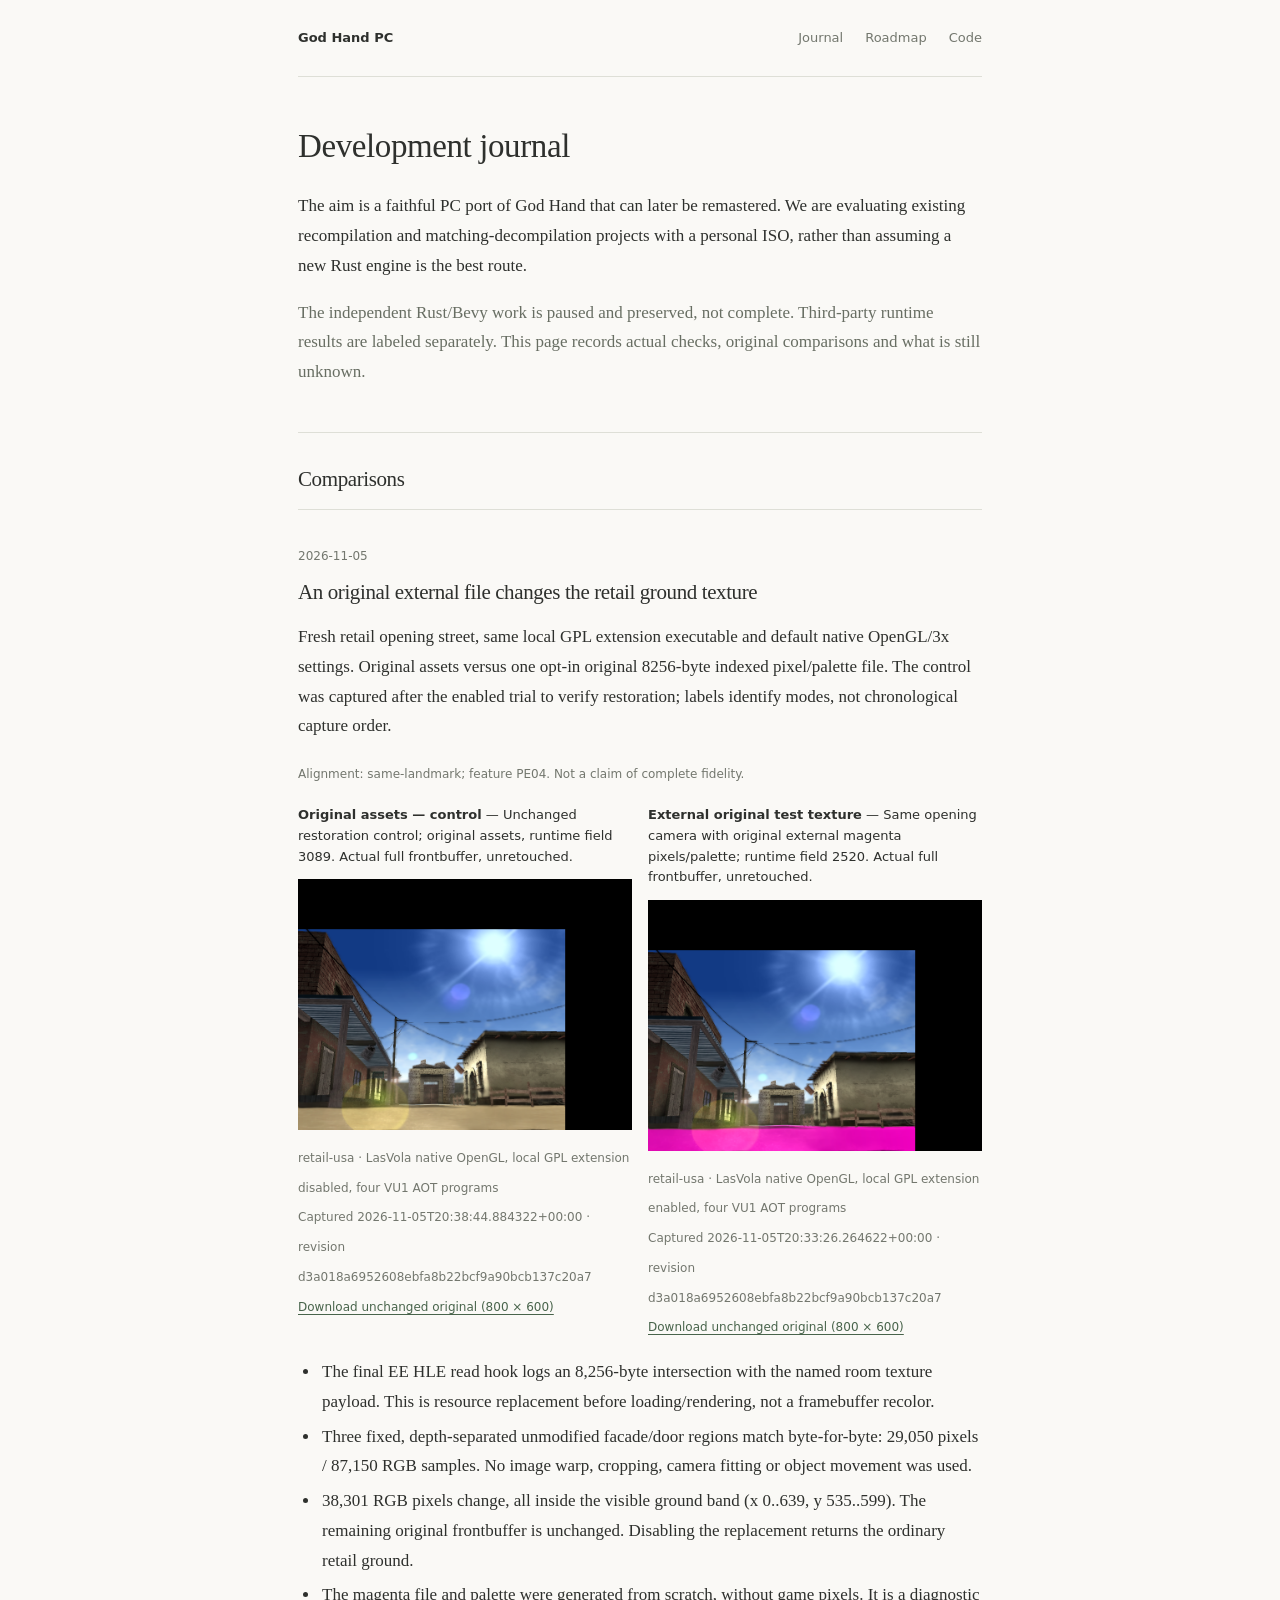
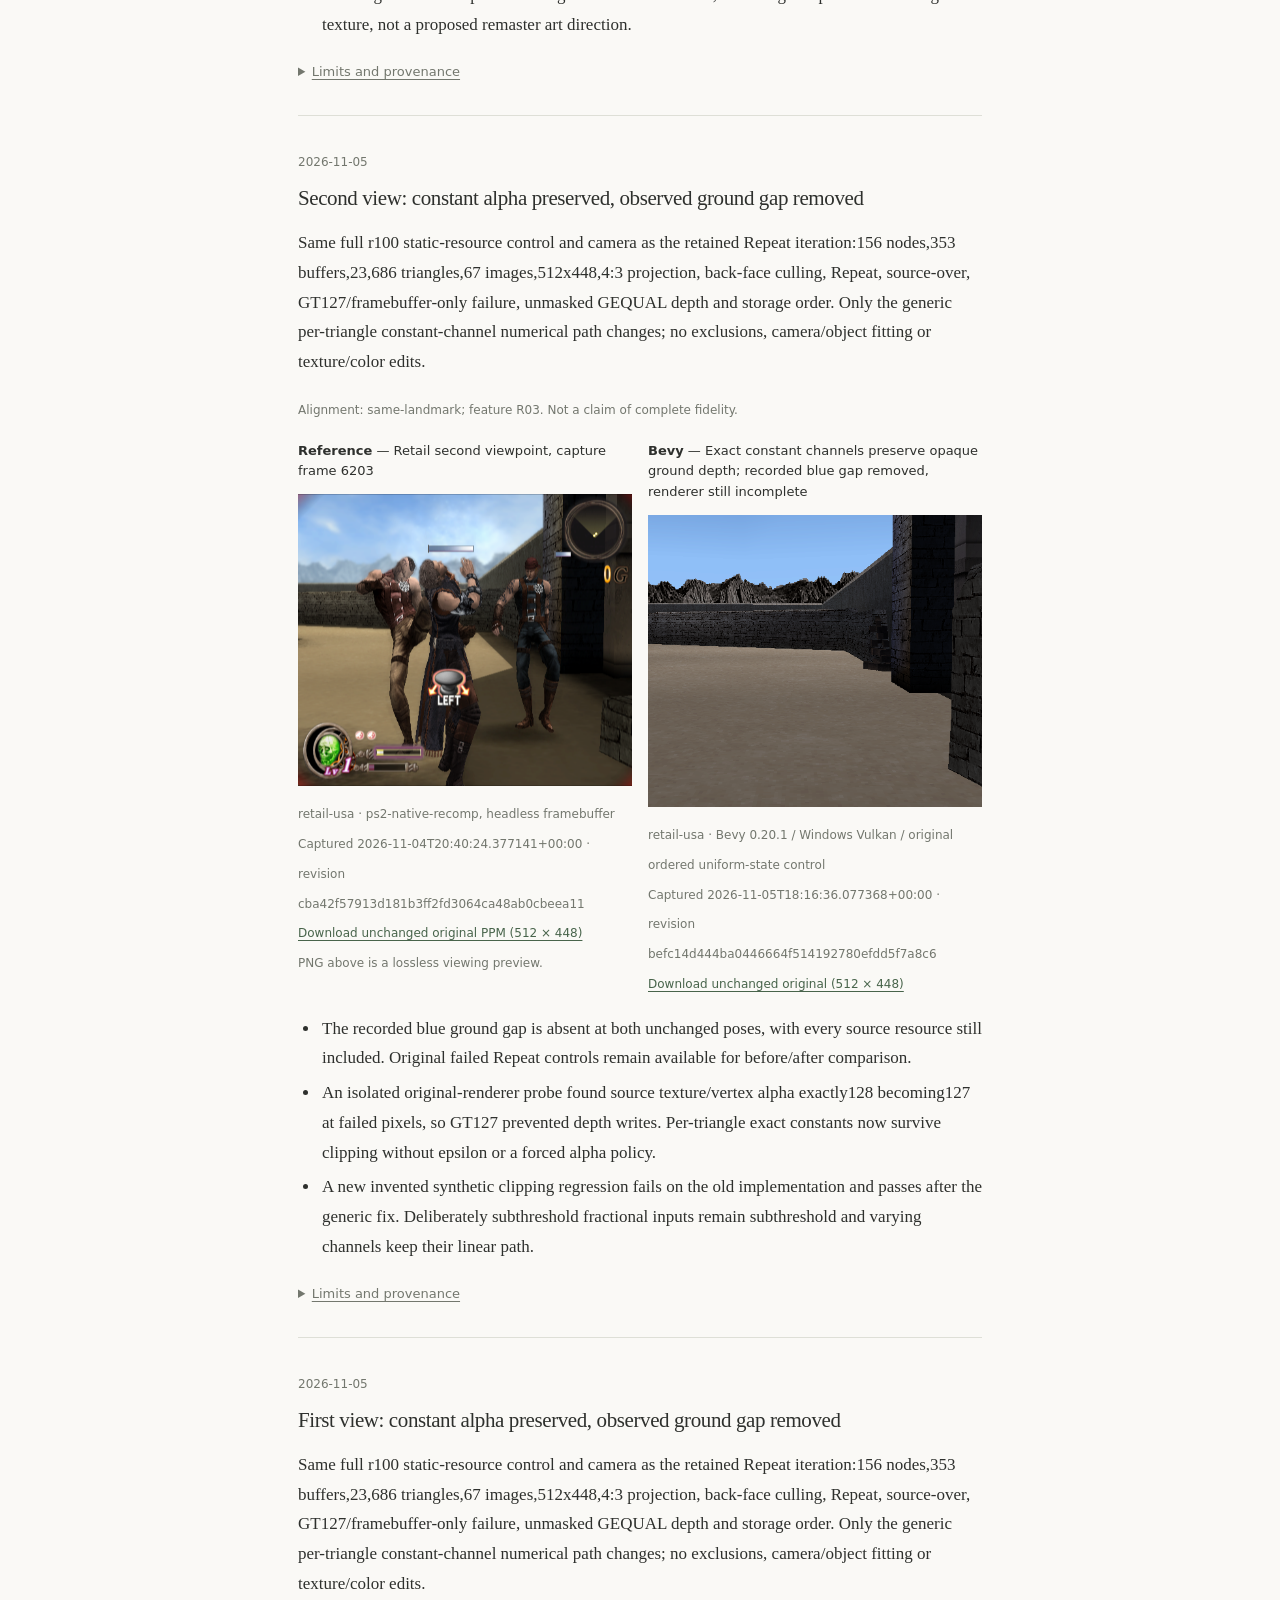
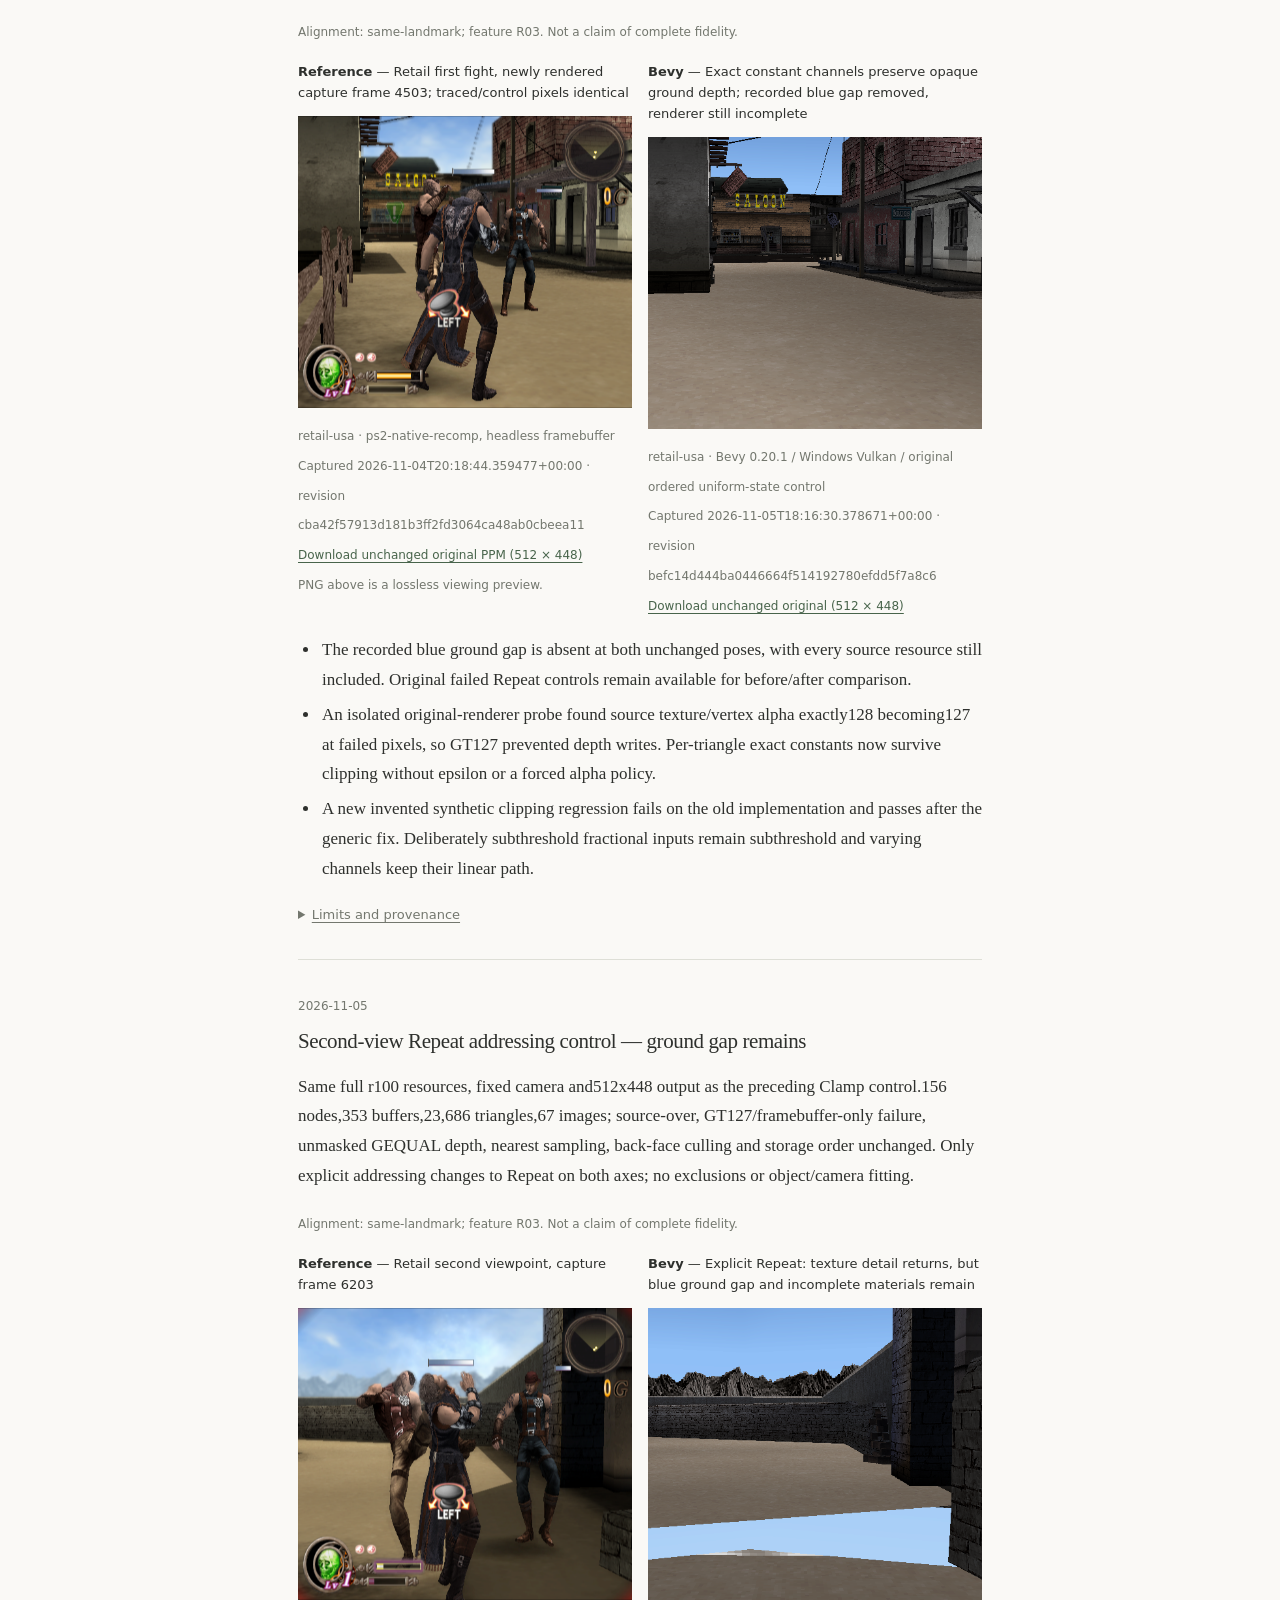
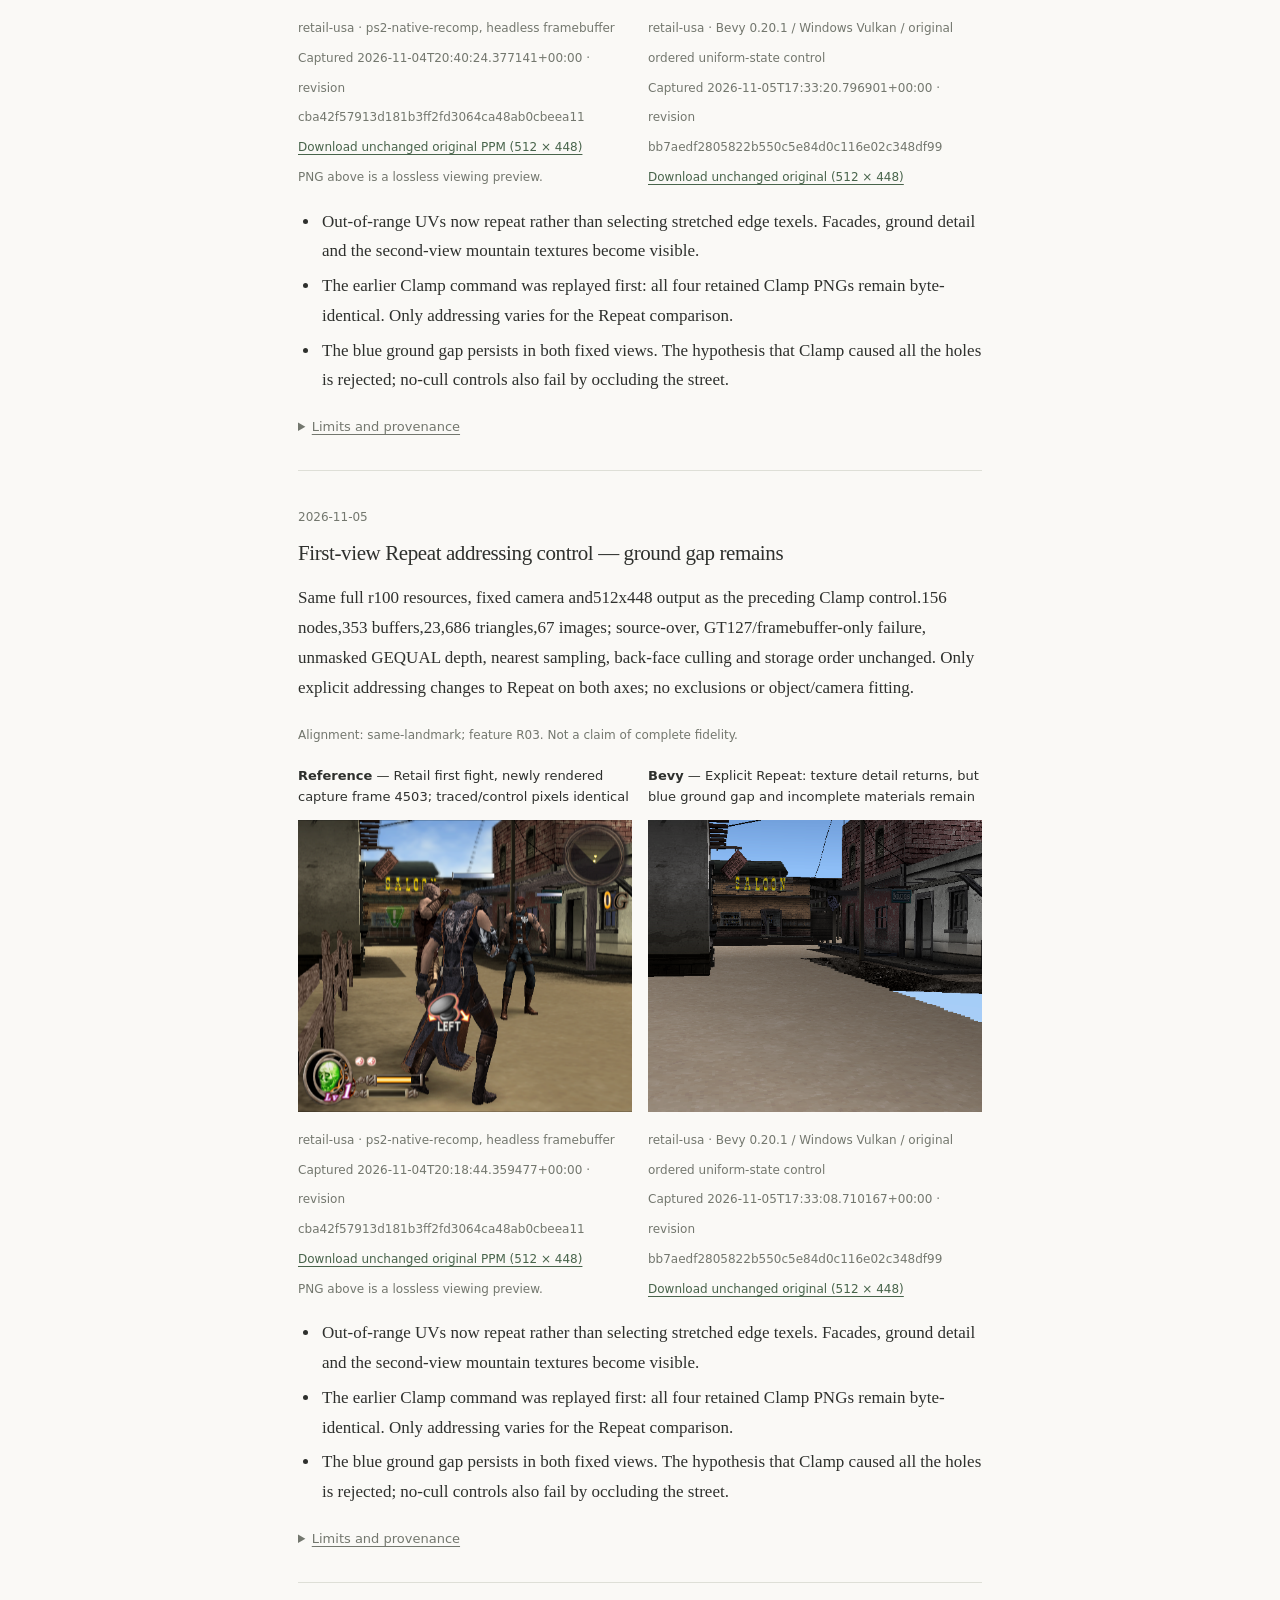
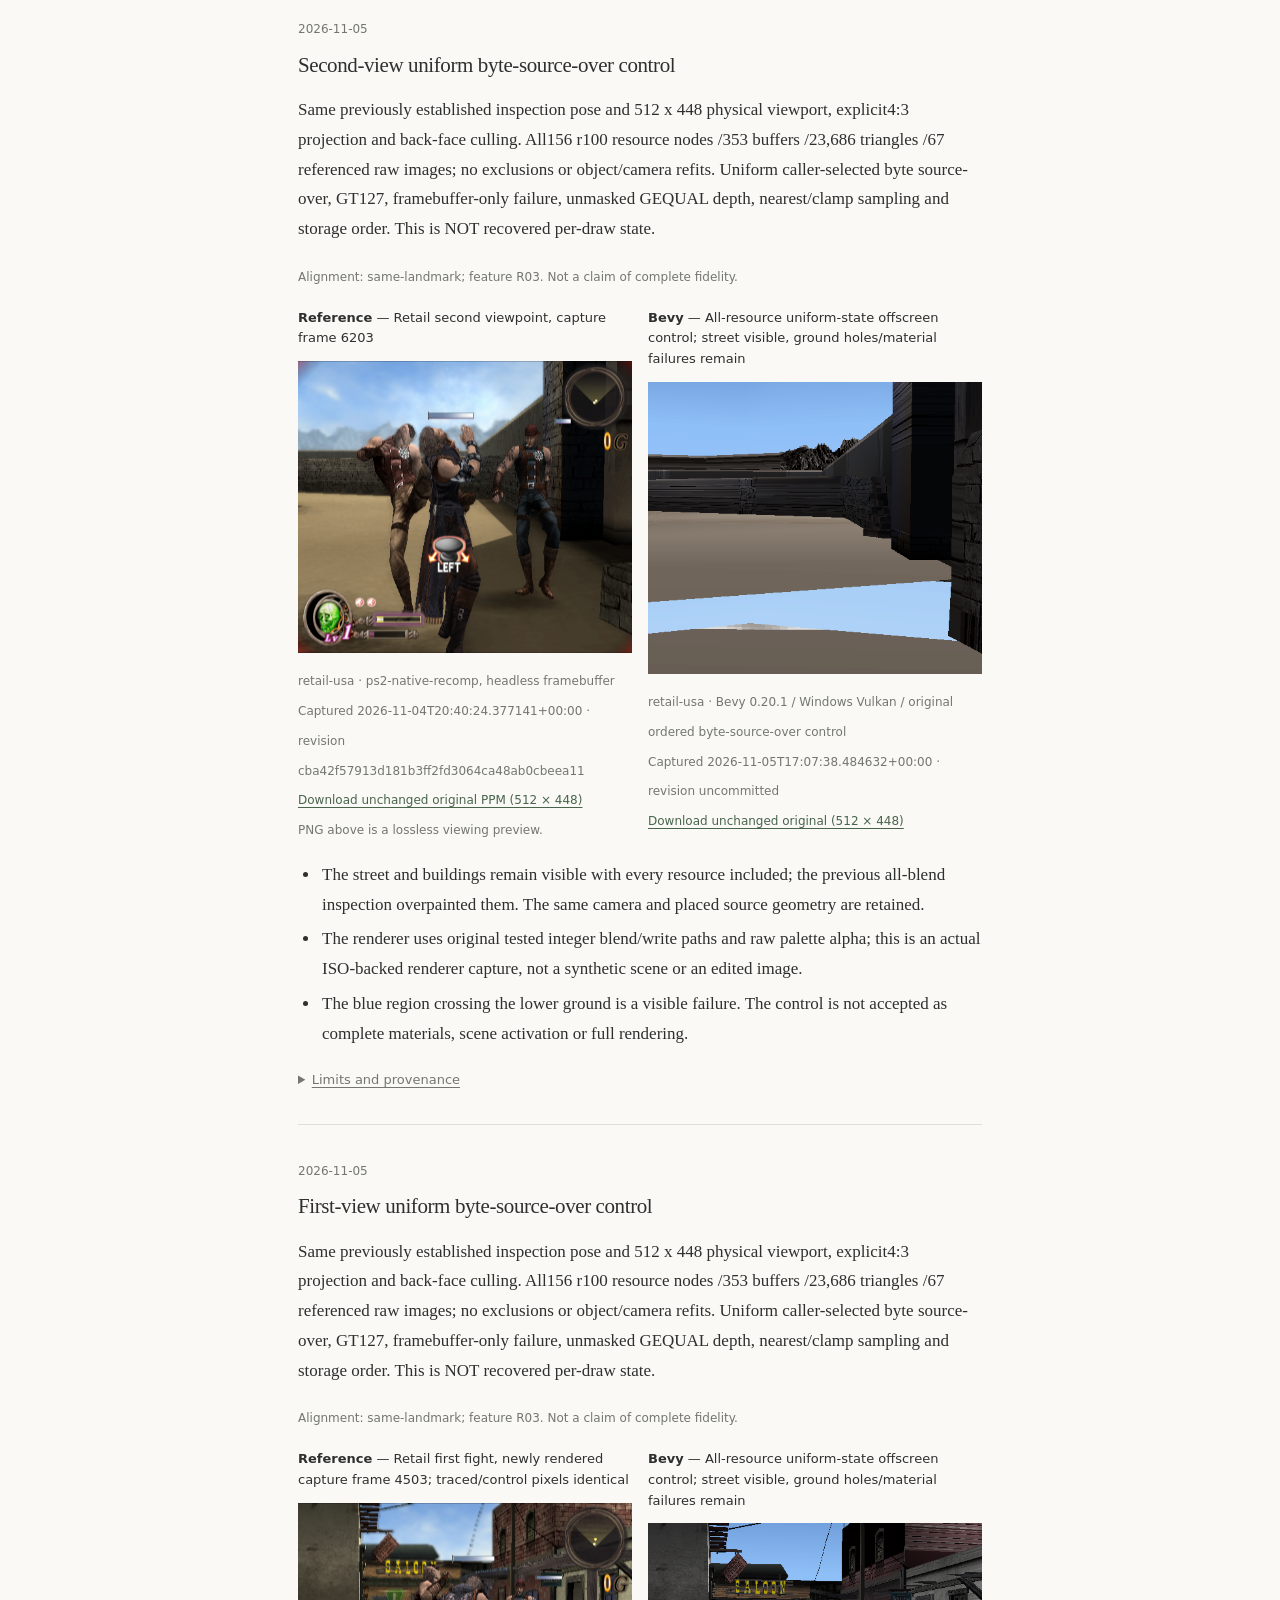
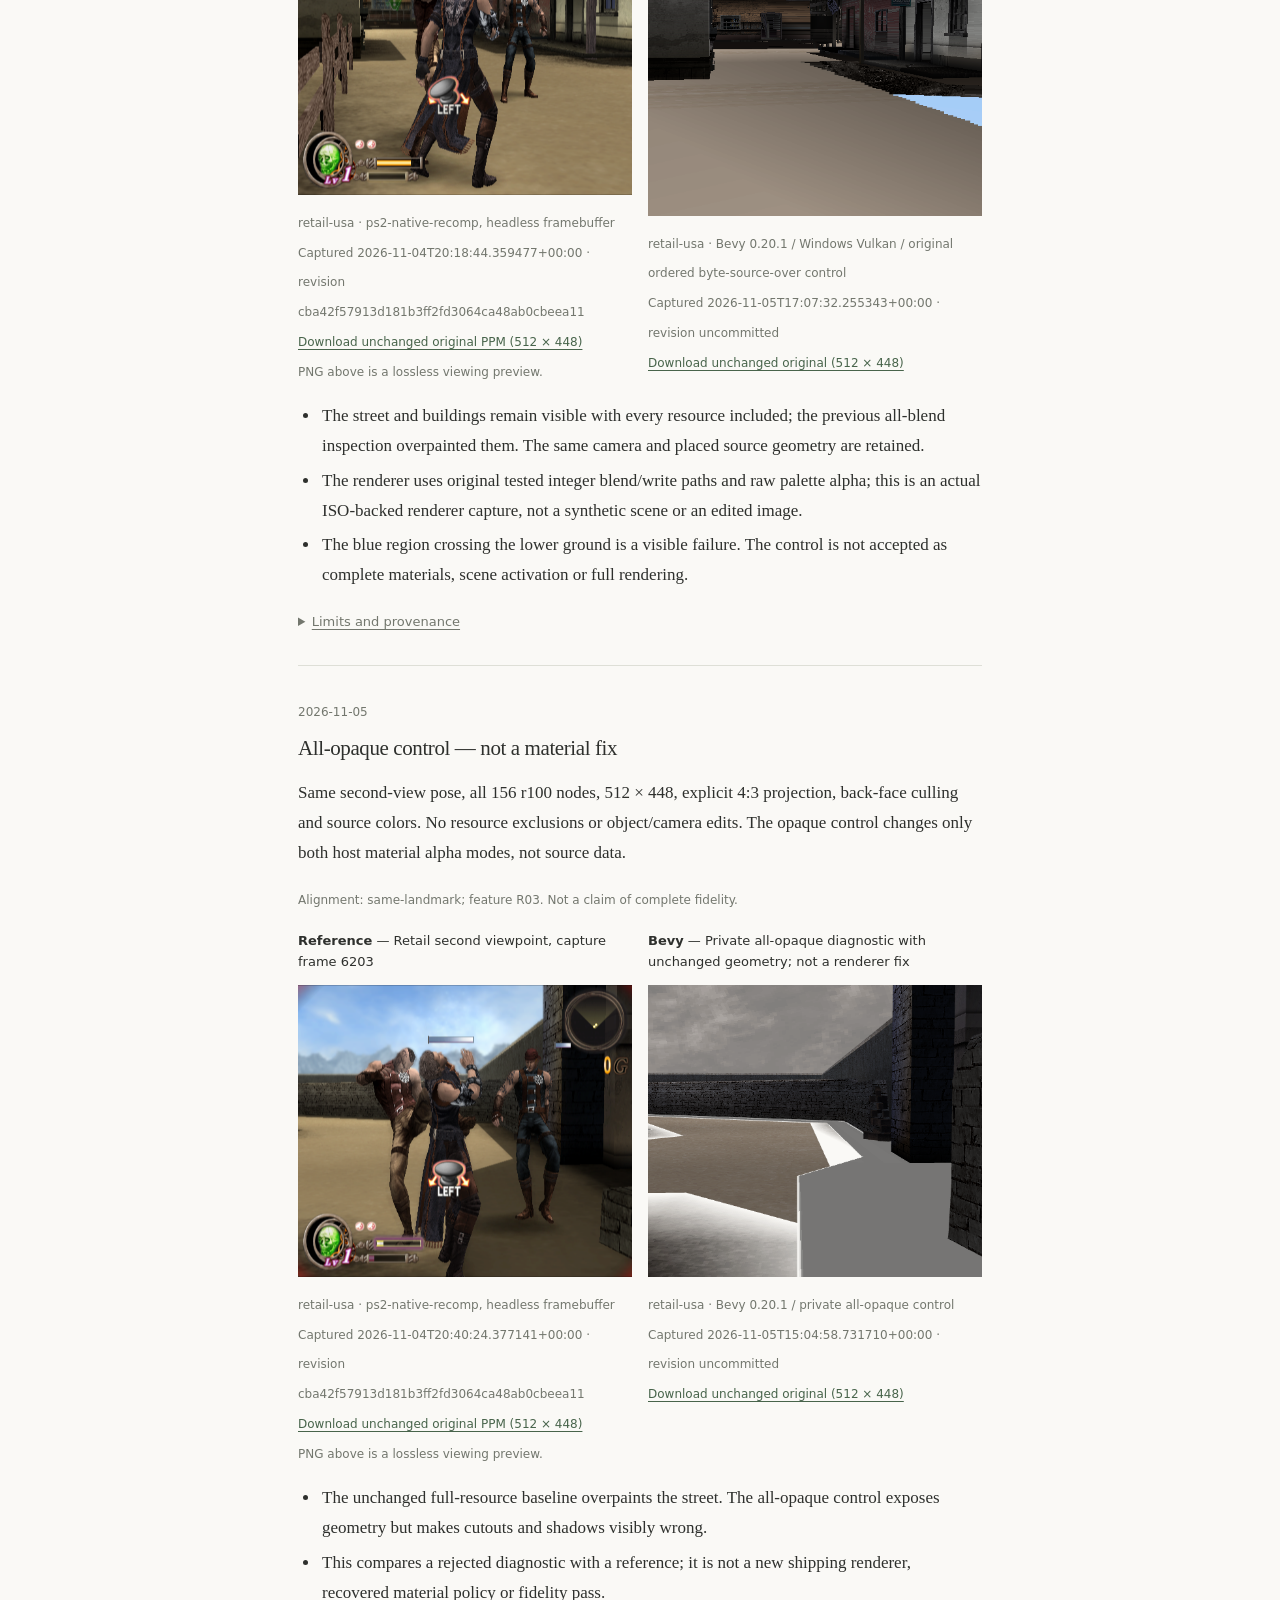
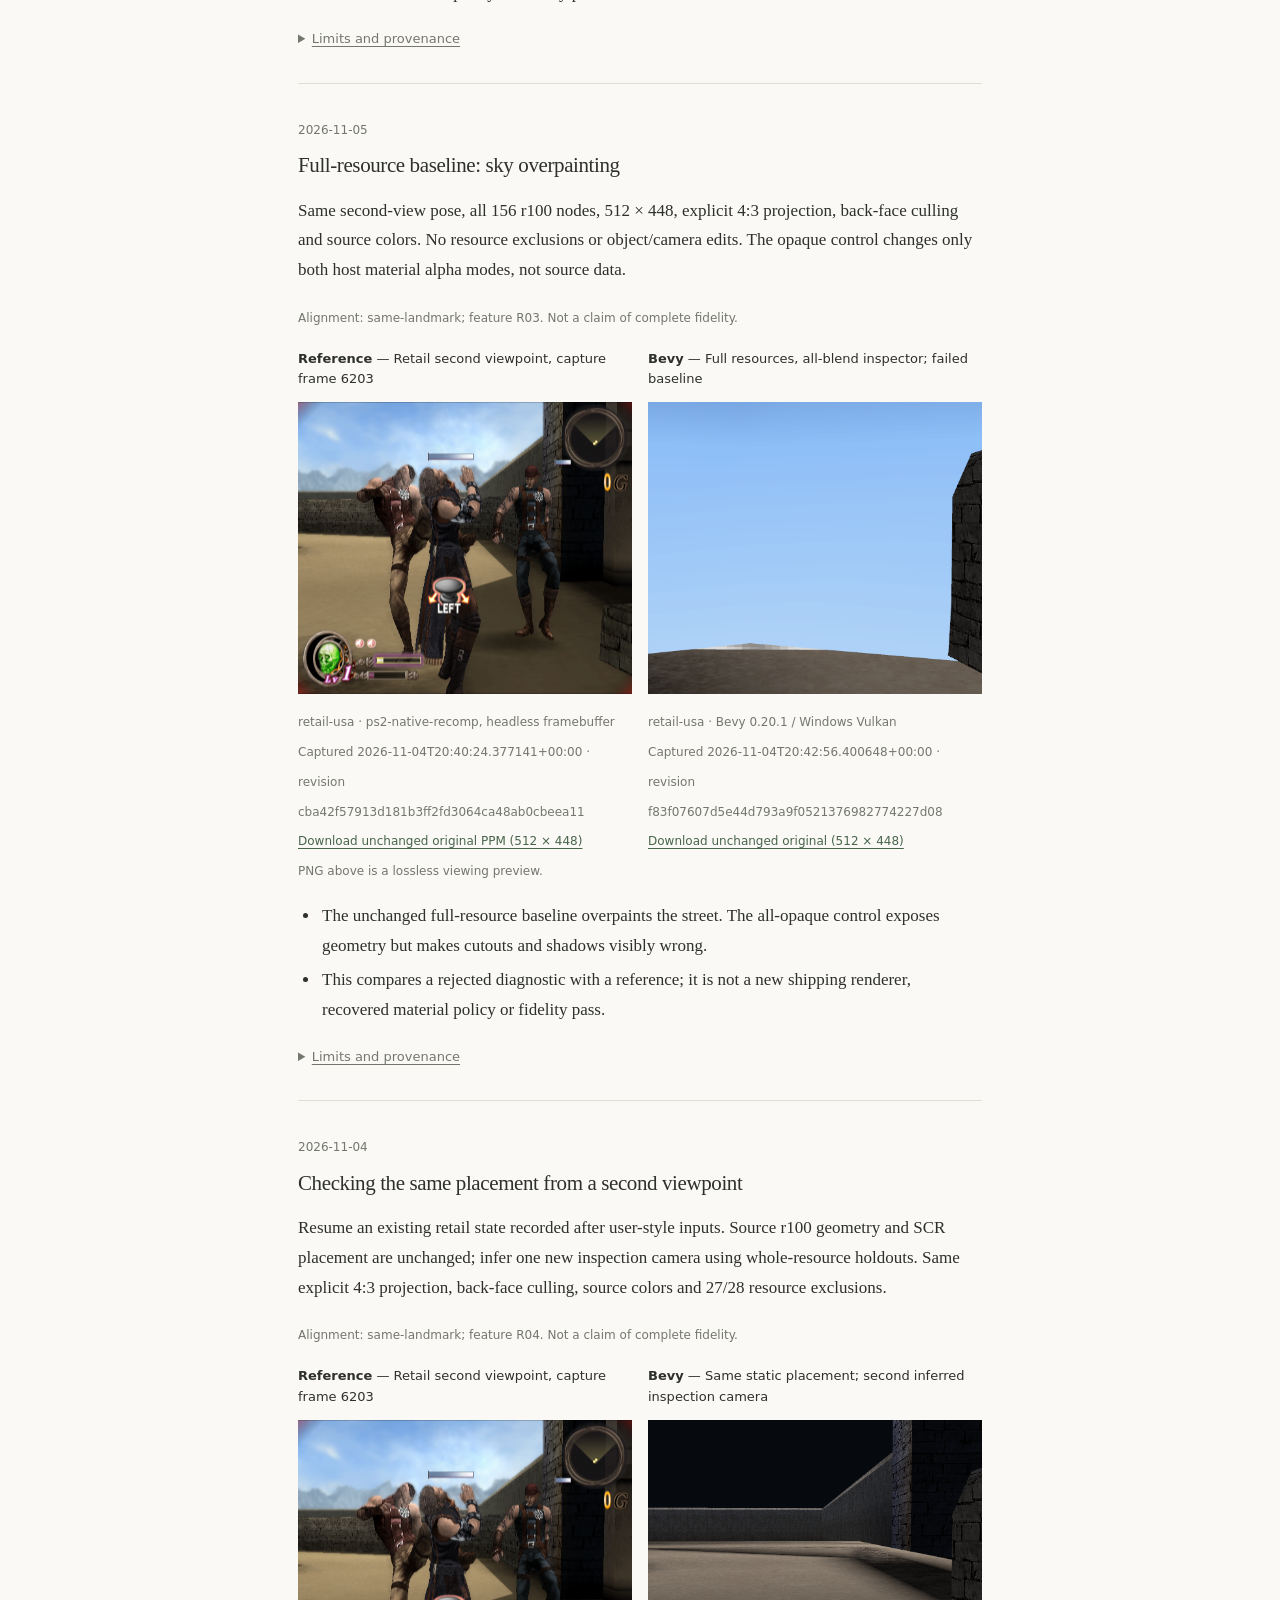
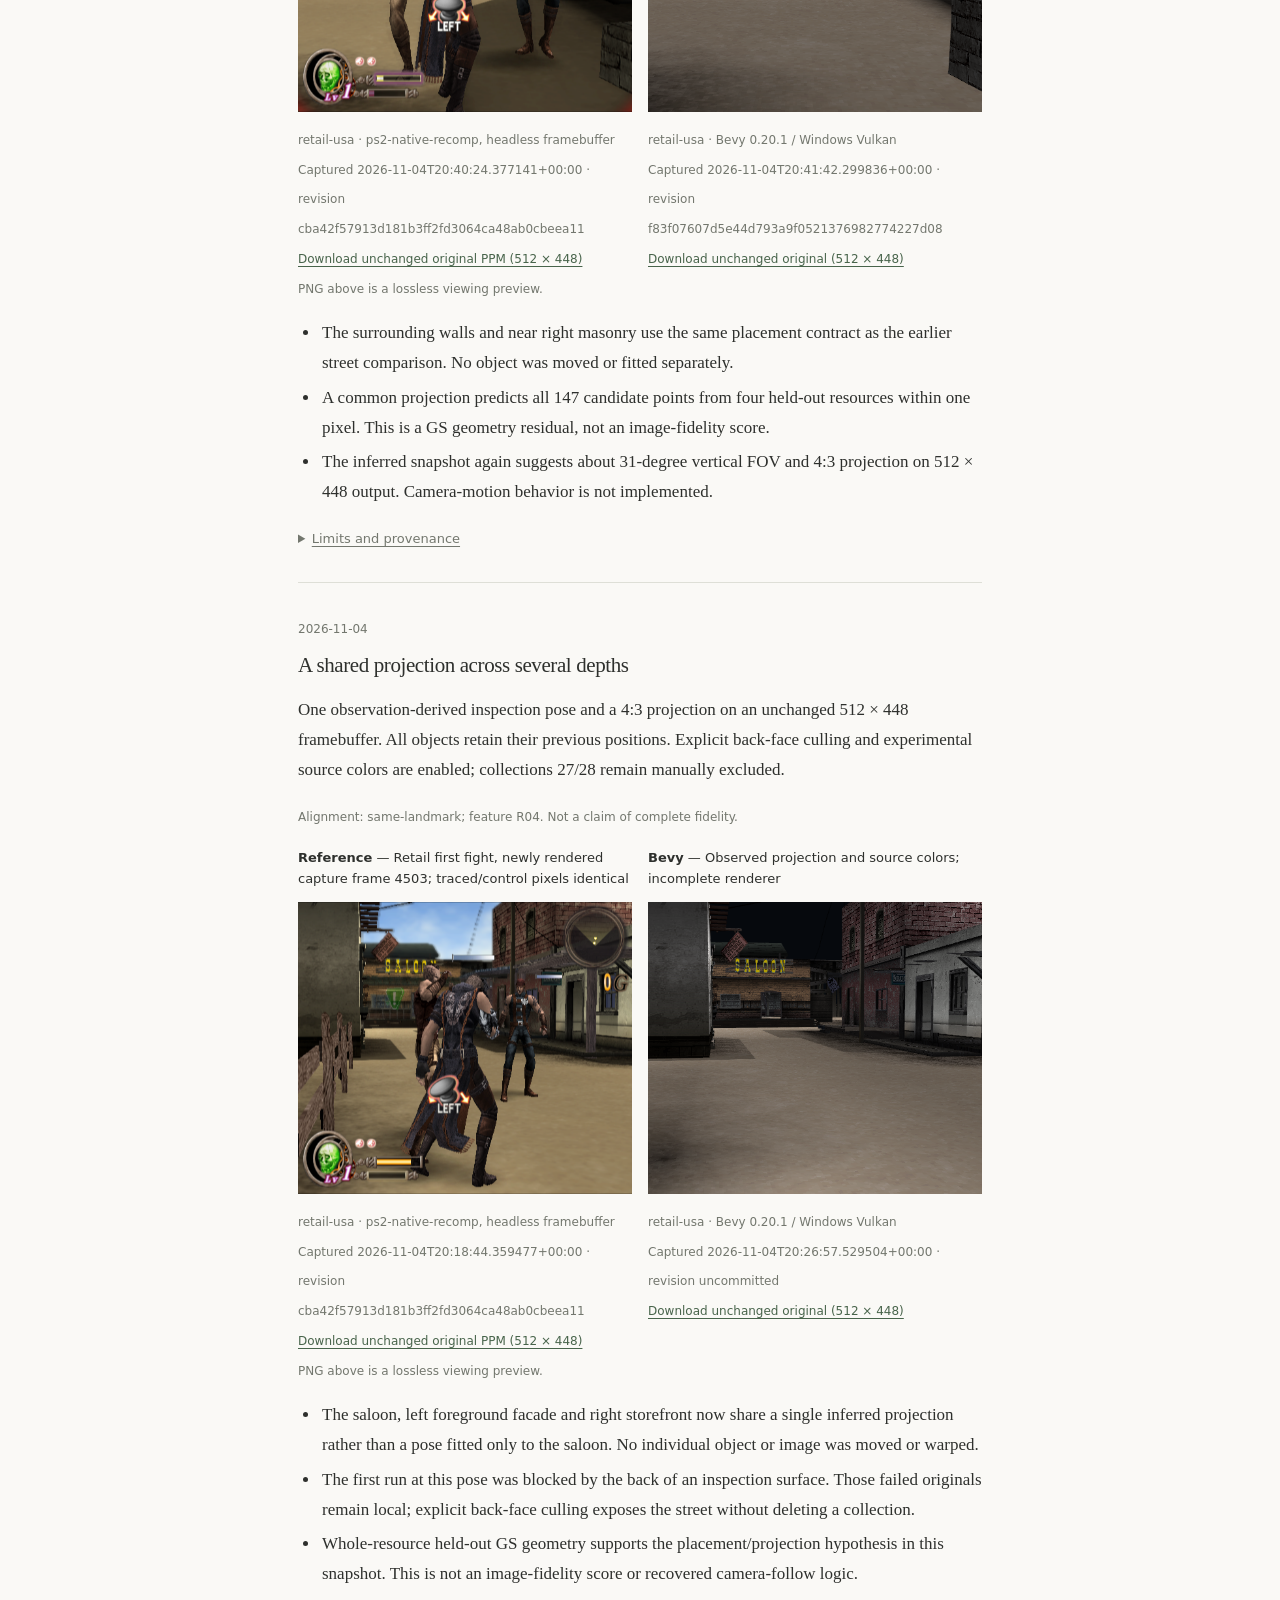
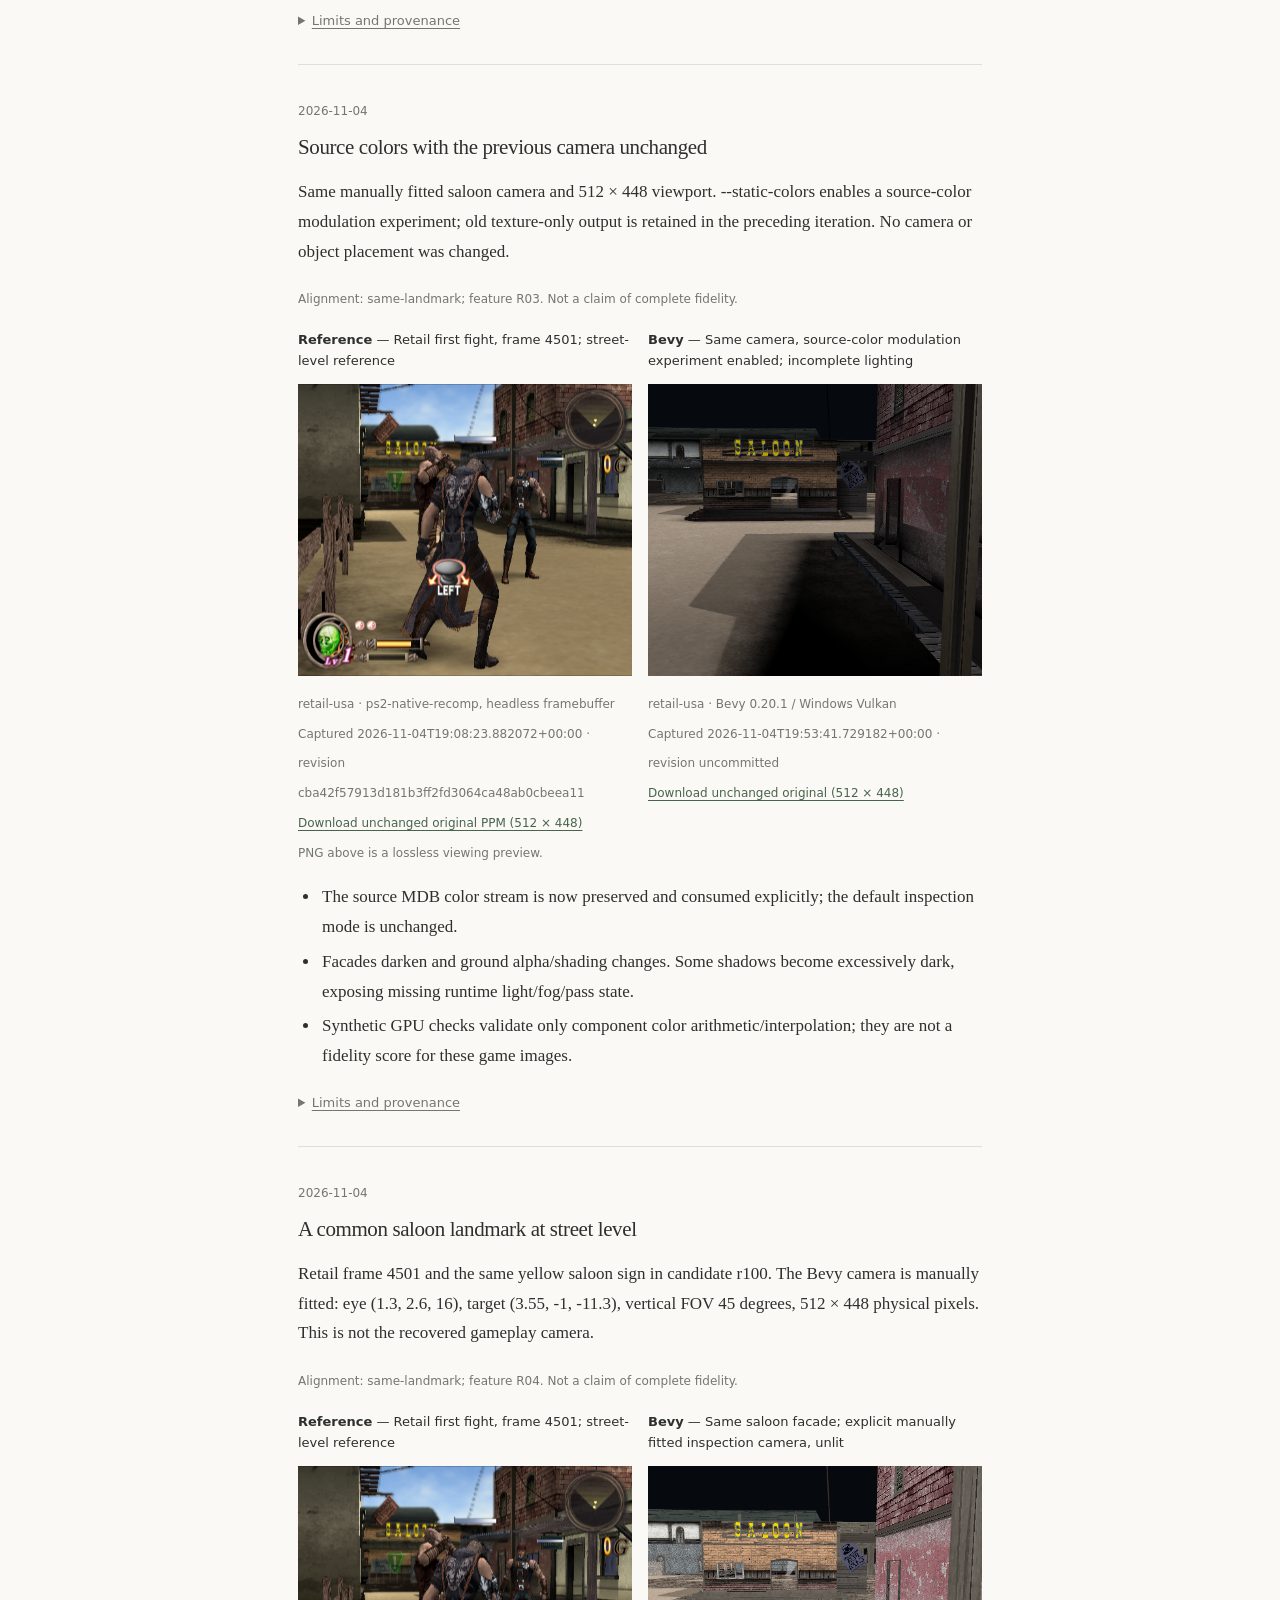
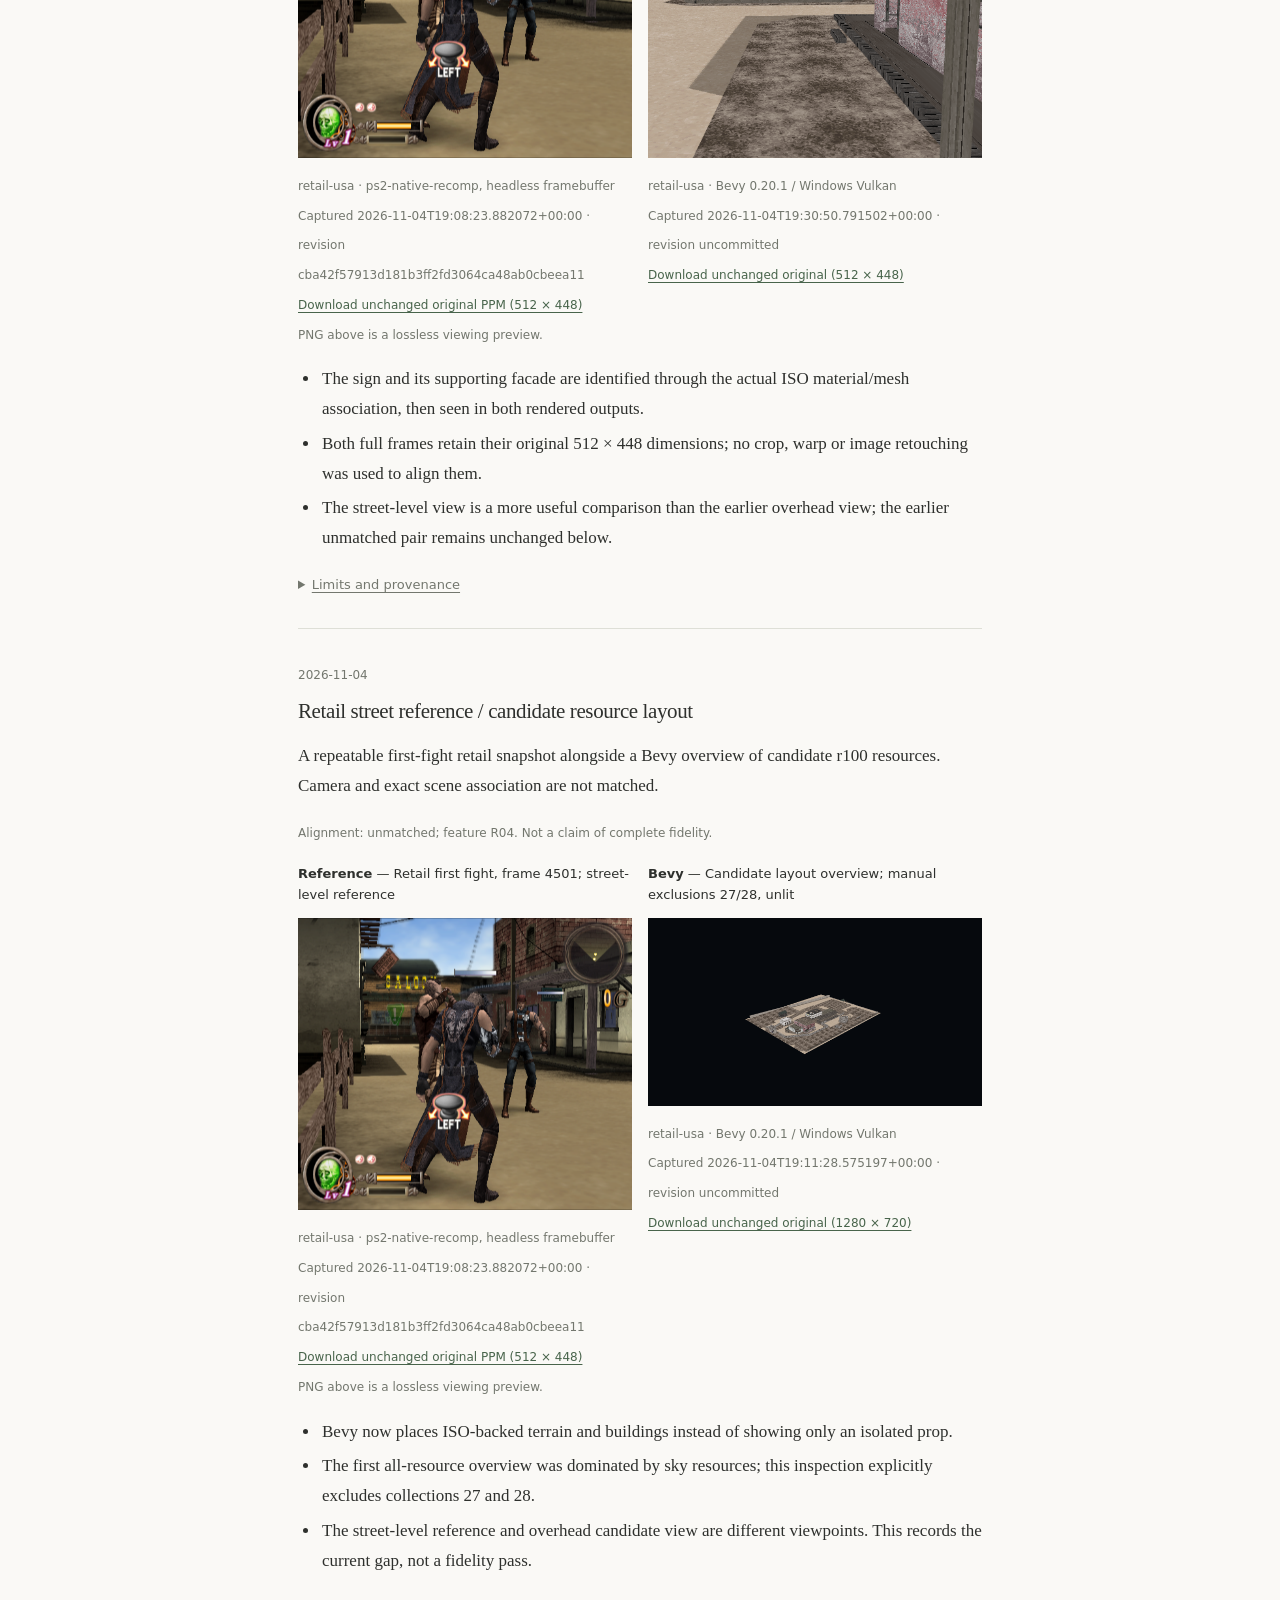
==== docs/dashboard/index.html @ 202c6e49 "Document supported Linux toolchain tests and matching-build attempt" ====
<!doctype html>
<html lang="en">
<head>
  <meta charset="utf-8">
  <meta name="viewport" content="width=device-width, initial-scale=1">
  <meta name="description" content="Factual development notes on a faithful God Hand PC port and remaster research.">
  <title>God Hand PC — development journal</title>
  <link rel="stylesheet" href="style.css">
</head>
<body>
<header>
  <a class="site-name" href="./">God Hand PC</a>
  <nav aria-label="Navigation"><a href="#journal">Journal</a><a href="https://github.com/YYoudi/god-hand-rs/blob/main/ROADMAP.md">Roadmap</a><a href="https://github.com/YYoudi/god-hand-rs">Code</a></nav>
</header>
<main>
  <section class="about">
    <h1>Development journal</h1>
    <p>The aim is a faithful PC port of God Hand that can later be remastered.
    We are evaluating existing recompilation and matching-decompilation projects
    with a personal ISO, rather than assuming a new Rust engine is the best route.</p>
    <p>The independent Rust/Bevy work is paused and preserved, not complete.
    Third-party runtime results are labeled separately. This page records actual
    checks, original comparisons and what is still unknown.</p>
  </section>
<section id="comparisons" aria-label="Reviewed renderer comparisons"><h2>Comparisons</h2><article id="comparison-2026-11-05-lasvola-external-texture">
<time datetime="2026-11-05">2026-11-05</time><h2>An original external file changes the retail ground texture</h2>
<p>Fresh retail opening street, same local GPL extension executable and default native OpenGL/3x settings. Original assets versus one opt-in original 8256-byte indexed pixel/palette file. The control was captured after the enabled trial to verify restoration; labels identify modes, not chronological capture order.</p><p><small>Alignment: same-landmark; feature PE04. Not a claim of complete fidelity.</small></p>
<div class="comparison"><figure><figcaption><strong>Original assets — control</strong> — Unchanged restoration control; original assets, runtime field 3089. Actual full frontbuffer, unretouched.</figcaption>
<a href="media/e080502ff878d0d13abcf39dc6c0359d1a1c0e4868b3209684211b6ad67062fe.png"><img src="media/e080502ff878d0d13abcf39dc6c0359d1a1c0e4868b3209684211b6ad67062fe.png" width="800" height="600" loading="lazy" alt="Original assets — control: Unchanged restoration control; original assets, runtime field 3089. Actual full frontbuffer, unretouched."></a>
<small>retail-usa · LasVola native OpenGL, local GPL extension disabled, four VU1 AOT programs<br>
Captured 2026-11-05T20:38:44.884322+00:00 · revision d3a018a6952608ebfa8b22bcf9a90bcb137c20a7<br>
<a href="media/e080502ff878d0d13abcf39dc6c0359d1a1c0e4868b3209684211b6ad67062fe.png" download>Download unchanged original (800 × 600)</a></small></figure><figure><figcaption><strong>External original test texture</strong> — Same opening camera with original external magenta pixels/palette; runtime field 2520. Actual full frontbuffer, unretouched.</figcaption>
<a href="media/7107cd89a0276f3b2e3d6d86c79afc231c6d85ff05842b8961bae488187fac6c.png"><img src="media/7107cd89a0276f3b2e3d6d86c79afc231c6d85ff05842b8961bae488187fac6c.png" width="800" height="600" loading="lazy" alt="External original test texture: Same opening camera with original external magenta pixels/palette; runtime field 2520. Actual full frontbuffer, unretouched."></a>
<small>retail-usa · LasVola native OpenGL, local GPL extension enabled, four VU1 AOT programs<br>
Captured 2026-11-05T20:33:26.264622+00:00 · revision d3a018a6952608ebfa8b22bcf9a90bcb137c20a7<br>
<a href="media/7107cd89a0276f3b2e3d6d86c79afc231c6d85ff05842b8961bae488187fac6c.png" download>Download unchanged original (800 × 600)</a></small></figure></div><ul><li>The final EE HLE read hook logs an 8,256-byte intersection with the named room texture payload. This is resource replacement before loading/rendering, not a framebuffer recolor.</li><li>Three fixed, depth-separated unmodified facade/door regions match byte-for-byte: 29,050 pixels / 87,150 RGB samples. No image warp, cropping, camera fitting or object movement was used.</li><li>38,301 RGB pixels change, all inside the visible ground band (x 0..639, y 535..599). The remaining original frontbuffer is unchanged. Disabling the replacement returns the ordinary retail ground.</li><li>The magenta file and palette were generated from scratch, without game pixels. It is a diagnostic texture, not a proposed remaster art direction.</li></ul>
<details><summary>Limits and provenance</summary><ul><li>Third-party LasVola/godhand-recomp GPL research fork, based on 14e956a1274332440273845fbab2c1f1e30c4a5a, local-only extension revision d3a018a. NOT the independent Rust/Bevy engine, physical hardware or PCSX2. The GPL source/binary and generated game code are not published in this MIT repository.</li><li>Same-size/same-format texture replacement only: no claim of HD asset replacement, full texture-pack support or general remaster fidelity. Four captured VU1 AOT programs are enabled; other programs can still fall back to interpretation.</li><li>Original 800x600 frontbuffer PNGs include the observed top/right black margins. Suspected DPI/viewport mismatch is not yet diagnosed; the images have not been cropped or corrected.</li><li>Global VSYNC fields differ (control 3089, enabled 2520). Frames were selected by unchanged static image correspondence, not by claiming that equal global fields imply equal camera state.</li><li>Startup/first fight, menu controls, attack/impact behavior, death/Continue and runtime snapshots have been observed. Actual gameplay memory-card save/load round trip, later stages, audible audio and physical keyboard/controller validation remain open.</li></ul>
<p>Game imagery belongs to its rights holders and is not covered by the project MIT license. Original file hashes are recorded in the public manifest.</p></details></article><article id="comparison-2026-11-05-constant-channels-second">
<time datetime="2026-11-05">2026-11-05</time><h2>Second view: constant alpha preserved, observed ground gap removed</h2>
<p>Same full r100 static-resource control and camera as the retained Repeat iteration:156 nodes,353 buffers,23,686 triangles,67 images,512x448,4:3 projection, back-face culling, Repeat, source-over, GT127/framebuffer-only failure, unmasked GEQUAL depth and storage order. Only the generic per-triangle constant-channel numerical path changes; no exclusions, camera/object fitting or texture/color edits.</p><p><small>Alignment: same-landmark; feature R03. Not a claim of complete fidelity.</small></p>
<div class="comparison"><figure><figcaption><strong>Reference</strong> — Retail second viewpoint, capture frame 6203</figcaption>
<a href="media/91c07de4b15b05b38f9cd1b1e455edd4c2cef7815aff7e28d10a0a7796e1f2af.png"><img src="media/91c07de4b15b05b38f9cd1b1e455edd4c2cef7815aff7e28d10a0a7796e1f2af.png" width="512" height="448" loading="lazy" alt="Reference: Retail second viewpoint, capture frame 6203"></a>
<small>retail-usa · ps2-native-recomp, headless framebuffer<br>
Captured 2026-11-04T20:40:24.377141+00:00 · revision cba42f57913d181b3ff2fd3064ca48ab0cbeea11<br>
<a href="media/6b4e4957d85122eb5166a6d4e068a5a685314522ad03492008de9e229fd2a83e.ppm" download>Download unchanged original PPM (512 × 448)</a><br>PNG above is a lossless viewing preview.</small></figure><figure><figcaption><strong>Bevy</strong> — Exact constant channels preserve opaque ground depth; recorded blue gap removed, renderer still incomplete</figcaption>
<a href="media/acda57e361027f2f86607f3b73ffe7952c0be3caa29f75daab5b659f48f11062.png"><img src="media/acda57e361027f2f86607f3b73ffe7952c0be3caa29f75daab5b659f48f11062.png" width="512" height="448" loading="lazy" alt="Bevy: Exact constant channels preserve opaque ground depth; recorded blue gap removed, renderer still incomplete"></a>
<small>retail-usa · Bevy 0.20.1 / Windows Vulkan / original ordered uniform-state control<br>
Captured 2026-11-05T18:16:36.077368+00:00 · revision befc14d444ba0446664f514192780efdd5f7a8c6<br>
<a href="media/acda57e361027f2f86607f3b73ffe7952c0be3caa29f75daab5b659f48f11062.png" download>Download unchanged original (512 × 448)</a></small></figure></div><ul><li>The recorded blue ground gap is absent at both unchanged poses, with every source resource still included. Original failed Repeat controls remain available for before/after comparison.</li><li>An isolated original-renderer probe found source texture/vertex alpha exactly128 becoming127 at failed pixels, so GT127 prevented depth writes. Per-triangle exact constants now survive clipping without epsilon or a forced alpha policy.</li><li>A new invented synthetic clipping regression fails on the old implementation and passes after the generic fix. Deliberately subthreshold fractional inputs remain subthreshold and varying channels keep their linear path.</li></ul>
<details><summary>Limits and provenance</summary><ul><li>This removes the observed gaps in these controls, not every possible ground/rendering defect or all scene-activation problems. The normal interactive inspector remains unchanged.</li><li>Uniform state/storage order, incomplete sky/shading/filtering and material/visibility coverage still differ from the reference. Original runtime RGBA is not present in the retained vertex trace.</li><li>Actors, HUD, camera motion, gameplay, general transforms and full GS color/interpolation precision remain absent/unverified. No overall image-fidelity score is claimed.</li><li>Reference is the third-party native backend, not hardware or PCSX2. Prototype is separate. Original512x448 renderer PNG and reference PPM are unchanged; reference PNG is a labeled lossless preview.</li></ul>
<p>Game imagery belongs to its rights holders and is not covered by the project MIT license. Original file hashes are recorded in the public manifest.</p></details></article><article id="comparison-2026-11-05-constant-channels-first">
<time datetime="2026-11-05">2026-11-05</time><h2>First view: constant alpha preserved, observed ground gap removed</h2>
<p>Same full r100 static-resource control and camera as the retained Repeat iteration:156 nodes,353 buffers,23,686 triangles,67 images,512x448,4:3 projection, back-face culling, Repeat, source-over, GT127/framebuffer-only failure, unmasked GEQUAL depth and storage order. Only the generic per-triangle constant-channel numerical path changes; no exclusions, camera/object fitting or texture/color edits.</p><p><small>Alignment: same-landmark; feature R03. Not a claim of complete fidelity.</small></p>
<div class="comparison"><figure><figcaption><strong>Reference</strong> — Retail first fight, newly rendered capture frame 4503; traced/control pixels identical</figcaption>
<a href="media/edace008cb069c5c1a80cb803c1bf71aab90a7740ad57ee2cb3f91d3941cc9f5.png"><img src="media/edace008cb069c5c1a80cb803c1bf71aab90a7740ad57ee2cb3f91d3941cc9f5.png" width="512" height="448" loading="lazy" alt="Reference: Retail first fight, newly rendered capture frame 4503; traced/control pixels identical"></a>
<small>retail-usa · ps2-native-recomp, headless framebuffer<br>
Captured 2026-11-04T20:18:44.359477+00:00 · revision cba42f57913d181b3ff2fd3064ca48ab0cbeea11<br>
<a href="media/033e25087ed4fe723f77b608804cb4af404c25c6e8671f4a743cbf18ad355dad.ppm" download>Download unchanged original PPM (512 × 448)</a><br>PNG above is a lossless viewing preview.</small></figure><figure><figcaption><strong>Bevy</strong> — Exact constant channels preserve opaque ground depth; recorded blue gap removed, renderer still incomplete</figcaption>
<a href="media/8660693e4cf764ca6886bc944aa7d9918cf1c82649ead6cdfa600004f24e429d.png"><img src="media/8660693e4cf764ca6886bc944aa7d9918cf1c82649ead6cdfa600004f24e429d.png" width="512" height="448" loading="lazy" alt="Bevy: Exact constant channels preserve opaque ground depth; recorded blue gap removed, renderer still incomplete"></a>
<small>retail-usa · Bevy 0.20.1 / Windows Vulkan / original ordered uniform-state control<br>
Captured 2026-11-05T18:16:30.378671+00:00 · revision befc14d444ba0446664f514192780efdd5f7a8c6<br>
<a href="media/8660693e4cf764ca6886bc944aa7d9918cf1c82649ead6cdfa600004f24e429d.png" download>Download unchanged original (512 × 448)</a></small></figure></div><ul><li>The recorded blue ground gap is absent at both unchanged poses, with every source resource still included. Original failed Repeat controls remain available for before/after comparison.</li><li>An isolated original-renderer probe found source texture/vertex alpha exactly128 becoming127 at failed pixels, so GT127 prevented depth writes. Per-triangle exact constants now survive clipping without epsilon or a forced alpha policy.</li><li>A new invented synthetic clipping regression fails on the old implementation and passes after the generic fix. Deliberately subthreshold fractional inputs remain subthreshold and varying channels keep their linear path.</li></ul>
<details><summary>Limits and provenance</summary><ul><li>This removes the observed gaps in these controls, not every possible ground/rendering defect or all scene-activation problems. The normal interactive inspector remains unchanged.</li><li>Uniform state/storage order, incomplete sky/shading/filtering and material/visibility coverage still differ from the reference. Original runtime RGBA is not present in the retained vertex trace.</li><li>Actors, HUD, camera motion, gameplay, general transforms and full GS color/interpolation precision remain absent/unverified. No overall image-fidelity score is claimed.</li><li>Reference is the third-party native backend, not hardware or PCSX2. Prototype is separate. Original512x448 renderer PNG and reference PPM are unchanged; reference PNG is a labeled lossless preview.</li></ul>
<p>Game imagery belongs to its rights holders and is not covered by the project MIT license. Original file hashes are recorded in the public manifest.</p></details></article><article id="comparison-2026-11-05-repeat-second">
<time datetime="2026-11-05">2026-11-05</time><h2>Second-view Repeat addressing control — ground gap remains</h2>
<p>Same full r100 resources, fixed camera and512x448 output as the preceding Clamp control.156 nodes,353 buffers,23,686 triangles,67 images; source-over, GT127/framebuffer-only failure, unmasked GEQUAL depth, nearest sampling, back-face culling and storage order unchanged. Only explicit addressing changes to Repeat on both axes; no exclusions or object/camera fitting.</p><p><small>Alignment: same-landmark; feature R03. Not a claim of complete fidelity.</small></p>
<div class="comparison"><figure><figcaption><strong>Reference</strong> — Retail second viewpoint, capture frame 6203</figcaption>
<a href="media/91c07de4b15b05b38f9cd1b1e455edd4c2cef7815aff7e28d10a0a7796e1f2af.png"><img src="media/91c07de4b15b05b38f9cd1b1e455edd4c2cef7815aff7e28d10a0a7796e1f2af.png" width="512" height="448" loading="lazy" alt="Reference: Retail second viewpoint, capture frame 6203"></a>
<small>retail-usa · ps2-native-recomp, headless framebuffer<br>
Captured 2026-11-04T20:40:24.377141+00:00 · revision cba42f57913d181b3ff2fd3064ca48ab0cbeea11<br>
<a href="media/6b4e4957d85122eb5166a6d4e068a5a685314522ad03492008de9e229fd2a83e.ppm" download>Download unchanged original PPM (512 × 448)</a><br>PNG above is a lossless viewing preview.</small></figure><figure><figcaption><strong>Bevy</strong> — Explicit Repeat: texture detail returns, but blue ground gap and incomplete materials remain</figcaption>
<a href="media/8f7e4953c9ceeb7f09ba0a4dbc7b8a8038aa6fb27692a95b97c673b63a74ebc8.png"><img src="media/8f7e4953c9ceeb7f09ba0a4dbc7b8a8038aa6fb27692a95b97c673b63a74ebc8.png" width="512" height="448" loading="lazy" alt="Bevy: Explicit Repeat: texture detail returns, but blue ground gap and incomplete materials remain"></a>
<small>retail-usa · Bevy 0.20.1 / Windows Vulkan / original ordered uniform-state control<br>
Captured 2026-11-05T17:33:20.796901+00:00 · revision bb7aedf2805822b550c5e84d0c116e02c348df99<br>
<a href="media/8f7e4953c9ceeb7f09ba0a4dbc7b8a8038aa6fb27692a95b97c673b63a74ebc8.png" download>Download unchanged original (512 × 448)</a></small></figure></div><ul><li>Out-of-range UVs now repeat rather than selecting stretched edge texels. Facades, ground detail and the second-view mountain textures become visible.</li><li>The earlier Clamp command was replayed first: all four retained Clamp PNGs remain byte-identical. Only addressing varies for the Repeat comparison.</li><li>The blue ground gap persists in both fixed views. The hypothesis that Clamp caused all the holes is rejected; no-cull controls also fail by occluding the street.</li></ul>
<details><summary>Limits and provenance</summary><ul><li>Repeat0/0 is observed on176/28 geometry-consistent candidate buffers, not every resource; counts overlap across views. UV matching is not texture identity or complete runtime mapping.</li><li>Uniform alpha/blend state and storage order are still explicit controls. Ground coverage, clipping-aware material assignment, activation and native pass ordering remain unresolved.</li><li>Nearest sampling, incomplete sky/shading, dark or aliased surfaces, missing actors/HUD and byte-input color precision differ from the reference. No gameplay, full-GS or camera-behavior claim.</li><li>Reference remains the third-party native backend, not hardware or PCSX2. Prototype is separate. Both source PNG and reference PPM are unchanged originals; the reference PNG is a labeled lossless preview.</li></ul>
<p>Game imagery belongs to its rights holders and is not covered by the project MIT license. Original file hashes are recorded in the public manifest.</p></details></article><article id="comparison-2026-11-05-repeat-first">
<time datetime="2026-11-05">2026-11-05</time><h2>First-view Repeat addressing control — ground gap remains</h2>
<p>Same full r100 resources, fixed camera and512x448 output as the preceding Clamp control.156 nodes,353 buffers,23,686 triangles,67 images; source-over, GT127/framebuffer-only failure, unmasked GEQUAL depth, nearest sampling, back-face culling and storage order unchanged. Only explicit addressing changes to Repeat on both axes; no exclusions or object/camera fitting.</p><p><small>Alignment: same-landmark; feature R03. Not a claim of complete fidelity.</small></p>
<div class="comparison"><figure><figcaption><strong>Reference</strong> — Retail first fight, newly rendered capture frame 4503; traced/control pixels identical</figcaption>
<a href="media/edace008cb069c5c1a80cb803c1bf71aab90a7740ad57ee2cb3f91d3941cc9f5.png"><img src="media/edace008cb069c5c1a80cb803c1bf71aab90a7740ad57ee2cb3f91d3941cc9f5.png" width="512" height="448" loading="lazy" alt="Reference: Retail first fight, newly rendered capture frame 4503; traced/control pixels identical"></a>
<small>retail-usa · ps2-native-recomp, headless framebuffer<br>
Captured 2026-11-04T20:18:44.359477+00:00 · revision cba42f57913d181b3ff2fd3064ca48ab0cbeea11<br>
<a href="media/033e25087ed4fe723f77b608804cb4af404c25c6e8671f4a743cbf18ad355dad.ppm" download>Download unchanged original PPM (512 × 448)</a><br>PNG above is a lossless viewing preview.</small></figure><figure><figcaption><strong>Bevy</strong> — Explicit Repeat: texture detail returns, but blue ground gap and incomplete materials remain</figcaption>
<a href="media/467b8596967c777e11a8a2cb3ef3edf55614ce50ad1c4fd43655cdd3435755a0.png"><img src="media/467b8596967c777e11a8a2cb3ef3edf55614ce50ad1c4fd43655cdd3435755a0.png" width="512" height="448" loading="lazy" alt="Bevy: Explicit Repeat: texture detail returns, but blue ground gap and incomplete materials remain"></a>
<small>retail-usa · Bevy 0.20.1 / Windows Vulkan / original ordered uniform-state control<br>
Captured 2026-11-05T17:33:08.710167+00:00 · revision bb7aedf2805822b550c5e84d0c116e02c348df99<br>
<a href="media/467b8596967c777e11a8a2cb3ef3edf55614ce50ad1c4fd43655cdd3435755a0.png" download>Download unchanged original (512 × 448)</a></small></figure></div><ul><li>Out-of-range UVs now repeat rather than selecting stretched edge texels. Facades, ground detail and the second-view mountain textures become visible.</li><li>The earlier Clamp command was replayed first: all four retained Clamp PNGs remain byte-identical. Only addressing varies for the Repeat comparison.</li><li>The blue ground gap persists in both fixed views. The hypothesis that Clamp caused all the holes is rejected; no-cull controls also fail by occluding the street.</li></ul>
<details><summary>Limits and provenance</summary><ul><li>Repeat0/0 is observed on176/28 geometry-consistent candidate buffers, not every resource; counts overlap across views. UV matching is not texture identity or complete runtime mapping.</li><li>Uniform alpha/blend state and storage order are still explicit controls. Ground coverage, clipping-aware material assignment, activation and native pass ordering remain unresolved.</li><li>Nearest sampling, incomplete sky/shading, dark or aliased surfaces, missing actors/HUD and byte-input color precision differ from the reference. No gameplay, full-GS or camera-behavior claim.</li><li>Reference remains the third-party native backend, not hardware or PCSX2. Prototype is separate. Both source PNG and reference PPM are unchanged originals; the reference PNG is a labeled lossless preview.</li></ul>
<p>Game imagery belongs to its rights holders and is not covered by the project MIT license. Original file hashes are recorded in the public manifest.</p></details></article><article id="comparison-2026-11-05-byte-source-over-second">
<time datetime="2026-11-05">2026-11-05</time><h2>Second-view uniform byte-source-over control</h2>
<p>Same previously established inspection pose and 512 x 448 physical viewport, explicit4:3 projection and back-face culling. All156 r100 resource nodes /353 buffers /23,686 triangles /67 referenced raw images; no exclusions or object/camera refits. Uniform caller-selected byte source-over, GT127, framebuffer-only failure, unmasked GEQUAL depth, nearest/clamp sampling and storage order. This is NOT recovered per-draw state.</p><p><small>Alignment: same-landmark; feature R03. Not a claim of complete fidelity.</small></p>
<div class="comparison"><figure><figcaption><strong>Reference</strong> — Retail second viewpoint, capture frame 6203</figcaption>
<a href="media/91c07de4b15b05b38f9cd1b1e455edd4c2cef7815aff7e28d10a0a7796e1f2af.png"><img src="media/91c07de4b15b05b38f9cd1b1e455edd4c2cef7815aff7e28d10a0a7796e1f2af.png" width="512" height="448" loading="lazy" alt="Reference: Retail second viewpoint, capture frame 6203"></a>
<small>retail-usa · ps2-native-recomp, headless framebuffer<br>
Captured 2026-11-04T20:40:24.377141+00:00 · revision cba42f57913d181b3ff2fd3064ca48ab0cbeea11<br>
<a href="media/6b4e4957d85122eb5166a6d4e068a5a685314522ad03492008de9e229fd2a83e.ppm" download>Download unchanged original PPM (512 × 448)</a><br>PNG above is a lossless viewing preview.</small></figure><figure><figcaption><strong>Bevy</strong> — All-resource uniform-state offscreen control; street visible, ground holes/material failures remain</figcaption>
<a href="media/f5cd907a90a07cf448e29163b78ff70991a6d9497ca723bce9fdf6f3bff01449.png"><img src="media/f5cd907a90a07cf448e29163b78ff70991a6d9497ca723bce9fdf6f3bff01449.png" width="512" height="448" loading="lazy" alt="Bevy: All-resource uniform-state offscreen control; street visible, ground holes/material failures remain"></a>
<small>retail-usa · Bevy 0.20.1 / Windows Vulkan / original ordered byte-source-over control<br>
Captured 2026-11-05T17:07:38.484632+00:00 · revision uncommitted<br>
<a href="media/f5cd907a90a07cf448e29163b78ff70991a6d9497ca723bce9fdf6f3bff01449.png" download>Download unchanged original (512 × 448)</a></small></figure></div><ul><li>The street and buildings remain visible with every resource included; the previous all-blend inspection overpainted them. The same camera and placed source geometry are retained.</li><li>The renderer uses original tested integer blend/write paths and raw palette alpha; this is an actual ISO-backed renderer capture, not a synthetic scene or an edited image.</li><li>The blue region crossing the lower ground is a visible failure. The control is not accepted as complete materials, scene activation or full rendering.</li></ul>
<details><summary>Limits and provenance</summary><ul><li>The state is uniform and caller-selected. Only a subset of geometry-consistent UV candidates supports this blend equation; material identity, runtime order and complete assignment are not established.</li><li>Ground holes, missing sky detail, dark/stretched or aliased surfaces and incomplete shading remain. Both Keep and framebuffer-only control failures are retained privately; neither is a shipping material policy.</li><li>Raw byte-input blending does not verify wider GS source intermediates, full filtering/fog/alpha/pass precision or general transforms. Nearest/clamp and storage ordering are explicit diagnostic limits.</li><li>Actors, HUD, collisions, camera behavior and gameplay are absent. Reference is the third-party native backend, not hardware or PCSX2; prototype is separate.</li><li>Original512x448 PNG and reference PPM remain unchanged; the reference PNG is a labeled lossless preview. No cropping, refitting or per-object fitting.</li></ul>
<p>Game imagery belongs to its rights holders and is not covered by the project MIT license. Original file hashes are recorded in the public manifest.</p></details></article><article id="comparison-2026-11-05-byte-source-over-first">
<time datetime="2026-11-05">2026-11-05</time><h2>First-view uniform byte-source-over control</h2>
<p>Same previously established inspection pose and 512 x 448 physical viewport, explicit4:3 projection and back-face culling. All156 r100 resource nodes /353 buffers /23,686 triangles /67 referenced raw images; no exclusions or object/camera refits. Uniform caller-selected byte source-over, GT127, framebuffer-only failure, unmasked GEQUAL depth, nearest/clamp sampling and storage order. This is NOT recovered per-draw state.</p><p><small>Alignment: same-landmark; feature R03. Not a claim of complete fidelity.</small></p>
<div class="comparison"><figure><figcaption><strong>Reference</strong> — Retail first fight, newly rendered capture frame 4503; traced/control pixels identical</figcaption>
<a href="media/edace008cb069c5c1a80cb803c1bf71aab90a7740ad57ee2cb3f91d3941cc9f5.png"><img src="media/edace008cb069c5c1a80cb803c1bf71aab90a7740ad57ee2cb3f91d3941cc9f5.png" width="512" height="448" loading="lazy" alt="Reference: Retail first fight, newly rendered capture frame 4503; traced/control pixels identical"></a>
<small>retail-usa · ps2-native-recomp, headless framebuffer<br>
Captured 2026-11-04T20:18:44.359477+00:00 · revision cba42f57913d181b3ff2fd3064ca48ab0cbeea11<br>
<a href="media/033e25087ed4fe723f77b608804cb4af404c25c6e8671f4a743cbf18ad355dad.ppm" download>Download unchanged original PPM (512 × 448)</a><br>PNG above is a lossless viewing preview.</small></figure><figure><figcaption><strong>Bevy</strong> — All-resource uniform-state offscreen control; street visible, ground holes/material failures remain</figcaption>
<a href="media/b46740c4f8440a7c24823d583f039c2f5b76d2a97a707ffd3e2f4a86683bfd71.png"><img src="media/b46740c4f8440a7c24823d583f039c2f5b76d2a97a707ffd3e2f4a86683bfd71.png" width="512" height="448" loading="lazy" alt="Bevy: All-resource uniform-state offscreen control; street visible, ground holes/material failures remain"></a>
<small>retail-usa · Bevy 0.20.1 / Windows Vulkan / original ordered byte-source-over control<br>
Captured 2026-11-05T17:07:32.255343+00:00 · revision uncommitted<br>
<a href="media/b46740c4f8440a7c24823d583f039c2f5b76d2a97a707ffd3e2f4a86683bfd71.png" download>Download unchanged original (512 × 448)</a></small></figure></div><ul><li>The street and buildings remain visible with every resource included; the previous all-blend inspection overpainted them. The same camera and placed source geometry are retained.</li><li>The renderer uses original tested integer blend/write paths and raw palette alpha; this is an actual ISO-backed renderer capture, not a synthetic scene or an edited image.</li><li>The blue region crossing the lower ground is a visible failure. The control is not accepted as complete materials, scene activation or full rendering.</li></ul>
<details><summary>Limits and provenance</summary><ul><li>The state is uniform and caller-selected. Only a subset of geometry-consistent UV candidates supports this blend equation; material identity, runtime order and complete assignment are not established.</li><li>Ground holes, missing sky detail, dark/stretched or aliased surfaces and incomplete shading remain. Both Keep and framebuffer-only control failures are retained privately; neither is a shipping material policy.</li><li>Raw byte-input blending does not verify wider GS source intermediates, full filtering/fog/alpha/pass precision or general transforms. Nearest/clamp and storage ordering are explicit diagnostic limits.</li><li>Actors, HUD, collisions, camera behavior and gameplay are absent. Reference is the third-party native backend, not hardware or PCSX2; prototype is separate.</li><li>Original512x448 PNG and reference PPM remain unchanged; the reference PNG is a labeled lossless preview. No cropping, refitting or per-object fitting.</li></ul>
<p>Game imagery belongs to its rights holders and is not covered by the project MIT license. Original file hashes are recorded in the public manifest.</p></details></article><article id="comparison-2026-11-05-depth-control-opaque">
<time datetime="2026-11-05">2026-11-05</time><h2>All-opaque control — not a material fix</h2>
<p>Same second-view pose, all 156 r100 nodes, 512 × 448, explicit 4:3 projection, back-face culling and source colors. No resource exclusions or object/camera edits. The opaque control changes only both host material alpha modes, not source data.</p><p><small>Alignment: same-landmark; feature R03. Not a claim of complete fidelity.</small></p>
<div class="comparison"><figure><figcaption><strong>Reference</strong> — Retail second viewpoint, capture frame 6203</figcaption>
<a href="media/91c07de4b15b05b38f9cd1b1e455edd4c2cef7815aff7e28d10a0a7796e1f2af.png"><img src="media/91c07de4b15b05b38f9cd1b1e455edd4c2cef7815aff7e28d10a0a7796e1f2af.png" width="512" height="448" loading="lazy" alt="Reference: Retail second viewpoint, capture frame 6203"></a>
<small>retail-usa · ps2-native-recomp, headless framebuffer<br>
Captured 2026-11-04T20:40:24.377141+00:00 · revision cba42f57913d181b3ff2fd3064ca48ab0cbeea11<br>
<a href="media/6b4e4957d85122eb5166a6d4e068a5a685314522ad03492008de9e229fd2a83e.ppm" download>Download unchanged original PPM (512 × 448)</a><br>PNG above is a lossless viewing preview.</small></figure><figure><figcaption><strong>Bevy</strong> — Private all-opaque diagnostic with unchanged geometry; not a renderer fix</figcaption>
<a href="media/df212a5edd13285e5941c603dc0aecd51d025fc3383fc4691ec6af5af5b6d75f.png"><img src="media/df212a5edd13285e5941c603dc0aecd51d025fc3383fc4691ec6af5af5b6d75f.png" width="512" height="448" loading="lazy" alt="Bevy: Private all-opaque diagnostic with unchanged geometry; not a renderer fix"></a>
<small>retail-usa · Bevy 0.20.1 / private all-opaque control<br>
Captured 2026-11-05T15:04:58.731710+00:00 · revision uncommitted<br>
<a href="media/df212a5edd13285e5941c603dc0aecd51d025fc3383fc4691ec6af5af5b6d75f.png" download>Download unchanged original (512 × 448)</a></small></figure></div><ul><li>The unchanged full-resource baseline overpaints the street. The all-opaque control exposes geometry but makes cutouts and shadows visibly wrong.</li><li>This compares a rejected diagnostic with a reference; it is not a new shipping renderer, recovered material policy or fidelity pass.</li></ul>
<details><summary>Limits and provenance</summary><ul><li>Reference is the existing original frame6203 from the unmodified native backend; its passive draw labels were6202. This is not console footage.</li><li>The control is our own private app-source copy with only AlphaMode::Blend changed to Opaque in the two material choices. Source/binary receipts remain private. Its code revision is honestly uncommitted.</li><li>The public CPU alpha-stage model is not connected to the GPU. Correct per-fragment write masks, ordering, byte-domain blending, sky activation, actors/HUD and general rendering remain incomplete.</li><li>The original RGBA control PNG retains fractional/zero alpha. Browser compositing may show pale or white regions where an opaque window looked dark. This is another control artifact, not an edited capture.</li></ul>
<p>Game imagery belongs to its rights holders and is not covered by the project MIT license. Original file hashes are recorded in the public manifest.</p></details></article><article id="comparison-2026-11-05-depth-control-baseline">
<time datetime="2026-11-05">2026-11-05</time><h2>Full-resource baseline: sky overpainting</h2>
<p>Same second-view pose, all 156 r100 nodes, 512 × 448, explicit 4:3 projection, back-face culling and source colors. No resource exclusions or object/camera edits. The opaque control changes only both host material alpha modes, not source data.</p><p><small>Alignment: same-landmark; feature R03. Not a claim of complete fidelity.</small></p>
<div class="comparison"><figure><figcaption><strong>Reference</strong> — Retail second viewpoint, capture frame 6203</figcaption>
<a href="media/91c07de4b15b05b38f9cd1b1e455edd4c2cef7815aff7e28d10a0a7796e1f2af.png"><img src="media/91c07de4b15b05b38f9cd1b1e455edd4c2cef7815aff7e28d10a0a7796e1f2af.png" width="512" height="448" loading="lazy" alt="Reference: Retail second viewpoint, capture frame 6203"></a>
<small>retail-usa · ps2-native-recomp, headless framebuffer<br>
Captured 2026-11-04T20:40:24.377141+00:00 · revision cba42f57913d181b3ff2fd3064ca48ab0cbeea11<br>
<a href="media/6b4e4957d85122eb5166a6d4e068a5a685314522ad03492008de9e229fd2a83e.ppm" download>Download unchanged original PPM (512 × 448)</a><br>PNG above is a lossless viewing preview.</small></figure><figure><figcaption><strong>Bevy</strong> — Full resources, all-blend inspector; failed baseline</figcaption>
<a href="media/d14c9554c493b040c7c76454da8e7358ccf80a2c83f4af2efbe8160333378e39.png"><img src="media/d14c9554c493b040c7c76454da8e7358ccf80a2c83f4af2efbe8160333378e39.png" width="512" height="448" loading="lazy" alt="Bevy: Full resources, all-blend inspector; failed baseline"></a>
<small>retail-usa · Bevy 0.20.1 / Windows Vulkan<br>
Captured 2026-11-04T20:42:56.400648+00:00 · revision f83f07607d5e44d793a9f0521376982774227d08<br>
<a href="media/d14c9554c493b040c7c76454da8e7358ccf80a2c83f4af2efbe8160333378e39.png" download>Download unchanged original (512 × 448)</a></small></figure></div><ul><li>The unchanged full-resource baseline overpaints the street. The all-opaque control exposes geometry but makes cutouts and shadows visibly wrong.</li><li>This compares a rejected diagnostic with a reference; it is not a new shipping renderer, recovered material policy or fidelity pass.</li></ul>
<details><summary>Limits and provenance</summary><ul><li>Reference is the existing original frame6203 from the unmodified native backend; its passive draw labels were6202. This is not console footage.</li><li>The control is our own private app-source copy with only AlphaMode::Blend changed to Opaque in the two material choices. Source/binary receipts remain private. Its code revision is honestly uncommitted.</li><li>The public CPU alpha-stage model is not connected to the GPU. Correct per-fragment write masks, ordering, byte-domain blending, sky activation, actors/HUD and general rendering remain incomplete.</li></ul>
<p>Game imagery belongs to its rights holders and is not covered by the project MIT license. Original file hashes are recorded in the public manifest.</p></details></article><article id="comparison-2026-11-04-second-view">
<time datetime="2026-11-04">2026-11-04</time><h2>Checking the same placement from a second viewpoint</h2>
<p>Resume an existing retail state recorded after user-style inputs. Source r100 geometry and SCR placement are unchanged; infer one new inspection camera using whole-resource holdouts. Same explicit 4:3 projection, back-face culling, source colors and 27/28 resource exclusions.</p><p><small>Alignment: same-landmark; feature R04. Not a claim of complete fidelity.</small></p>
<div class="comparison"><figure><figcaption><strong>Reference</strong> — Retail second viewpoint, capture frame 6203</figcaption>
<a href="media/91c07de4b15b05b38f9cd1b1e455edd4c2cef7815aff7e28d10a0a7796e1f2af.png"><img src="media/91c07de4b15b05b38f9cd1b1e455edd4c2cef7815aff7e28d10a0a7796e1f2af.png" width="512" height="448" loading="lazy" alt="Reference: Retail second viewpoint, capture frame 6203"></a>
<small>retail-usa · ps2-native-recomp, headless framebuffer<br>
Captured 2026-11-04T20:40:24.377141+00:00 · revision cba42f57913d181b3ff2fd3064ca48ab0cbeea11<br>
<a href="media/6b4e4957d85122eb5166a6d4e068a5a685314522ad03492008de9e229fd2a83e.ppm" download>Download unchanged original PPM (512 × 448)</a><br>PNG above is a lossless viewing preview.</small></figure><figure><figcaption><strong>Bevy</strong> — Same static placement; second inferred inspection camera</figcaption>
<a href="media/cde7a0e865f10105c7a6b28532df49b1f3c96c7a4805e3bb5e9d4ea136fa2180.png"><img src="media/cde7a0e865f10105c7a6b28532df49b1f3c96c7a4805e3bb5e9d4ea136fa2180.png" width="512" height="448" loading="lazy" alt="Bevy: Same static placement; second inferred inspection camera"></a>
<small>retail-usa · Bevy 0.20.1 / Windows Vulkan<br>
Captured 2026-11-04T20:41:42.299836+00:00 · revision f83f07607d5e44d793a9f0521376982774227d08<br>
<a href="media/cde7a0e865f10105c7a6b28532df49b1f3c96c7a4805e3bb5e9d4ea136fa2180.png" download>Download unchanged original (512 × 448)</a></small></figure></div><ul><li>The surrounding walls and near right masonry use the same placement contract as the earlier street comparison. No object was moved or fitted separately.</li><li>A common projection predicts all 147 candidate points from four held-out resources within one pixel. This is a GS geometry residual, not an image-fidelity score.</li><li>The inferred snapshot again suggests about 31-degree vertical FOV and 4:3 projection on 512 × 448 output. Camera-motion behavior is not implemented.</li></ul>
<details><summary>Limits and provenance</summary><ul><li>Passive draw label is frame 6202; newly rendered capture is labeled 6203. Traced and untraced new frame pixels match exactly. This is not a console capture.</li><li>All 19 UV-candidate resources still have unit scale and zero rotation; general Euler order, nonuniform scale, hierarchy and other rooms remain unverified.</li><li>Full-resource control renders overpaint the street with sky layers; their original failures remain local. Collections 27/28 are still manual diagnostic exclusions, not recovered scene activation.</li><li>Sky, dynamic actors, HUD, some props and full material/light/fog/alpha/filter/pass behavior remain absent or wrong. No gameplay or complete room reconstruction.</li></ul>
<p>Game imagery belongs to its rights holders and is not covered by the project MIT license. Original file hashes are recorded in the public manifest.</p></details></article><article id="comparison-2026-11-04-observed-projection">
<time datetime="2026-11-04">2026-11-04</time><h2>A shared projection across several depths</h2>
<p>One observation-derived inspection pose and a 4:3 projection on an unchanged 512 × 448 framebuffer. All objects retain their previous positions. Explicit back-face culling and experimental source colors are enabled; collections 27/28 remain manually excluded.</p><p><small>Alignment: same-landmark; feature R04. Not a claim of complete fidelity.</small></p>
<div class="comparison"><figure><figcaption><strong>Reference</strong> — Retail first fight, newly rendered capture frame 4503; traced/control pixels identical</figcaption>
<a href="media/edace008cb069c5c1a80cb803c1bf71aab90a7740ad57ee2cb3f91d3941cc9f5.png"><img src="media/edace008cb069c5c1a80cb803c1bf71aab90a7740ad57ee2cb3f91d3941cc9f5.png" width="512" height="448" loading="lazy" alt="Reference: Retail first fight, newly rendered capture frame 4503; traced/control pixels identical"></a>
<small>retail-usa · ps2-native-recomp, headless framebuffer<br>
Captured 2026-11-04T20:18:44.359477+00:00 · revision cba42f57913d181b3ff2fd3064ca48ab0cbeea11<br>
<a href="media/033e25087ed4fe723f77b608804cb4af404c25c6e8671f4a743cbf18ad355dad.ppm" download>Download unchanged original PPM (512 × 448)</a><br>PNG above is a lossless viewing preview.</small></figure><figure><figcaption><strong>Bevy</strong> — Observed projection and source colors; incomplete renderer</figcaption>
<a href="media/981495f27c6ca827cb235386310fba305b8d5101ca5aea669eaf70443102fd92.png"><img src="media/981495f27c6ca827cb235386310fba305b8d5101ca5aea669eaf70443102fd92.png" width="512" height="448" loading="lazy" alt="Bevy: Observed projection and source colors; incomplete renderer"></a>
<small>retail-usa · Bevy 0.20.1 / Windows Vulkan<br>
Captured 2026-11-04T20:26:57.529504+00:00 · revision uncommitted<br>
<a href="media/981495f27c6ca827cb235386310fba305b8d5101ca5aea669eaf70443102fd92.png" download>Download unchanged original (512 × 448)</a></small></figure></div><ul><li>The saloon, left foreground facade and right storefront now share a single inferred projection rather than a pose fitted only to the saloon. No individual object or image was moved or warped.</li><li>The first run at this pose was blocked by the back of an inspection surface. Those failed originals remain local; explicit back-face culling exposes the street without deleting a collection.</li><li>Whole-resource held-out GS geometry supports the placement/projection hypothesis in this snapshot. This is not an image-fidelity score or recovered camera-follow logic.</li></ul>
<details><summary>Limits and provenance</summary><ul><li>Native draw observation is labeled frame 4502; the captured newly rendered framebuffer is labeled 4503. This is a third-party backend reference, not a console capture.</li><li>The 86 UV-matched resources have unit scales and zero rotations. This does not validate general Euler order, nonuniform scales, parent transforms or other scenes.</li><li>Source colors are not final lighting. Sky, dynamic actors, HUD, some props, alpha/filter/fog/light and pass semantics remain missing or incorrect. Global back-face culling is diagnostic, not proven per-material behavior.</li><li>The earlier manually fitted comparisons remain unchanged. Projection aspect is explicit, not a new default or universal PS2 display/pixel-aspect claim.</li></ul>
<p>Game imagery belongs to its rights holders and is not covered by the project MIT license. Original file hashes are recorded in the public manifest.</p></details></article><article id="comparison-2026-11-04-source-colors">
<time datetime="2026-11-04">2026-11-04</time><h2>Source colors with the previous camera unchanged</h2>
<p>Same manually fitted saloon camera and 512 × 448 viewport. --static-colors enables a source-color modulation experiment; old texture-only output is retained in the preceding iteration. No camera or object placement was changed.</p><p><small>Alignment: same-landmark; feature R03. Not a claim of complete fidelity.</small></p>
<div class="comparison"><figure><figcaption><strong>Reference</strong> — Retail first fight, frame 4501; street-level reference</figcaption>
<a href="media/84d4dd7b49366102557095a8e263d7d2d8cb1057788dc6779ae8ddfb490b41fc.png"><img src="media/84d4dd7b49366102557095a8e263d7d2d8cb1057788dc6779ae8ddfb490b41fc.png" width="512" height="448" loading="lazy" alt="Reference: Retail first fight, frame 4501; street-level reference"></a>
<small>retail-usa · ps2-native-recomp, headless framebuffer<br>
Captured 2026-11-04T19:08:23.882072+00:00 · revision cba42f57913d181b3ff2fd3064ca48ab0cbeea11<br>
<a href="media/08175691062e0e919ed7aa7f03a82efbe329fb6ab553ad892358d9e7e9429c51.ppm" download>Download unchanged original PPM (512 × 448)</a><br>PNG above is a lossless viewing preview.</small></figure><figure><figcaption><strong>Bevy</strong> — Same camera, source-color modulation experiment enabled; incomplete lighting</figcaption>
<a href="media/a66e16783e72e42734cc0e0290f1fe09b3f6bdf83fc004abd9e302c6c8c5736d.png"><img src="media/a66e16783e72e42734cc0e0290f1fe09b3f6bdf83fc004abd9e302c6c8c5736d.png" width="512" height="448" loading="lazy" alt="Bevy: Same camera, source-color modulation experiment enabled; incomplete lighting"></a>
<small>retail-usa · Bevy 0.20.1 / Windows Vulkan<br>
Captured 2026-11-04T19:53:41.729182+00:00 · revision uncommitted<br>
<a href="media/a66e16783e72e42734cc0e0290f1fe09b3f6bdf83fc004abd9e302c6c8c5736d.png" download>Download unchanged original (512 × 448)</a></small></figure></div><ul><li>The source MDB color stream is now preserved and consumed explicitly; the default inspection mode is unchanged.</li><li>Facades darken and ground alpha/shading changes. Some shadows become excessively dark, exposing missing runtime light/fog/pass state.</li><li>Synthetic GPU checks validate only component color arithmetic/interpolation; they are not a fidelity score for these game images.</li></ul>
<details><summary>Limits and provenance</summary><ul><li>This is an opt-in experiment, not complete GS state replay. Dynamic lighting, fog, filtering/mips, other texture functions, alpha tests/blends and postprocessing are not reconstructed.</li><li>The reference remains frame 4501. Passive draw observations came from nearby frame 4502, checked with traced/control output frame 4503; they are not an exact draw map for this comparison image.</li><li>Camera remains manually fitted around one facade; other-depth parallax, original camera behavior and general SCR transforms remain unverified.</li><li>Collections 27/28 remain explicitly excluded and rendering is two-sided. Source alpha uses diagnostic host blending. Prototype was not used.</li></ul>
<p>Game imagery belongs to its rights holders and is not covered by the project MIT license. Original file hashes are recorded in the public manifest.</p></details></article><article id="comparison-2026-11-04-saloon-landmark">
<time datetime="2026-11-04">2026-11-04</time><h2>A common saloon landmark at street level</h2>
<p>Retail frame 4501 and the same yellow saloon sign in candidate r100. The Bevy camera is manually fitted: eye (1.3, 2.6, 16), target (3.55, -1, -11.3), vertical FOV 45 degrees, 512 × 448 physical pixels. This is not the recovered gameplay camera.</p><p><small>Alignment: same-landmark; feature R04. Not a claim of complete fidelity.</small></p>
<div class="comparison"><figure><figcaption><strong>Reference</strong> — Retail first fight, frame 4501; street-level reference</figcaption>
<a href="media/84d4dd7b49366102557095a8e263d7d2d8cb1057788dc6779ae8ddfb490b41fc.png"><img src="media/84d4dd7b49366102557095a8e263d7d2d8cb1057788dc6779ae8ddfb490b41fc.png" width="512" height="448" loading="lazy" alt="Reference: Retail first fight, frame 4501; street-level reference"></a>
<small>retail-usa · ps2-native-recomp, headless framebuffer<br>
Captured 2026-11-04T19:08:23.882072+00:00 · revision cba42f57913d181b3ff2fd3064ca48ab0cbeea11<br>
<a href="media/08175691062e0e919ed7aa7f03a82efbe329fb6ab553ad892358d9e7e9429c51.ppm" download>Download unchanged original PPM (512 × 448)</a><br>PNG above is a lossless viewing preview.</small></figure><figure><figcaption><strong>Bevy</strong> — Same saloon facade; explicit manually fitted inspection camera, unlit</figcaption>
<a href="media/0e6227cdd89dd24278e93b91e18aec206b7666db5875fbbc08177c8fcfd51860.png"><img src="media/0e6227cdd89dd24278e93b91e18aec206b7666db5875fbbc08177c8fcfd51860.png" width="512" height="448" loading="lazy" alt="Bevy: Same saloon facade; explicit manually fitted inspection camera, unlit"></a>
<small>retail-usa · Bevy 0.20.1 / Windows Vulkan<br>
Captured 2026-11-04T19:30:50.791502+00:00 · revision uncommitted<br>
<a href="media/0e6227cdd89dd24278e93b91e18aec206b7666db5875fbbc08177c8fcfd51860.png" download>Download unchanged original (512 × 448)</a></small></figure></div><ul><li>The sign and its supporting facade are identified through the actual ISO material/mesh association, then seen in both rendered outputs.</li><li>Both full frames retain their original 512 × 448 dimensions; no crop, warp or image retouching was used to align them.</li><li>The street-level view is a more useful comparison than the earlier overhead view; the earlier unmatched pair remains unchanged below.</li></ul>
<details><summary>Limits and provenance</summary><ul><li>The pose was manually fitted around one facade. It does not prove the original camera, pixel aspect, scene identity in full, or general transform semantics.</li><li>The player/enemies occlude some reference letters. Their visible yellow-pixel bounds are not the full sign width or an overall fidelity score.</li><li>Neighboring-wall parallax, surface colors, shadows, sky, actors and HUD still differ. Materials are unlit/two-sided and collections 27/28 remain explicitly excluded.</li><li>This reference is ps2-native-recomp, not a hardware or PCSX2 cross-check. Prototype observations were not used.</li></ul>
<p>Game imagery belongs to its rights holders and is not covered by the project MIT license. Original file hashes are recorded in the public manifest.</p></details></article><article id="comparison-2026-11-04-retail-street-candidate-layout">
<time datetime="2026-11-04">2026-11-04</time><h2>Retail street reference / candidate resource layout</h2>
<p>A repeatable first-fight retail snapshot alongside a Bevy overview of candidate r100 resources. Camera and exact scene association are not matched.</p><p><small>Alignment: unmatched; feature R04. Not a claim of complete fidelity.</small></p>
<div class="comparison"><figure><figcaption><strong>Reference</strong> — Retail first fight, frame 4501; street-level reference</figcaption>
<a href="media/84d4dd7b49366102557095a8e263d7d2d8cb1057788dc6779ae8ddfb490b41fc.png"><img src="media/84d4dd7b49366102557095a8e263d7d2d8cb1057788dc6779ae8ddfb490b41fc.png" width="512" height="448" loading="lazy" alt="Reference: Retail first fight, frame 4501; street-level reference"></a>
<small>retail-usa · ps2-native-recomp, headless framebuffer<br>
Captured 2026-11-04T19:08:23.882072+00:00 · revision cba42f57913d181b3ff2fd3064ca48ab0cbeea11<br>
<a href="media/08175691062e0e919ed7aa7f03a82efbe329fb6ab553ad892358d9e7e9429c51.ppm" download>Download unchanged original PPM (512 × 448)</a><br>PNG above is a lossless viewing preview.</small></figure><figure><figcaption><strong>Bevy</strong> — Candidate layout overview; manual exclusions 27/28, unlit</figcaption>
<a href="media/acb4ed0541eb1240107fa30a74a08154900c30a6fb8204cdf041172cc9f05d45.png"><img src="media/acb4ed0541eb1240107fa30a74a08154900c30a6fb8204cdf041172cc9f05d45.png" width="1280" height="720" loading="lazy" alt="Bevy: Candidate layout overview; manual exclusions 27/28, unlit"></a>
<small>retail-usa · Bevy 0.20.1 / Windows Vulkan<br>
Captured 2026-11-04T19:11:28.575197+00:00 · revision uncommitted<br>
<a href="media/acb4ed0541eb1240107fa30a74a08154900c30a6fb8204cdf041172cc9f05d45.png" download>Download unchanged original (1280 × 720)</a></small></figure></div><ul><li>Bevy now places ISO-backed terrain and buildings instead of showing only an isolated prop.</li><li>The first all-resource overview was dominated by sky resources; this inspection explicitly excludes collections 27 and 28.</li><li>The street-level reference and overhead candidate view are different viewpoints. This records the current gap, not a fidelity pass.</li></ul>
<details><summary>Limits and provenance</summary><ul><li>No matched camera, runtime scene activation, original lighting/material state, actors, HUD or gameplay.</li><li>The reference is a third-party ps2-native-recomp rendering, not PS2 hardware or a PCSX2 cross-check.</li><li>The original reference PPM is preserved unchanged and downloadable. Its PNG is a lossless preview, not a substituted original.</li><li>The Bevy capture comes from an uncommitted development build using S -&gt; R -&gt; T hypotheses and an automatic bounds camera.</li></ul>
<p>Game imagery belongs to its rights holders and is not covered by the project MIT license. Original file hashes are recorded in the public manifest.</p></details></article></section>
  <section id="journal" aria-label="Journal entries">
    <article>
  <time datetime="2026-11-05">2026-11-05</time>
  <h2>Trying the matching build in Linux</h2>
  <p>The LucasPicoli evaluation now uses a real Linux guest rather than stopping at the Windows tooling failures. Its compiler probes pass; the retail matching build is still running.</p>
  <ul><li>Booted an isolated Debian guest with portable QEMU, without installing WSL or changing host drivers/security. The original disc remains untouched and all game-derived inputs remain private.</li><li>Pinned the same LucasPicoli revision on the Linux filesystem and completed upstream toolchain setup. Both original compiler probes pass, including the SN compiler through wibo.</li><li>The initial full Linux tooling run returns 529 passes, 21 skips and one failure caused by expected/build not yet being generated. This is not recorded as a clean suite pass.</li><li>Started the actual retail split/setup/build sequence. No locally matching ELF or PC port is claimed; the scanned input is still being split at this update.</li></ul>
<p class="reading"><a href="https://github.com/YYoudi/god-hand-rs/blob/main/docs/matching-evaluation-2026-11-05.md">Linux environment, tests, dependency pins and build gates</a></p>
  <details><summary>Checks and limitations</summary>
    <p>Actual Linux boot and SSH verified; retail boot ELF matches the pinned project registry. Tool versions and licenses are recorded from fetched dependencies. Runtime save-point exploration continues privately, but no in-game card save/load round trip is established.</p><p>Toolchain setup and synthetic compiler probes are not a matching game build. Moving dependencies, symbol-range warnings and the prerequisite-dependent test remain visible. Assembly/raw-data fallbacks mean an identical ELF would not prove complete C recovery. No new Rust work or third-party source publication.</p>
  </details>
</article><article>
  <time datetime="2026-11-05">2026-11-05</time>
  <h2>A local PC build and a small external texture proof</h2>
  <p>LasVola now runs the retail opening and first fight locally. An original external file changes the ground texture, with a matched restoration control. This is a first modification proof, not a finished remaster.</p>
  <ul><li>Built the native Windows executable from the personal USA ISO at upstream 14e956a. The ISO hash is unchanged; generated game code, assets and binaries remain private.</li><li>Observed first-fight attacks and enemy reactions, death/Continue, pause/options controls and runtime snapshots loaded in new processes. Real memory-card save/load is still open; the fresh card correctly reports no game save.</li><li>Added a small original data-read extension only in a separate local GPL checkout. The first two reader hooks failed in the game; covering the actual EE HLE read path produced the external magenta ground.</li><li>Published both unchanged 800x600 control/replacement PNGs in the comparison gallery. Three unaffected facade regions match exactly; all changed pixels are in the visible ground band. Existing black margins are retained.</li><li>Recommend LasVola provisionally as the playable base, preferably through upstream work or a distinct GPL fork. Lucas provides matching-decompilation understanding, not an already reproduced PC port. The independent Rust lab stays preserved and paused.</li></ul>
<p class="reading"><a href="https://github.com/YYoudi/god-hand-rs/blob/main/docs/pc-port-evaluation-2026-11-05.md">Build audit, modification evidence, limits and adapted roadmap</a></p>
  <details><summary>Checks and limitations</summary>
    <p>Native build and bounded runtime trials completed. Same executable and local GPL revision d3a018a for both modification modes; 29,050 unchanged landmark pixels match exactly and 38,301 pixels change in the ground band. Installed helpers pass 561 original synthetic overlap cases plus configuration/file checks. 26 public journal/publication Python tests pass. No game pixels or game code are CI fixtures.</p><p>Same-size replacement only, not true HD texture support. No game save/load round trip, later-stage playthrough, audible audio or physical-device validation yet. Headless viewport margins remain unexplained. Lucas matching percentages are upstream reports; native Windows tests stop at 65 passes / 5 skips / 5 failures. Game imagery is not MIT; the private GPL extension is not imported here.</p>
  </details>
</article><article>
  <time datetime="2026-11-05">2026-11-05</time>
  <h2>Changing priority: evaluate an existing PC port first</h2>
  <p>The goal is now a faithful and modifiable PC port, not necessarily a new Rust engine. The independent lab is paused and preserved while two separate codebases are tested.</p>
  <ul><li>Pinned LasVola14e956a and LucasPicoli a2c98cb in ignored research checkouts. No third-party source or generated game code is added to this public MIT repository.</li><li>Installed a portable Microsoft toolchain, built the LasVola recompiler and generated the boot program plus81 overlay packs from the personal ISO. The native game executable is still compiling; boot/combat/save/load are not verified yet.</li><li>Reproduced setup friction instead of relying on the README: missing Visual Studio, incorrect extract option position and an implicit sibling-disc path. Commands and corrected generation gates are retained privately.</li><li>Prepared an original external checker texture and561 synthetic read-range overlap checks. This is preparation, not a demonstrated in-game replacement.</li><li>Lucas is a matching PS2 decompilation, not an existing PC port. Native Windows tooling tests stop with65 passes,5 skips and5 failures; no matching ELF has been rebuilt locally.</li></ul>
<p class="reading"><a href="https://github.com/YYoudi/god-hand-rs/blob/main/docs/port-evaluation-workflow.md">Evaluation workflow, evidence gates and provenance boundary</a></p>
  <details><summary>Checks and limitations</summary>
    <p>The prior engaged Rust Check/Build completed and pending edits remain preserved.26 original journal/publication Python tests pass. LasVola generation covers10600 boot C++ files and2460 overlay C++ files; generation diagnostics are retained. The full native build remains an open gate.</p><p>No recommendation is final before actual runtime and modification tests. No local LasVola gameplay, save/load, performance or remaster compatibility is claimed. Lucas progress percentages are checked-in upstream reports, not local build measurements. Game imagery/code/assets are not licensed by the repository license.</p>
  </details>
</article><article>
  <time datetime="2026-11-05">2026-11-05</time>
  <h2>The ground gaps came from constant-alpha drift</h2>
  <p>A mathematically constant source alpha128 could become127 in our clipped float-to-byte path, preventing depth writes. Preserving exact per-triangle constants removes the recorded blue bands at both fixed poses.</p>
  <ul><li>Used an isolated original Rust renderer probe with the same pinned dependencies: full-frame output first matched both official originals byte-for-byte, then source selections separated ground coverage from later sky overwrite.</li><li>Added a new invented clipped-geometry regression that fails on the old implementation. No game geometry, textures or screenshots are test fixtures.</li><li>Preserved only exactly constant channels with per-triangle flat metadata. No global epsilon, forced alpha, pass reordering, resource removal or camera/object fitting.</li><li>Published original new reference/control pairs and retained failed before images. Four full-resource Keep/framebuffer-only controls render the same two poses; normal interactive viewer unchanged.</li></ul>
<p class="reading"><a href="https://github.com/YYoudi/god-hand-rs/blob/main/docs/constant-channels-2026-11-05.md">Constant-channel regression, causal controls and before/after originals</a></p>
  <details><summary>Checks and limitations</summary>
    <p>81 distinct Rust and25 Python tests pass. Actual Vulkan:11,440,128 constant-channel/clipping/threshold sample checks plus all prior alpha/blend/address suites. Deliberately subthreshold floats remain subthreshold and varying channels keep their original path. Probes confirm corrected alpha128 and positive ground depth; full probe PNGs match official fixed originals. Original ISO SHA-256 unchanged.</p><p>This resolves the observed gaps in these controls, not complete game rendering. Uniform state and storage order still lack full native material/activation coverage. Full GS interpolation/color precision, sky/shadows/filtering, camera behavior, actors/HUD and gameplay remain incomplete.</p>
  </details>
</article><article>
  <time datetime="2026-11-05">2026-11-05</time>
  <h2>Repeat restores texture detail, not all ground gaps</h2>
  <p>An isolated addressing experiment restores facade, terrain and mountain texture detail. The blue gaps remain on both views, so Clamp was not their whole cause.</p>
  <ul><li>Added explicit per-axis Clamp/Repeat addressing with four bounded nearest samplers and an opt-in --address control option. Existing defaults stay unchanged.</li><li>Tested original negative/out-of-range UV fixtures, integer boundaries/offsets, mixed sampler bindings and transparent-border alpha feedback. A forced-Clamp negative control fails as expected.</li><li>Replayed all four previous Clamp render argument sets with new output paths and identical PNG bytes, then changed only addressing for four Repeat renders at the same two full-resource poses.</li><li>Published reviewed original Repeat / reference pairs with a committed engine revision. Retained prior Clamp and failed no-cull controls; no camera/object fitting or resource exclusion.</li></ul>
<p class="reading"><a href="https://github.com/YYoudi/god-hand-rs/blob/main/docs/texture-addressing-2026-11-05.md">Addressing contract, controlled originals and rejected hole hypothesis</a></p>
  <details><summary>Checks and limitations</summary>
    <p>80 distinct Rust and25 Python synthetic tests pass. Actual Vulkan:147,456 addressing samples plus the prior exhaustive alpha/blend suites. All four default Clamp PNGs remain byte-identical. Eight address controls plus two no-cull diagnostics exit normally; original ISO SHA-256 unchanged.</p><p>Repeat improves sampling, not overall rendering parity. Blue ground gaps persist; dropping culling blocks the street with nearby rear surfaces. Uniform states and storage order are still controls, not recovered materials/activation. No actors/HUD, camera behavior or gameplay.</p>
  </details>
</article><article>
  <time datetime="2026-11-05">2026-11-05</time>
  <h2>An all-resource byte-blend control at both viewpoints</h2>
  <p>The street is visible with all resources included in a separate raw-alpha, ordered-rendering experiment. Both fixed viewpoints still expose blue ground holes and material errors; this is not a recovered scene renderer.</p>
  <ul><li>Implemented original signed integer byte-source-over arithmetic and independent RGB, stored-alpha and depth writes, without host blending or attachment feedback hazards.</li><li>Tested a deliberately stale destination snapshot: it fails on overlapping primitives. Corrected per-primitive snapshots preserve ordered feedback.</li><li>Added an explicit no-window static-control tool sharing the raw layout reader and actual GPU component. Captured all156 r100 nodes at both unchanged poses, without resource exclusions or camera/object fitting.</li><li>Published reviewed original Reference / Bevy control pairs. Retained Keep and framebuffer-only controls and earlier failed baselines; no production viewer default changed.</li></ul>
<p class="reading"><a href="https://github.com/YYoudi/god-hand-rs/blob/main/docs/byte-source-over-2026-11-05.md">Byte-blend tests, original controls and visible failures</a></p>
  <details><summary>Checks and limitations</summary>
    <p>78 distinct Rust and25 Python synthetic tests pass. CPU exhausts16,777,216 source/destination/alpha triples against a separate rational oracle. Actual Vulkan:16,777,216 blend pixels +163,840 feedback/write-mask/order/culling samples, plus the previous alpha suite. Four real-ISO offscreen captures exit normally; ISO SHA-256 unchanged; zero missing-color fallback buffers in these runs.</p><p>The control applies one explicit state in storage order, not verified per-draw material assignment or native ordering. Blue ground gaps, sky detail, filtering/shading differences and missing actors/HUD remain. This changes multiple rendering factors and does not isolate one cause or establish scene activation, full GS precision, camera behavior or gameplay.</p>
  </details>
</article><article>
  <time datetime="2026-11-05">2026-11-05</time>
  <h2>Keeping texture alpha before presentation conversion</h2>
  <p>The reader now exposes raw palette alpha separately from viewer transparency. A read-only check on the three retail candidates confirms why converted alpha cannot be reused as GPU test data.</p>
  <ul><li>Added distinct raw TIM2/TIM3 images and explicit consuming presentation conversion; existing viewer image semantics and defaults stay unchanged.</li><li>Connected original synthetic encoded TIM2/CSM1 data to the ordered GPU component through the raw type.</li><li>Added a bounded no-extraction alpha inspector for exact caller-selected ISO room banks. No runtime state or scene visibility is assigned from texture contents.</li></ul>
<p class="reading"><a href="https://github.com/YYoudi/god-hand-rs/blob/main/docs/raw-texture-alpha-2026-11-05.md">Raw-alpha contract and bounded retail findings</a></p>
  <details><summary>Checks and limitations</summary>
    <p>72 distinct Rust and25 Python synthetic tests pass. All158 bank images /1,894,912 texels pass raw-to-presentation compatibility checks; original ISO SHA-256 unchanged. Actual Vulkan conformance:4,718,592 exhaustive alpha-stage pixel cases plus573,442 spatial samples; fixtures contain no game data.</p><p>19,980 texels change the unmodulated &gt;127 predicate if presentation alpha is mistaken for raw alpha; this is a diagnostic input difference, not a count of incorrect screen pixels. No blending, production GPU integration or new retail Reference / Bevy pair. Sky activation and full-resource rendering remain open.</p>
  </details>
</article><article>
  <time datetime="2026-11-05">2026-11-05</time>
  <h2>Testing separate alpha and depth writes on the GPU</h2>
  <p>Development resumed after the repository rename. An original offscreen Rust/WGSL component now checks alpha comparisons and independent RGB, stored-alpha and depth writes. It is not a retail renderer fix.</p>
  <ul><li>Added a reusable app-library component with caller-ordered draws and complementary passing/failing branches, driven by the existing CPU permission model.</li><li>Kept framebuffer alpha as separate data; zero stored alpha does not make the presented RGB transparent.</li><li>Added an opt-in no-window, no-disc conformance executable. Production materials and the existing retail screenshots are unchanged.</li></ul>
<p class="reading"><a href="https://github.com/YYoudi/god-hand-rs/blob/main/docs/ordered-alpha-gpu-2026-11-05.md">GPU contract, results and remaining integration work</a></p>
  <details><summary>Checks and limitations</summary>
    <p>67 distinct Rust and25 Python synthetic tests pass. Actual RTX 5080 / Vulkan run:4,718,592 exhaustive pixel cases plus573,442 spatial samples match CPU RGB, stored alpha and depth. Covers all byte-alpha/reference pairs, comparisons, failure actions, depth masks, disabled tests, later occlusion, equal depth, ordering (including overlapping mixed-outcome primitives within one draw), modulation, interpolation and clipping. CI compiles the component and runs CPU tests only.</p><p>No blending, fog, lighting, runtime material mapping or retail replay in this component. The current normalized texture alpha is not valid raw input. No new Reference / Bevy pair is manufactured for synthetic GPU work. Sky overpainting, scene activation and gameplay remain open.</p>
  </details>
</article><article>
  <time datetime="2026-11-05">2026-11-05</time>
  <h2>Repository renamed to god-hand-rs</h2>
  <p>The public repository and journal now use the god-hand-rs address. The native-rendering development goal is paused at the owner’s request.</p>
  <ul><li>Renamed the existing repository without creating a replacement; updated origin and current repository/Pages links.</li><li>Preserved commits, source packages, comparison originals and the local workspace directory.</li></ul>

  <details><summary>Checks and limitations</summary>
    <p>Verified the public repository identity, admin access and main:/docs Pages configuration. Publication guard and dashboard checks are run for this documentation-only change; no local Rust retest is needed because engine code is unchanged.</p><p>This is a repository rename, not new engine functionality. Historical screenshots retain their original pixels and may show the former address. Native-rendering work remains paused.</p>
  </details>
</article><article>
  <time datetime="2026-11-05">2026-11-05</time>
  <h2>Starting the native rendering goal: separate alpha and depth</h2>
  <p>The new autonomous goal targets the full-resource sky failure. A rejected all-opaque control restores geometry but breaks other surfaces; the first original CPU model separates alpha-stage write permissions.</p>
  <ul><li>Recorded the resumable autonomous workflow and remaining GPU/reference acceptance gates.</li><li>Compared a private copy of our app with only its host alpha modes forced opaque, at both unchanged full-resource poses. No production visual change was shipped.</li><li>Joined existing geometry-consistent UV candidates to observed draw states; kept raw traces and per-buffer mappings private.</li><li>Implemented original GPU-free byte-alpha comparisons and separate RGB, framebuffer-alpha and depth permissions, including failure actions and depth masks.</li></ul>
<p class="reading"><a href="https://github.com/YYoudi/god-hand-rs/blob/main/docs/render-pass-investigation-2026-11-05.md">Depth-control evidence and autonomous workflow</a></p>
  <details><summary>Checks and limitations</summary>
    <p>64 distinct Rust tests (61 base plus3 viewer-only),25 Python tests and locked Bevy check pass. Alpha/reference pairs are exhaustively checked against an independent three-way truth table, with all failure actions and127/128 boundary coverage. The two private ten-second native Vulkan controls exit normally and use the public lockfile registry versions/checksums.</p><p>CPU model only: not wired into Bevy yet. All-opaque is a negative control, not a renderer or scene-activation fix. It changes blending/queue selection as well as depth behavior; cutouts, shadows and sky regress. Per-draw assignment, GPU tests, exact GS-vs-host blend arithmetic, full rendering and gameplay remain unfinished.</p>
  </details>
</article><article>
  <time datetime="2026-11-04">2026-11-04</time>
  <h2>Checking a second retail viewpoint</h2>
  <p>The existing engine places the same retail resources consistently after the reference camera has turned and moved. No mesh or transform was adjusted for the new view.</p>
  <ul><li>Resumed an existing retail state recorded after analog movement and attack-button inputs, preserving the prototype as a separate reference.</li><li>Repeated passive trace/control validation and estimated one projection with four whole resources held out.</li><li>Rendered and repeated the new view using the already published engine revision. Geometry and source transforms are unchanged.</li><li>Retained failed full-resource renders: sky layers still overpaint the street, so scene activation and render state remain unresolved.</li></ul>
<p class="reading"><a href="https://github.com/YYoudi/god-hand-rs/blob/main/docs/second-view-2026-11-04.md">Second-view evidence and remaining failures</a></p>
  <details><summary>Checks and limitations</summary>
    <p>60 distinct Rust /25 Python synthetic tests and locked build/check pass. The three retail candidates remain readable. All147 held-out UV-candidate points are within1px of the common fit (median0.0255px); omitted or0.01-scaled translations give0/147. These are geometric observation checks, not image-fidelity scores. New traced/control native frame and Bevy replay are byte-identical.</p><p>19 candidate resources, all unit-scale/zero-rotation; only four are held out. An inherited private reporting label counted an absent saloon id as a fifth resource; corrected before publication, with point counts/residuals unchanged. No general Euler order, complete rendering, camera-motion behavior or gameplay is claimed. Sky, actors/HUD and full material/light/fog/alpha/filter/pass state remain missing or wrong.</p>
  </details>
</article><article>
  <time datetime="2026-11-04">2026-11-04</time>
  <h2>One projection for several street landmarks</h2>
  <p>Passive vertex observations give a shared inspection pose across near and distant static resources. The street renders without moving individual objects; camera behavior and the renderer are still incomplete.</p>
  <ul><li>Compared bounded source UV candidates to passive GS output, with a common projective fit and whole resources withheld.</li><li>Separated projection aspect from framebuffer dimensions; added explicit back-face culling after a rear surface blocked the first two-sided render.</li><li>Captured the real street without moving objects. Retained every earlier comparison and the failed originals locally.</li><li>Added CPU/Bevy matrix and resize tests; free public CI also runs viewer-only synthetic tests without a disc or GPU.</li></ul>
<p class="reading"><a href="https://github.com/YYoudi/god-hand-rs/blob/main/docs/observed-projection-2026-11-04.md">Projection evidence, holdouts and failed trials</a></p>
  <details><summary>Checks and limitations</summary>
    <p>57 base Rust tests plus 3 additional viewer-only tests, 25 Python tests, fmt, locked build/check and five pre-ISO CLI error cases pass. A shared fit predicts 862/865 held-out candidate points within one pixel (median 0.024 px); this is geometric observation consistency, not image fidelity. Traced/control native output and new workflow replay remain byte-identical; default/off output is preserved.</p><p>Only one snapshot and unit-scale/zero-rotation matched resources. No general Euler order, camera motion, complete rendering or game logic. The first two-sided render was occluded; a texture-mirror identity test failed and was not used. Sky, actors/HUD, some props and exact lighting/fog/alpha/filter/passes remain missing or wrong.</p>
  </details>
</article><article>
  <time datetime="2026-11-04">2026-11-04</time>
  <h2>Reading source colors, not yet full game lighting</h2>
  <p>The viewer can now read the mesh color stream and use an explicit modulation experiment. The camera stays fixed; some facades darken, but shadow regions expose remaining rendering errors.</p>
  <ul><li>Confirmed the complete r100 geometry/texture SCP span is present unchanged in the reference snapshot; the whole surrounding DAT is not byte-identical.</li><li>Observed the native backend’s existing draw trace without changing its code. A traced/control newly rendered frame pair remained byte-identical.</li><li>Preserved raw source colors in the bounded MDB reader and added an original embedded modulation shader, disabled by default.</li><li>Published the actual opt-in result alongside the reference; retained the earlier default-mode capture for before/after comparison.</li></ul>
<p class="reading"><a href="https://github.com/YYoudi/god-hand-rs/blob/main/docs/source-colors-2026-11-04.md">Residency evidence, color experiment and before/after limits</a></p>
  <details><summary>Checks and limitations</summary>
    <p>56 Rust and 25 Python synthetic tests pass. Two private no-disc GPU probes match seven expected RGB samples exactly, including a depth-varying triangle that distinguishes screen-linear interpolation. The harness uses registry versions/checksums from the public Cargo.lock. The real scene mode and scripted replay captured identical PNGs; default mode still matches its earlier PNG.</p><p>This is not complete GS lighting or a quality score. Source colors differ from final lit draw colors; fog, filtering, alpha state and multiple passes remain unresolved. Some shadows are too dark. Reference draw observations were from nearby frames, not an exact draw map for the published frame. No game code or original instructions were used.</p>
  </details>
</article><article>
  <time datetime="2026-11-04">2026-11-04</time>
  <h2>A reproducible street-level comparison</h2>
  <p>The yellow saloon sign now gives us an identifiable static landmark in both the retail reference and Bevy. This is a manually fitted comparison camera, not original camera behavior.</p>
  <ul><li>Added explicit inspection eye/target/FOV and physical viewport parameters, plus GPU-free projection tests.</li><li>Identified the saloon sign through its actual material-to-mesh association; kept texture inspection extracts private.</li><li>Preserved failed rear-facing and occluded trials, then captured a street-level view at 512 × 448 without cropping or retouching.</li><li>Published a new same-landmark pair while retaining the earlier unmatched overview and all original files.</li></ul>
<p class="reading"><a href="https://github.com/YYoudi/god-hand-rs/blob/main/docs/camera-landmark-2026-11-04.md">Camera contract, landmark evidence and remaining discrepancies</a></p>
  <details><summary>Checks and limitations</summary>
    <p>52 synthetic Rust tests and 24 Python tests pass; formatting and viewer compilation pass. Four linked Windows/Vulkan camera runs captured original PNGs and exited at their 10-second limits. Invalid, incomplete, nonfinite and oversized camera/viewport inputs were rejected before opening a disc. A fifth run through the scripted workflow repeated the final pose with byte-identical PNG output on this setup.</p><p>The camera was manually fitted around one facade. Neighboring-wall parallax, colors, shadows, sky and actors still differ. Original game camera, complete scene activation and general transform/material parity remain unverified. No image-quality percentage or gameplay result is claimed.</p>
  </details>
</article><article>
  <time datetime="2026-11-04">2026-11-04</time>
  <h2>Placing real retail resources — diagnostic only</h2>
  <p>The Bevy viewer can now assemble a candidate town layout from the ISO. The first reference/Bevy pair is published in the comparison section, explicitly unmatched: gameplay camera versus overhead inspection.</p>
  <ul><li>Specified and tested six explicit affine rotation sequences; multiaxis nodes without an order are refused, not guessed.</li><li>Reproduced all geometry counts on three retail candidates. An explicit r100 subset renders 148 nodes and 23,288 triangles.</li><li>Rejected an occluded desktop capture, then added direct framebuffer PNG capture. The all-resource view exposed a sky-rendering problem; manual exclusions remain clearly logged.</li><li>Recaptured the first-fight reference without a window. Published its unchanged PPM with a lossless PNG preview, alongside the original Bevy PNG.</li></ul>
<p class="reading"><a href="https://github.com/YYoudi/god-hand-rs/blob/main/docs/placement-2026-11-04.md">Placement experiments, failed attempts and next comparison</a></p>
  <details><summary>Checks and limitations</summary>
    <p>48 synthetic Rust tests and 24 Python tests pass. The linked Windows/Vulkan viewer saved its own framebuffer and exited normally after 30 seconds. The reference run exited normally at its planned frame limit; local comparison verified that the PNG preview preserves every original PPM RGB sample.</p><p>This is not a playable scene or a fidelity pass. Camera/scene alignment is unmatched, sky/material state is unresolved, and diagnostic exclusions are not game visibility rules. Rotation composition and units remain hypotheses. No actors, HUD, collision or gameplay are implemented.</p>
  </details>
</article><article>
  <time datetime="2026-11-04">2026-11-04</time>
  <h2>Keeping a resumable record and original comparisons</h2>
  <p>Progress now has a persistent checkpoint protocol. Selected reference and Bevy screenshots can be published together, unchanged, with provenance and explicit differences.</p>
  <ul><li>Added resume instructions and a public progress record, separating observed results, hypotheses and missing evidence.</li><li>Added byte-preserving preparation of explicitly reviewed original PNG pairs, content-addressed names and hash/provenance checks.</li><li>Prepared a simple Reference / Bevy layout with links to each full-resolution original; no promotional counters or generated substitute images.</li></ul>
<p class="reading"><a href="https://github.com/YYoudi/god-hand-rs/blob/main/docs/progress-tracking.md">Progress and comparison evidence protocol</a></p>
  <details><summary>Checks and limitations</summary>
    <p>22 synthetic Python tests pass, including pair preparation without source modification, hash/CRC/dimension checks, profile separation, review requirements, duplicate rejection and escaped HTML. The baseline Rust code is unchanged; its 38 tests and viewer compilation were rechecked.</p><p>No new engine feature or fidelity result. The gallery has no pairs yet: the current isolated prop and first-fight screenshots are not a matched comparison. A same-subject reference capture is still required. The owner publication request does not license game imagery under MIT.</p>
  </details>
</article><article>
  <time datetime="2026-11-03">2026-11-03</time>
  <h2>A first real static prop in Bevy</h2>
  <p>A well-like prop from the retail ISO now renders with its referenced textures. This is an isolated asset view; a room and its gameplay are still not reconstructed.</p>
  <ul><li>Added bounded static MDB geometry, explicit triangle winding and checked TM3 texture-bank binding.</li><li>Decoded 433 meshes and 158 bank images on three candidates; counts match the private probes.</li><li>Displayed the selected prop with five mesh buffers and five actual textures, in local coordinates with unlit materials.</li><li>Checked the direct GS texture-address mapper against independent synthetic table-reference images; game screenshots stay private.</li></ul>
<p class="reading"><a href="https://github.com/YYoudi/god-hand-rs/blob/main/docs/static-mesh-2026-11-03.md">Static-mesh evidence, scope and next comparison</a></p>
  <details><summary>Checks and limitations</summary>
    <p>38 synthetic Rust tests pass. The linked Windows/Vulkan viewer was visually inspected and exited normally after 60 seconds. Full room placement, game lighting and reference-runtime visual parity are not established.</p><p>The view uses nearest/repeat sampling, two-sided diagnostic rendering and alpha blending. Vertex colors, GS alpha tests, camera behavior and scene transforms remain future fidelity work. Static flag-zero and observed indexed-texture profiles only.</p>
  </details>
</article><article>
  <time datetime="2026-11-03">2026-11-03</time>
  <h2>Reading room containers and node references</h2>
  <p>The reader can now navigate room-candidate storage and inspect node metadata without extracting the archive. No room is rendered yet.</p>
  <ul><li>Checked 94 outer DAT catalogs, 93 nonempty SCP children and 1,708 nested storage sections directly from the retail ISO.</li><li>Validated SCR metadata on three candidates: 156, 232 and 45 nodes, including backward MDB references and finite raw transforms.</li><li>Corroborated data-layout observations with Chihuahua’s independent MIT format research; documented failed assumptions about sizes and alignment.</li></ul>
<p class="reading"><a href="https://github.com/YYoudi/god-hand-rs/blob/main/docs/room-containers-2026-11-03.md">Room-data findings, validation and next experiment</a></p>
  <details><summary>Checks and limitations</summary>
    <p>29 synthetic Rust tests pass. Python and Rust agree on catalog/node counts. Nested member reads are bounded; signatures, ranges, overlap and malformed metadata are checked.</p><p>An MDB signature does not prove a valid mesh. Geometry, topology, UV/material association and transform composition are still unimplemented. Candidate room identity and prototype transfer remain unverified.</p>
  </details>
</article><article>
  <time datetime="2026-11-03">2026-11-03</time>
  <h2>From archive entries to a first texture</h2>
  <p>The Rust reader now connects file paths to archive entries and displays a small texture directly from the owned ISO. This is an asset-reading step; no game scene is reconstructed yet.</p>
  <ul><li>Mapped all 1,445 retail file records to AFS entries. Checked the prototype separately: 1,078 records, including empty-directory differences.</li><li>Added an original narrow TIM2 decoder: 34 top-level textures decode; one multi-palette font is explicitly refused.</li><li>Displayed 4-bit and 8-bit ISO textures in a separate Bevy inspection window. The interface-like image appears to be a retained mockup, so it is not counted as a recreated retail menu.</li><li>Wrote a first data map and ordered the next experiments around real room data. Parallel work waits for tested component contracts.</li></ul>
<p class="reading"><a href="https://github.com/YYoudi/god-hand-rs/blob/main/docs/game-structure-2026-11-03.md">Data map, evidence and next fidelity experiments</a></p>
  <details><summary>Checks and limitations</summary>
    <p>22 synthetic Rust tests pass. Both reference catalogs validate. Real 4-bit/8-bit Bevy windows were visually inspected and exited at their 30/60-second deadlines. Game images and full inventories remain private.</p><p>No room geometry, animation, collision or gameplay is implemented. Reference-runtime palette/blending parity and prototype debug access remain unverified. REA rejected FST as unsupported; format observations came from a read-only local probe, not successful REA analysis.</p>
  </details>
</article><article>
  <time datetime="2026-11-03">2026-11-03</time>
  <h2>Starting the Rust foundation loop</h2>
  <p>The first milestone now has executable steps and a decision log. The Rust sandbox renders original primitives, and read-only archive inspection can list catalog metadata.</p>
  <ul><li>Added Doctor, Check, Build, Inspect, Catalog and bounded Smoke commands.</li><li>Verified a native Windows/Vulkan floor-and-capsule scene after fixing its tonemapping configuration.</li><li>Read the retail AFS catalog without extraction; added bounds and malformed-input tests.</li><li>Registered the June prototype as a separate observation profile and prepared an ignored corrected CUE.</li></ul>
<p class="reading"><a href="https://github.com/YYoudi/god-hand-rs/blob/main/docs/initialization-plan.md">Read the first milestone and workflow</a></p>
  <details><summary>Checks and limitations</summary>
    <p>14 Rust synthetic tests and 12 Python tests pass locally. The sandbox reached its 45/60-second smoke deadlines and exited normally. Retail catalog inspection reports 1,445 entries; the original ISO hash matches its earlier baseline.</p><p>Original primitives only: no God Hand scene or game logic. FST/payload decoding and prototype debug-menu validation remain open. A Windows compiler crash was bypassed with one job and debug info disabled; its root cause is unknown.</p>
  </details>
</article><article>
  <time datetime="2026-11-03">2026-11-03</time>
  <h2>Public resources in English</h2>
  <p>The repository documentation, roadmap and development journal now use English. Conversations with the project owner remain in French.</p>
  <ul><li>Translated public documentation and existing journal entries without changing task status.</li><li>Added a note explaining native backend outputs and how they can support independent development.</li></ul>
<p class="reading"><a href="https://github.com/YYoudi/god-hand-rs/blob/main/docs/native-backend-outputs.md">What the native backend produces</a></p>
  <details><summary>Checks and limitations</summary>
    <p>Regenerated the roadmap and journal; checked the public file boundary and reviewed the English page.</p><p>No engine behavior changed. Earlier French journal captures are retained as labeled historical records.</p>
  </details>
</article><article>
  <time datetime="2026-11-03">2026-11-03</time>
  <h2>First ps2-native-recomp trial</h2>
  <p>The third-party backend built from our ISO reaches God Hand’s first fight. This is a ps2-native-recomp result, not a Rust/Bevy engine result.</p>
  <ul><li>Built the local runner without changing backend sources.</li><li>Observed the title, cinematic and first fight.</li><li>Saved and reloaded a runtime state; continued with scripted input.</li></ul>
<p class="reading"><a href="https://github.com/YYoudi/god-hand-rs/blob/main/docs/native-evaluation-2026-11-03.md">Read the trial report</a></p>
  <details><summary>Checks and limitations</summary>
    <p>One windowed trial covered 7,200 frames in 122.44 seconds. A second checked normal multithreaded mode and state creation. Resume continued to its planned frame limit.</p><p>Short trial only; casino and full game unverified. Pause, physical controller and native game saves remain untested. Gameplay captures, data and translations stay local.</p>
  </details>
</article><article>
  <time datetime="2026-11-03">2026-11-03</time>
  <h2>Repository published</h2>
  <p>The code and this journal are public on GitHub. The roadmap describes intended work, not features already available.</p>
  <ul><li>Original source under MIT with provenance rules.</li><li>Published the journal on free GitHub Pages without progress counters or game assets.</li></ul>

  <details><summary>Checks and limitations</summary>
    <p>GitHub checks passed: synthetic tests, formatting, Bevy compilation on Ubuntu and public-file validation. Reviewed the published page in the browser.</p><p>There is no independent-engine gameplay result. The graphical sandbox has only been compile-checked.</p>
  </details>
</article><article>
  <time datetime="2026-11-03">2026-11-03</time>
  <h2>First engine files</h2>
  <p>The repository contains a small read-only ISO reader and initial Rust foundations. No game logic runs in it yet.</p>
  <ul><li>ISO 9660 root access and USA disc recognition.</li><li>Tests using synthetic images without game files.</li><li>Prepared a Bevy sandbox with a floor and capsule.</li><li>Simple development journal without progress statistics.</li></ul>

  <details><summary>Checks and limitations</summary>
    <p>Rust tests and Bevy viewer compilation checked on Windows GNU. The reader recognizes the local ISO: GODHAND volume, six root entries.</p><p>The viewer was not run. No game scene, animation or logic is loaded.</p>
  </details>
</article><article>
  <time datetime="2026-11-03">2026-11-03</time>
  <h2>Choosing the direction</h2>
  <p>The initial idea was a PS2 recompilation port. After reviewing existing projects, the choice is to try an independent reimplementation in Rust and Bevy.</p>
  <ul><li>The engine will use original public MIT code.</li><li>Game data stays in each user’s own ISO.</li><li>Observations and specifications must be separated from implementation.</li></ul>

  <details><summary>Checks and limitations</summary>
    <p>Reviewed PS2Recomp, ps2-web-recomp and ps2-native-recomp as research references.</p><p>God Hand compatibility reported by ps2-native-recomp is not our engine’s result. Game logic and formats still need to be understood.</p>
  </details>
</article>
  </section>
  <section><h2>Journal captures</h2><ul><li><a href="captures/2026-11-05-linux-matching-journal.jpg">Supported Linux compiler probes, explicit failing prerequisite test and unverified matching build</a> <small>— 2026-11-05 · Unretouched actual hidden-browser capture of the English Linux toolchain evaluation journal; no game pixels in this capture.</small></li><li><a href="captures/2026-11-05-native-build-journal-selected.jpg">Locally built PC runtime and original external-texture proof, with open persistence gates</a> <small>— 2026-11-05 · Unretouched actual hidden-browser capture of the English native-build and texture-proof journal; taken before a minor directional wording correction. Original gameplay PNGs are registered separately.</small></li><li><a href="captures/2026-11-05-port-evaluation.jpg">Priority change and explicitly unverified native runtime/modification gates</a> <small>— 2026-11-05 · Unretouched actual local English journal screenshot, captured in a hidden browser; no new unreviewed game imagery</small></li><li><a href="captures/2026-11-05-constant-channels.jpg">Constant-alpha regression and observed ground-band correction</a> <small>— 2026-11-05 · Unretouched browser screenshot of the actual local English constant-channel journal; original reference/control pairs are registered separately</small></li><li><a href="captures/2026-11-05-texture-addressing.jpg">Repeat sampling result and rejected all-hole hypothesis</a> <small>— 2026-11-05 · Unretouched browser screenshot of the actual local English Repeat addressing journal; original game/control pairs are registered separately</small></li><li><a href="captures/2026-11-05-byte-source-over.jpg">Both all-resource uniform byte-blend controls and their visible ground failures</a> <small>— 2026-11-05 · Unretouched browser screenshot of the actual local English journal; reviewed original comparison pairs are registered separately</small></li><li><a href="captures/2026-11-05-raw-texture-alpha.jpg">Raw texture alpha preserved separately from presentation transparency</a> <small>— 2026-11-05 · Unretouched browser screenshot of the actual local English raw-alpha journal entry; no game imagery</small></li><li><a href="captures/2026-11-05-ordered-alpha-gpu.jpg">Resumed development and synthetic ordered GPU alpha-stage validation</a> <small>— 2026-11-05 · Unretouched browser screenshot of the actual local English journal entry; no game or synthetic fixture imagery</small></li><li><a href="captures/2026-11-05-repository-rename.jpg">Repository rename and paused development goal</a> <small>— 2026-11-05 · Unretouched browser screenshot of the actual renamed local journal entry; no game imagery</small></li><li><a href="captures/2026-11-05-render-goal.jpg">Native rendering goal and rejected all-opaque control</a> <small>— 2026-11-05 · Unretouched browser screenshot of the actual local journal; thumbnails use reviewed registered original reference and rejected-control renders</small></li><li><a href="captures/2026-11-04-second-view.jpg">Second-view check with unchanged static placement</a> <small>— 2026-11-04 · Unretouched browser screenshot of the actual local journal; thumbnails use reviewed registered reference/Bevy originals</small></li><li><a href="captures/2026-11-04-observed-projection.jpg">Shared static projection with explicit aspect and back-face culling</a> <small>— 2026-11-04 · Unretouched browser screenshot of the actual local journal; thumbnails show reviewed registered reference/Bevy originals</small></li><li><a href="captures/2026-11-04-source-colors.jpg">Source-color experiment at the unchanged inspection camera</a> <small>— 2026-11-04 · Unretouched browser screenshot of the actual local journal; thumbnails use reviewed registered reference/Bevy originals</small></li><li><a href="captures/2026-11-04-saloon-camera.jpg">Same saloon landmark with an explicit inspection camera</a> <small>— 2026-11-04 · Unretouched browser screenshot of the actual local same-landmark gallery; thumbnails use reviewed registered comparison originals</small></li><li><a href="captures/2026-11-04-candidate-layout.jpg">Candidate layout and unmatched retail reference comparison</a> <small>— 2026-11-04 · Unretouched browser capture of the actual local comparison gallery; thumbnails use the explicitly registered reference/Bevy pair</small></li><li><a href="captures/2026-11-04-progress-comparisons.jpg">Persistent progress and original comparison publication entry</a> <small>— 2026-11-04 · Unretouched browser screenshot of the actual local English journal; no game imagery</small></li><li><a href="captures/2026-11-03-static-prop.jpg">First static prop and texture-bank journal entry</a> <small>— 2026-11-03 · Browser capture of the local English journal; no game imagery</small></li><li><a href="captures/2026-11-03-room-containers.jpg">Room-container and node-metadata journal entry</a> <small>— 2026-11-03 · Browser capture of the local English journal; no game imagery</small></li><li><a href="captures/2026-11-03-data-map.jpg">FST mapping and first ISO texture-reader entry</a> <small>— 2026-11-03 · Browser capture of the local English journal; no game imagery</small></li><li><a href="captures/2026-11-03-rust-foundation.jpg">First Rust foundation workflow entry</a> <small>— 2026-11-03 · Browser capture of the local English journal; no game imagery</small></li><li><a href="captures/2026-11-03-english-journal.jpg">Development journal in English</a> <small>— 2026-11-03 · Browser capture of the local English journal; no game imagery</small></li><li><a href="captures/2026-11-03-essai-natif.jpg">Historical French journal — native trial entry</a> <small>— 2026-11-03 · Browser capture of the local journal, before the English translation; no game imagery</small></li><li><a href="captures/2026-11-03-carnet.jpg">Historical French journal — first version</a> <small>— 2026-11-03 · Browser capture of the local journal, before the English translation; no game imagery</small></li></ul></section>
  <section class="reading">
    <h2>Project background</h2>
    <p><a href="https://github.com/YYoudi/god-hand-rs/blob/main/docs/research-2026-11-03.md">PS2 recompilation research notes</a><br>
    <a href="https://github.com/YYoudi/god-hand-rs/blob/main/docs/clean-room.md">Independent implementation method</a><br>
    <a href="https://github.com/YYoudi/god-hand-rs/blob/main/ROADMAP.md">Planned features</a></p>
  </section>
</main>
<footer>Independent project, unaffiliated with the rights holders.<br>
Original code under MIT · Hosted on free GitHub Pages.</footer>
</body>
</html>
---- docs/dashboard/style.css ----
:root{color-scheme:light;--paper:#faf9f6;--ink:#2e302d;--muted:#73776e;--line:#dedfd7;--link:#48644b}*{box-sizing:border-box}html{scroll-behavior:smooth}body{margin:0 auto;max-width:740px;padding:0 28px;background:var(--paper);color:var(--ink);font-family:Georgia,"Times New Roman",serif;font-size:17px;line-height:1.75}a{color:var(--link);text-decoration-thickness:1px;text-underline-offset:3px}a:hover{color:#273b29}a:focus-visible,summary:focus-visible{outline:2px solid var(--link);outline-offset:4px}header{display:flex;justify-content:space-between;align-items:center;gap:20px;border-bottom:1px solid var(--line);padding:28px 0;font:13px/1.5 system-ui,sans-serif}.site-name{font-weight:600;text-decoration:none;color:var(--ink)}nav{display:flex;gap:22px}nav a{color:var(--muted);text-decoration:none}h1,h2{font-weight:normal;line-height:1.3;letter-spacing:-.4px}h1{font-size:33px;margin:0 0 24px}h2{font-size:25px;margin:9px 0 16px}p{margin:0 0 17px}.about{padding:48px 0 28px}.about p:last-child{color:#686e63}article{padding:30px 0 32px;border-top:1px solid var(--line)}time{font:12px/1.6 system-ui,sans-serif;color:var(--muted)}ul{padding-left:22px;margin:16px 0}li{padding-left:2px;margin:5px 0}details{font:13px/1.7 system-ui,sans-serif;color:var(--muted);margin-top:21px}summary{cursor:pointer;text-decoration:underline;text-underline-offset:3px}details p{margin:12px 0}main>section:not(.about):not(#journal){padding:24px 0 15px;border-top:1px solid var(--line)}main>section:not(.about):not(#journal) h2{font-size:21px}small{font-size:12px;font-family:system-ui,sans-serif;color:var(--muted)}.reading{font-size:15px}footer{padding:24px 0 35px;border-top:1px solid var(--line);font:11px/1.8 system-ui,sans-serif;color:var(--muted);margin-top:15px}@media(max-width:500px){body{padding:0 21px;font-size:16px}header{padding:23px 0}nav{gap:16px;font-size:12px}.about{padding-top:36px}h1{font-size:29px}h2{font-size:23px}article{padding:27px 0}}@media(prefers-reduced-motion:reduce){html{scroll-behavior:auto}}
:is(.comparison){display:grid;grid-template-columns:repeat(2,minmax(0,1fr));gap:16px}.comparison figure{margin:0;min-width:0}.comparison img{display:block;width:100%;height:auto;margin:12px 0}.comparison figcaption{font:13px/1.6 system-ui,sans-serif}.comparison small{overflow-wrap:anywhere}@media(max-width:600px){.comparison{grid-template-columns:1fr}}
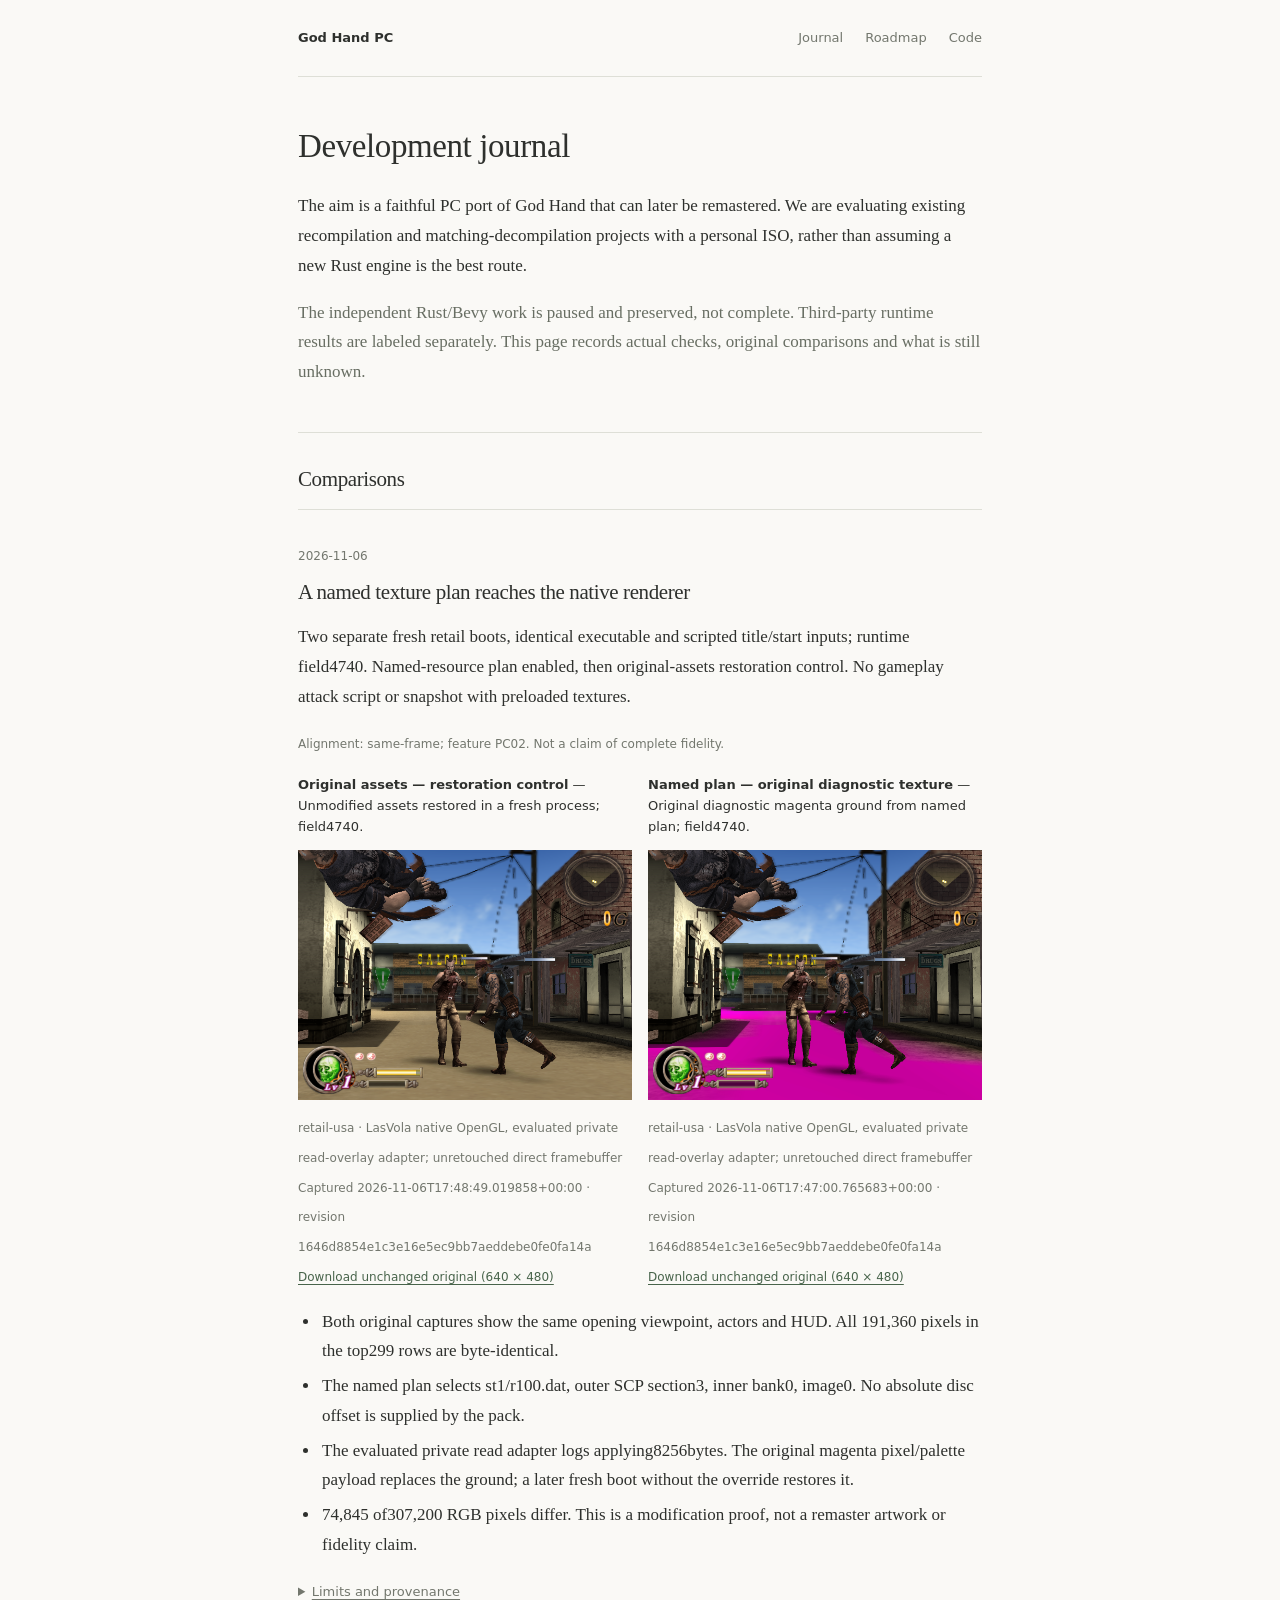
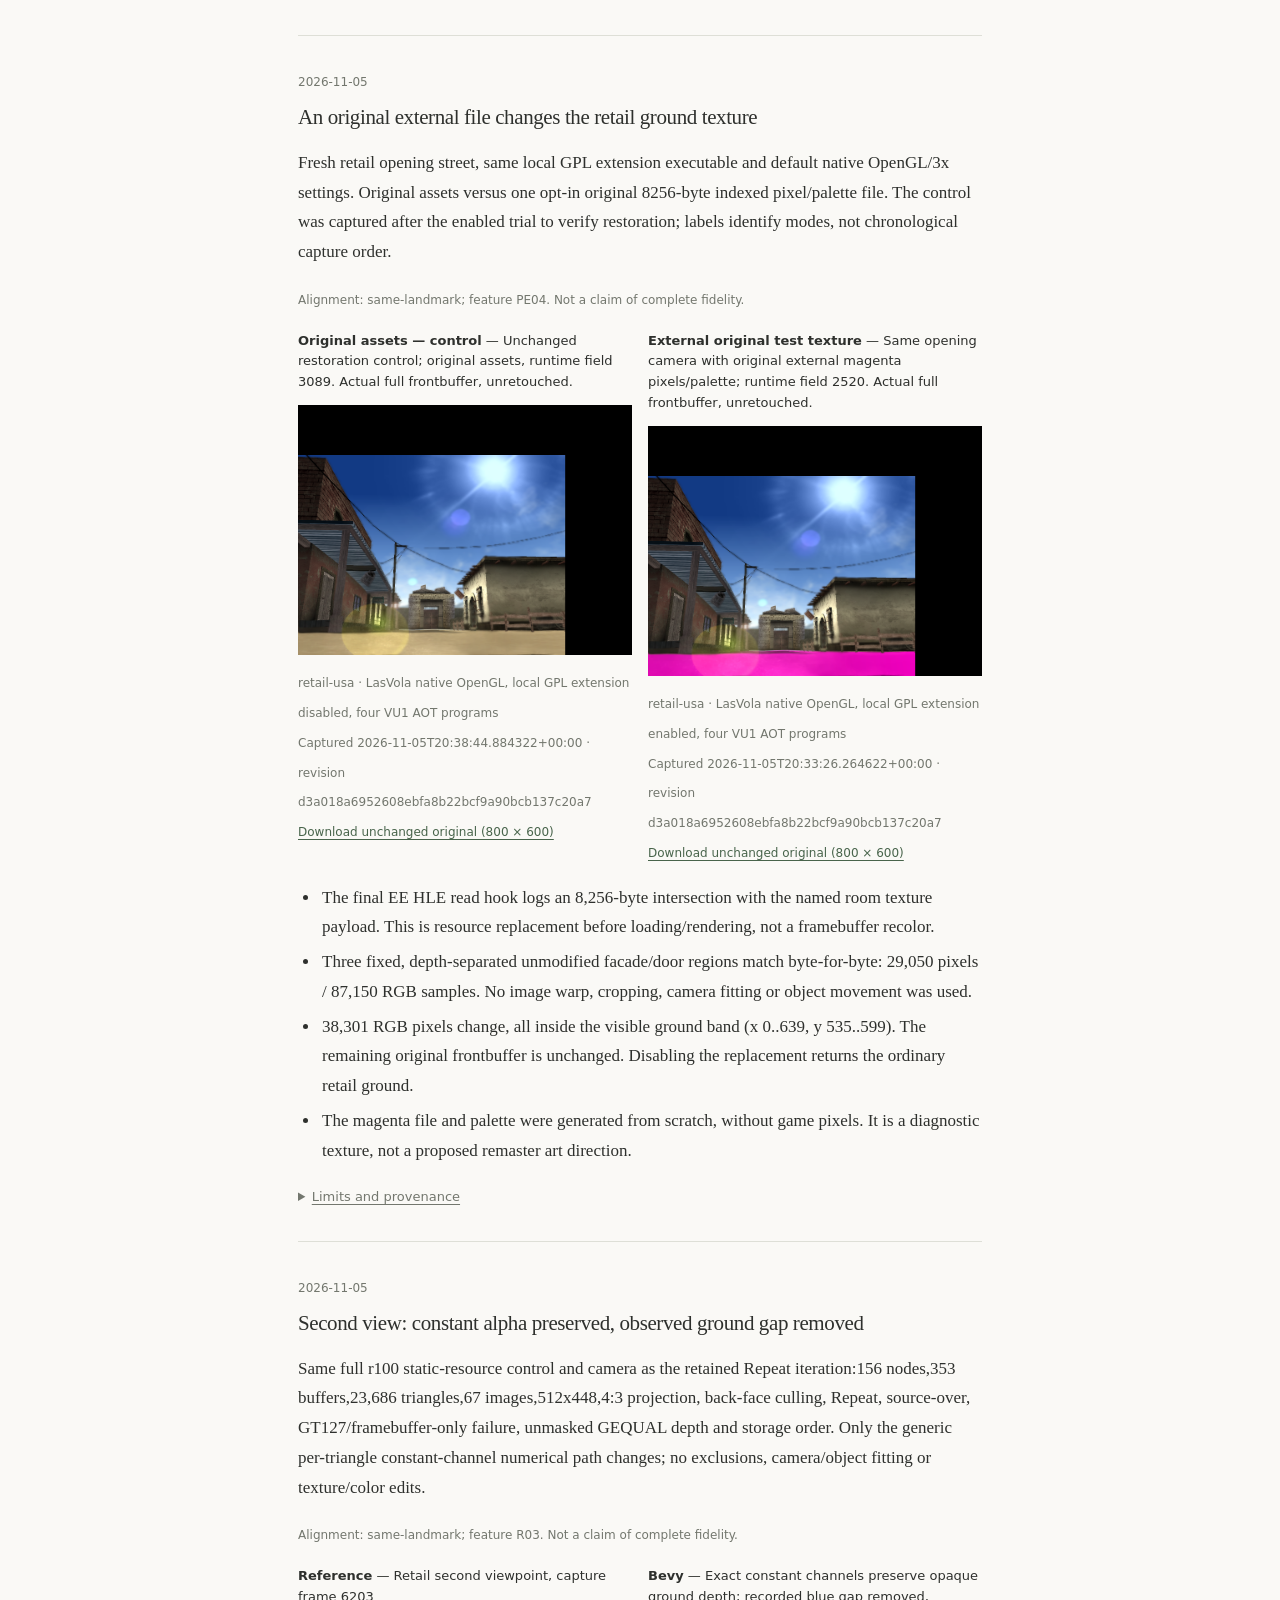
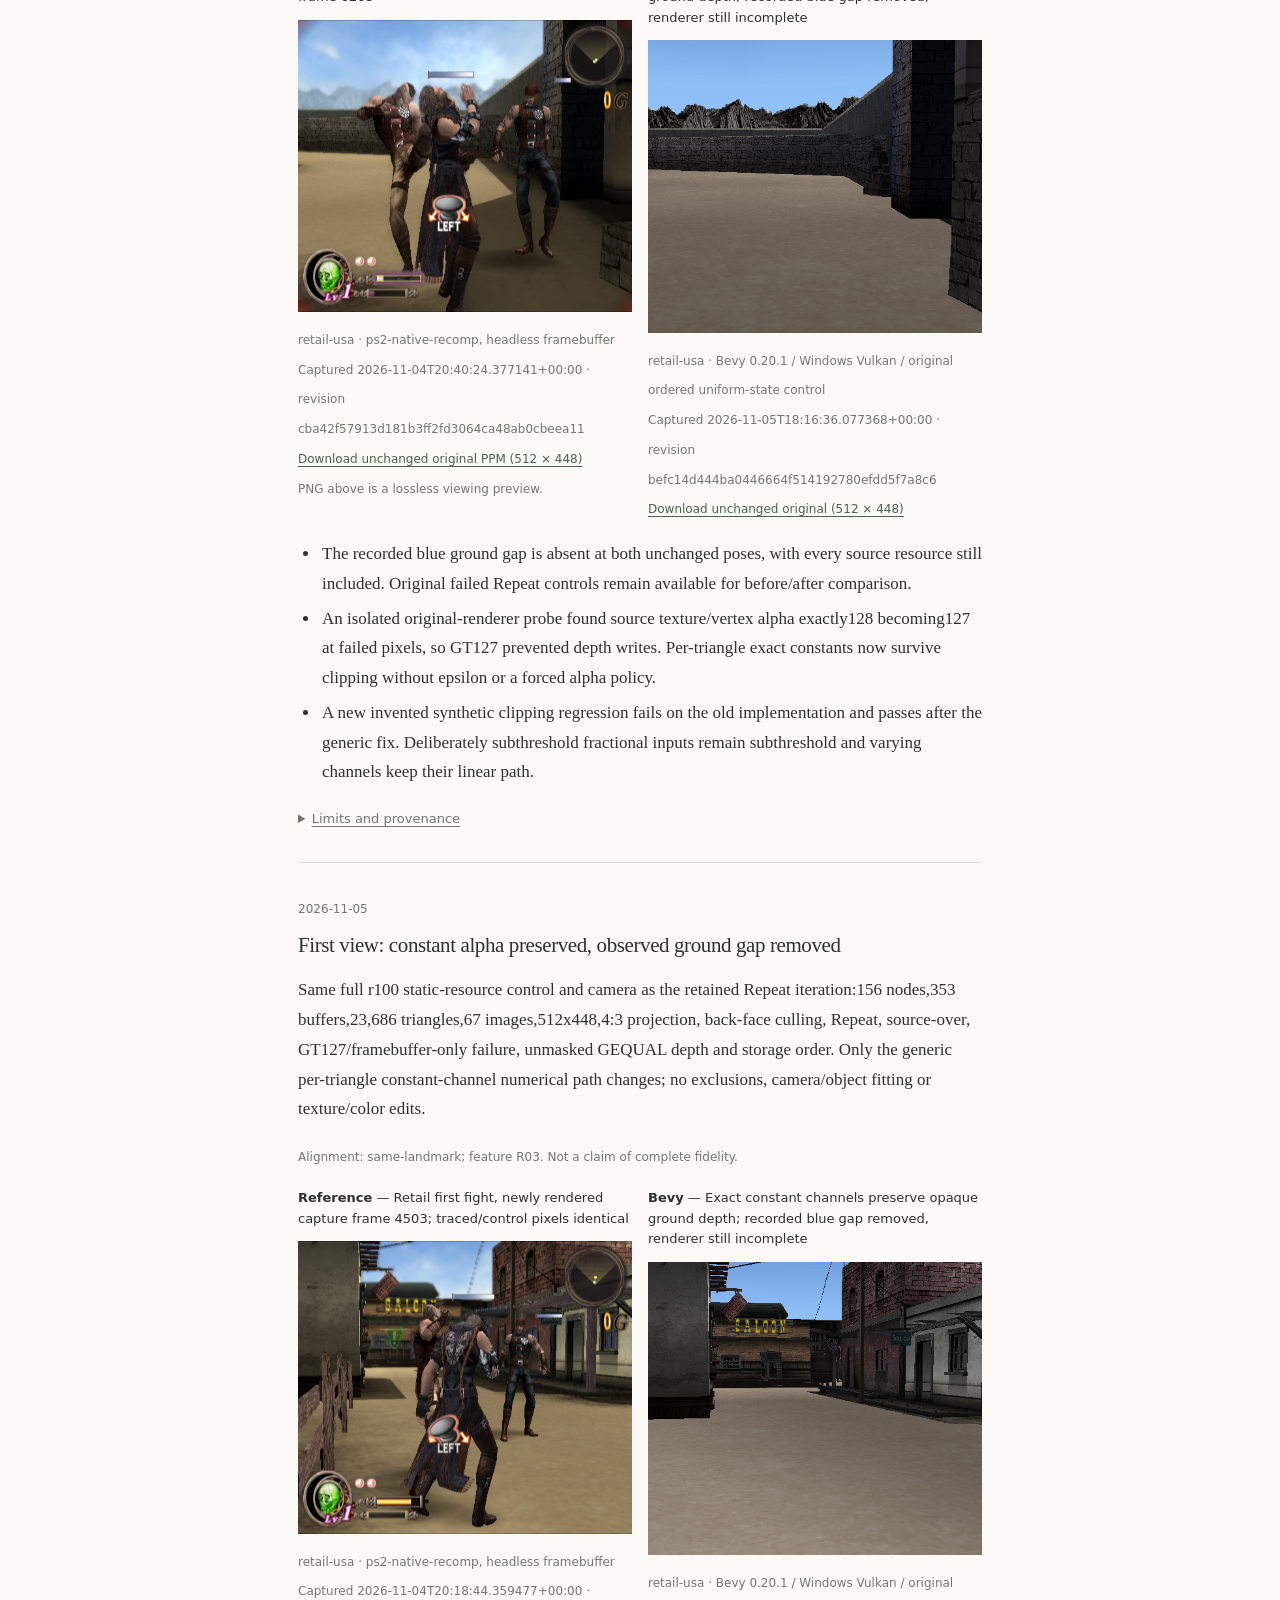
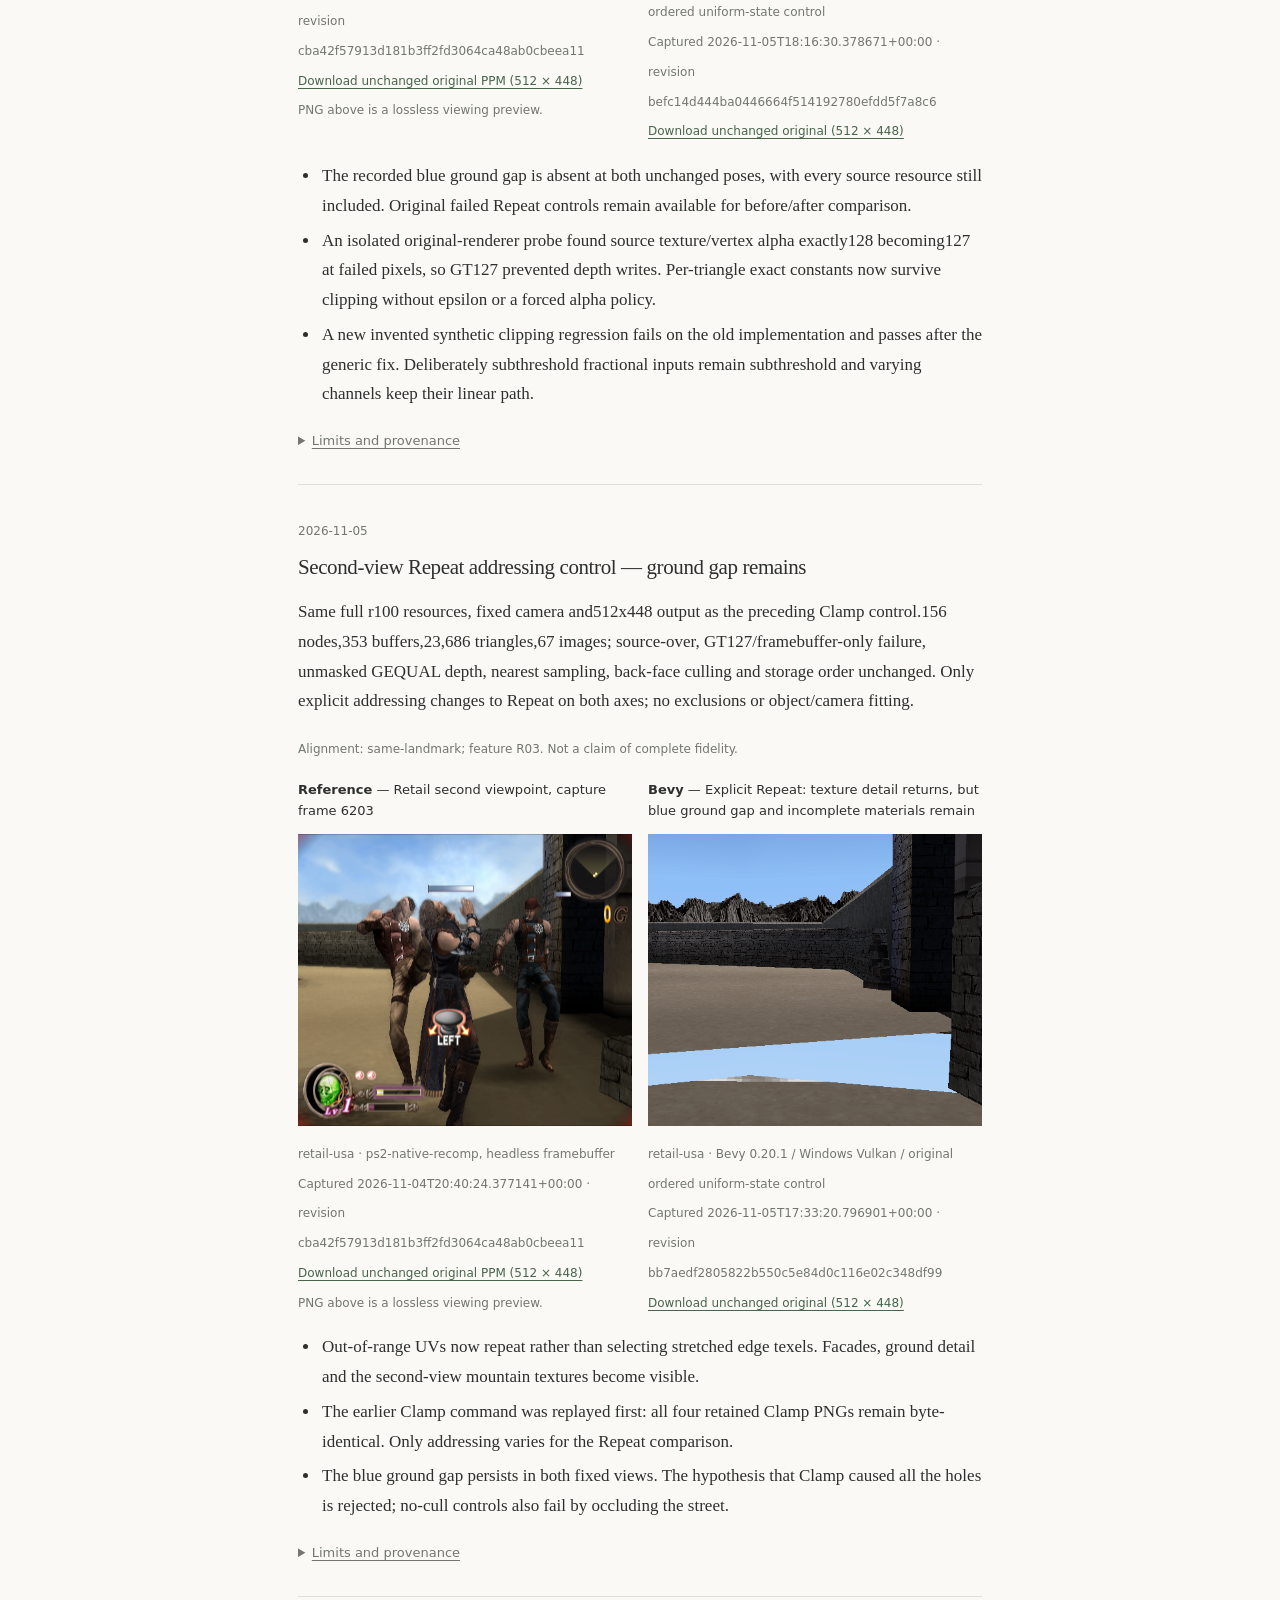
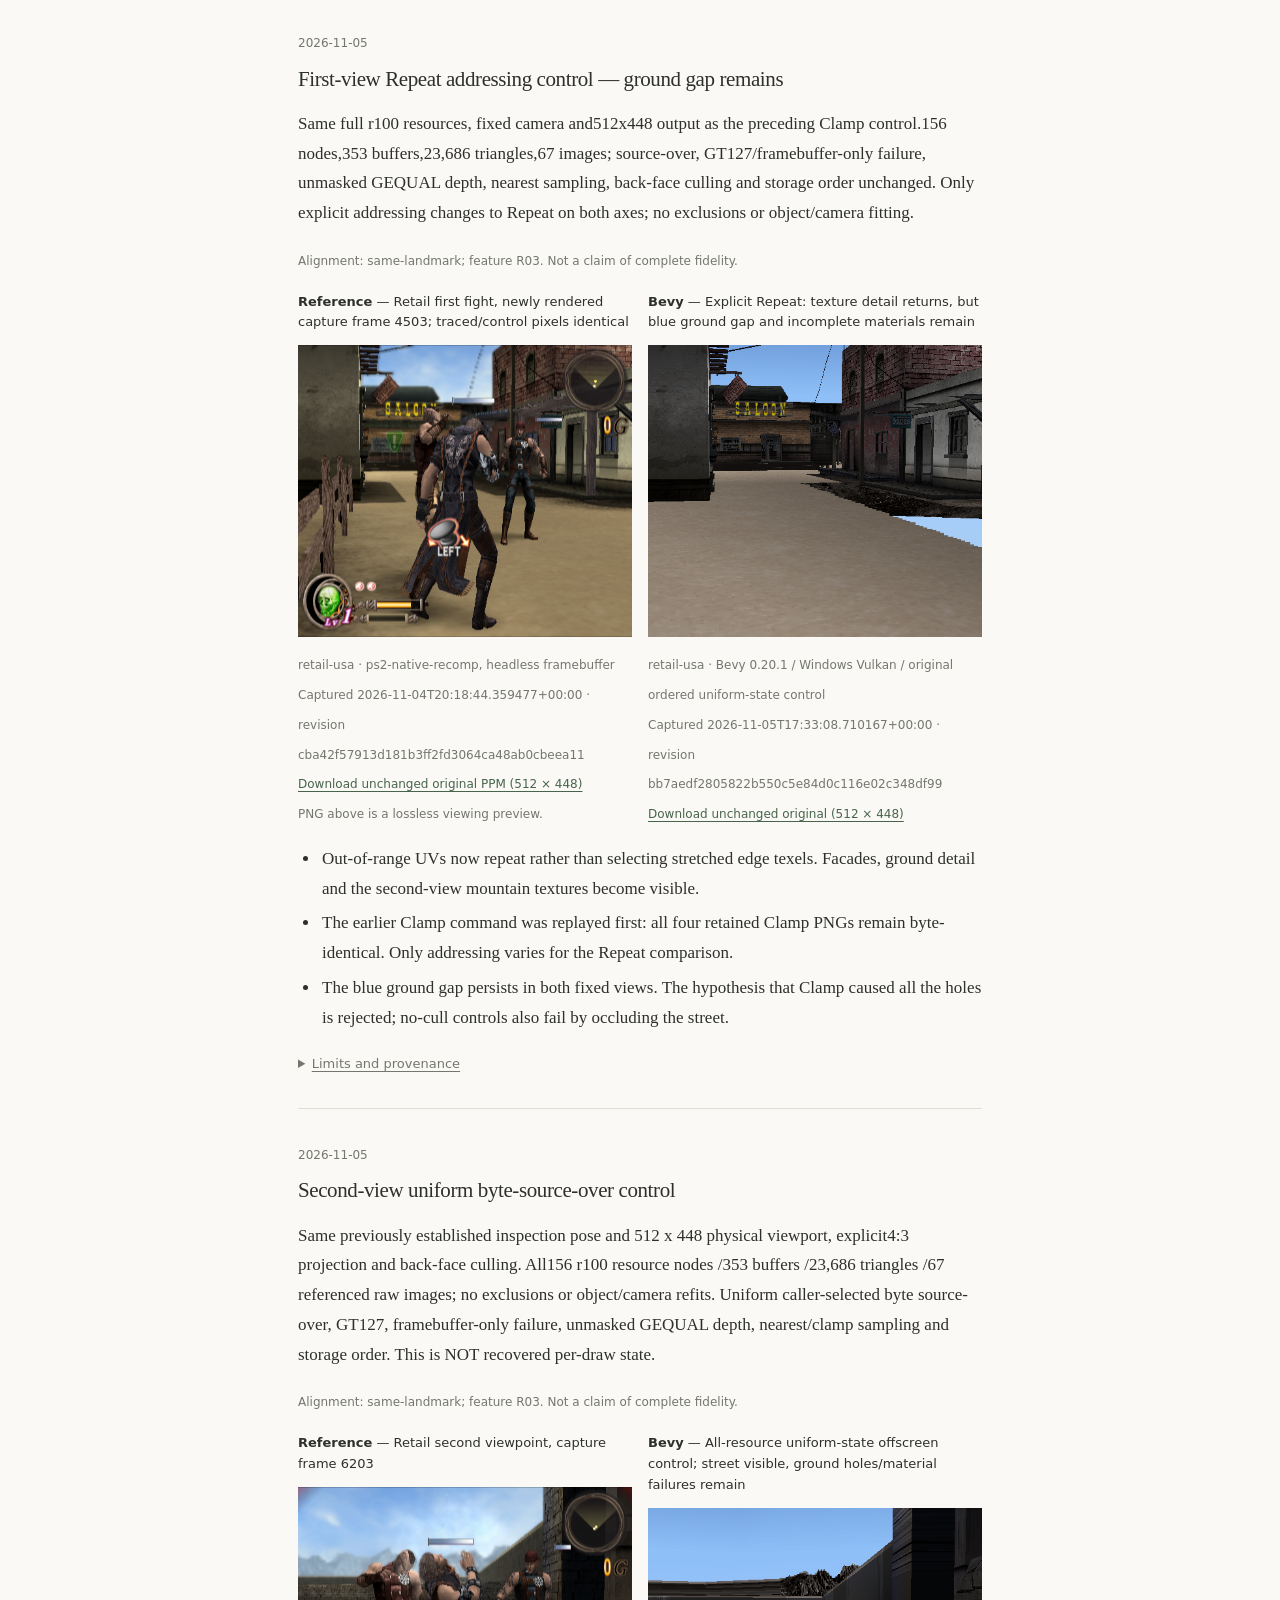
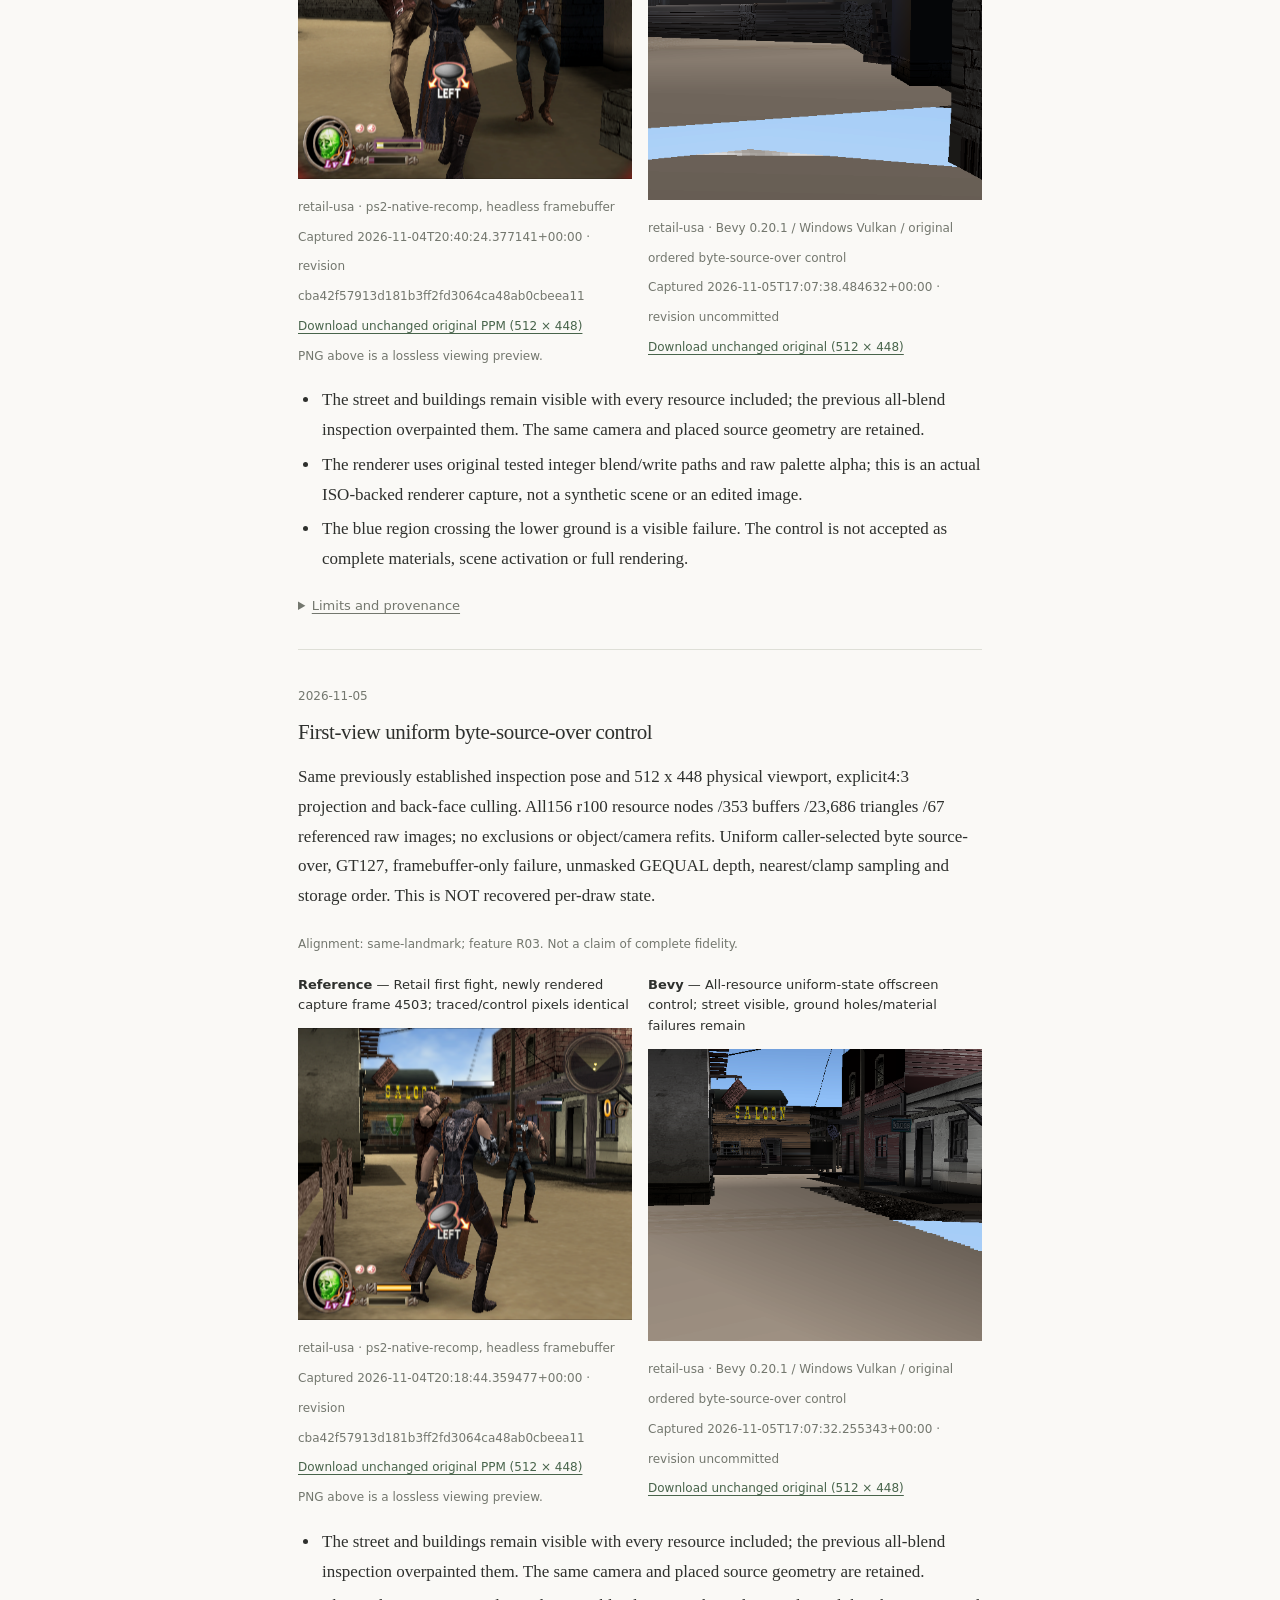
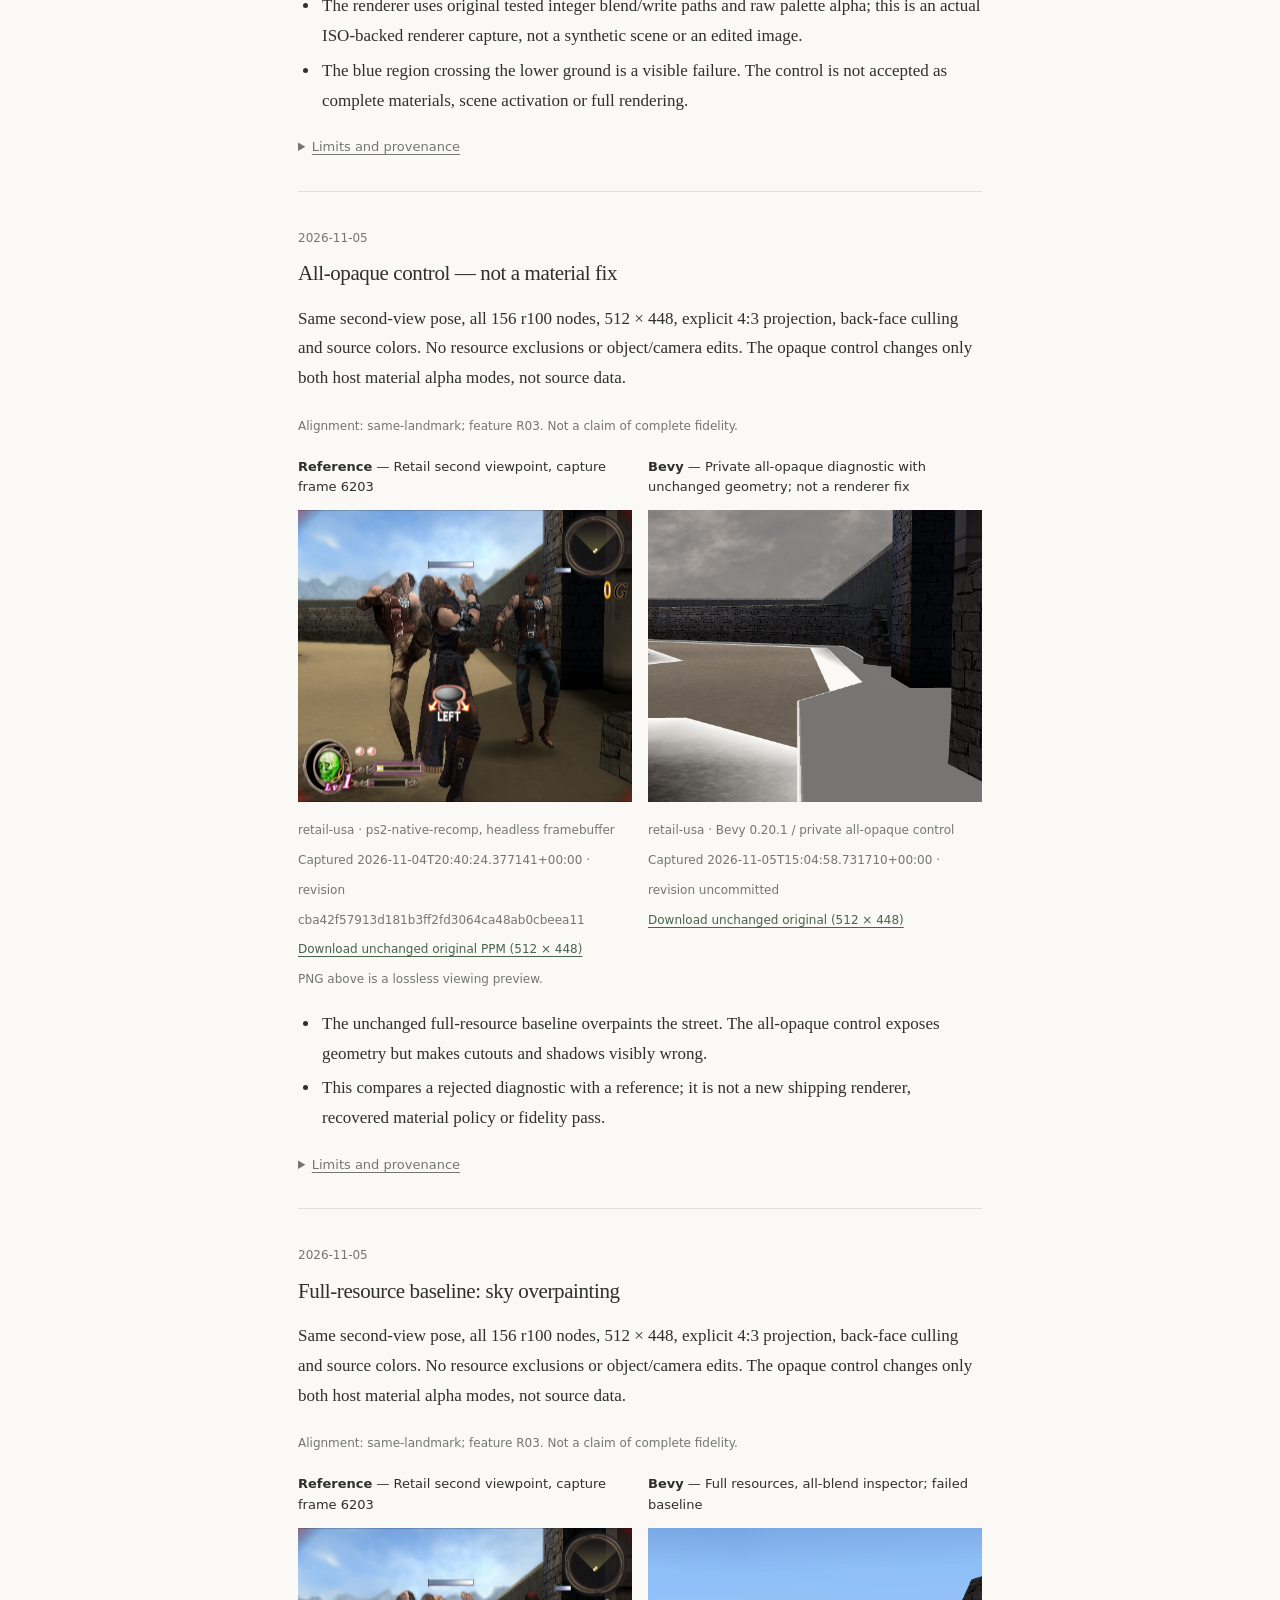
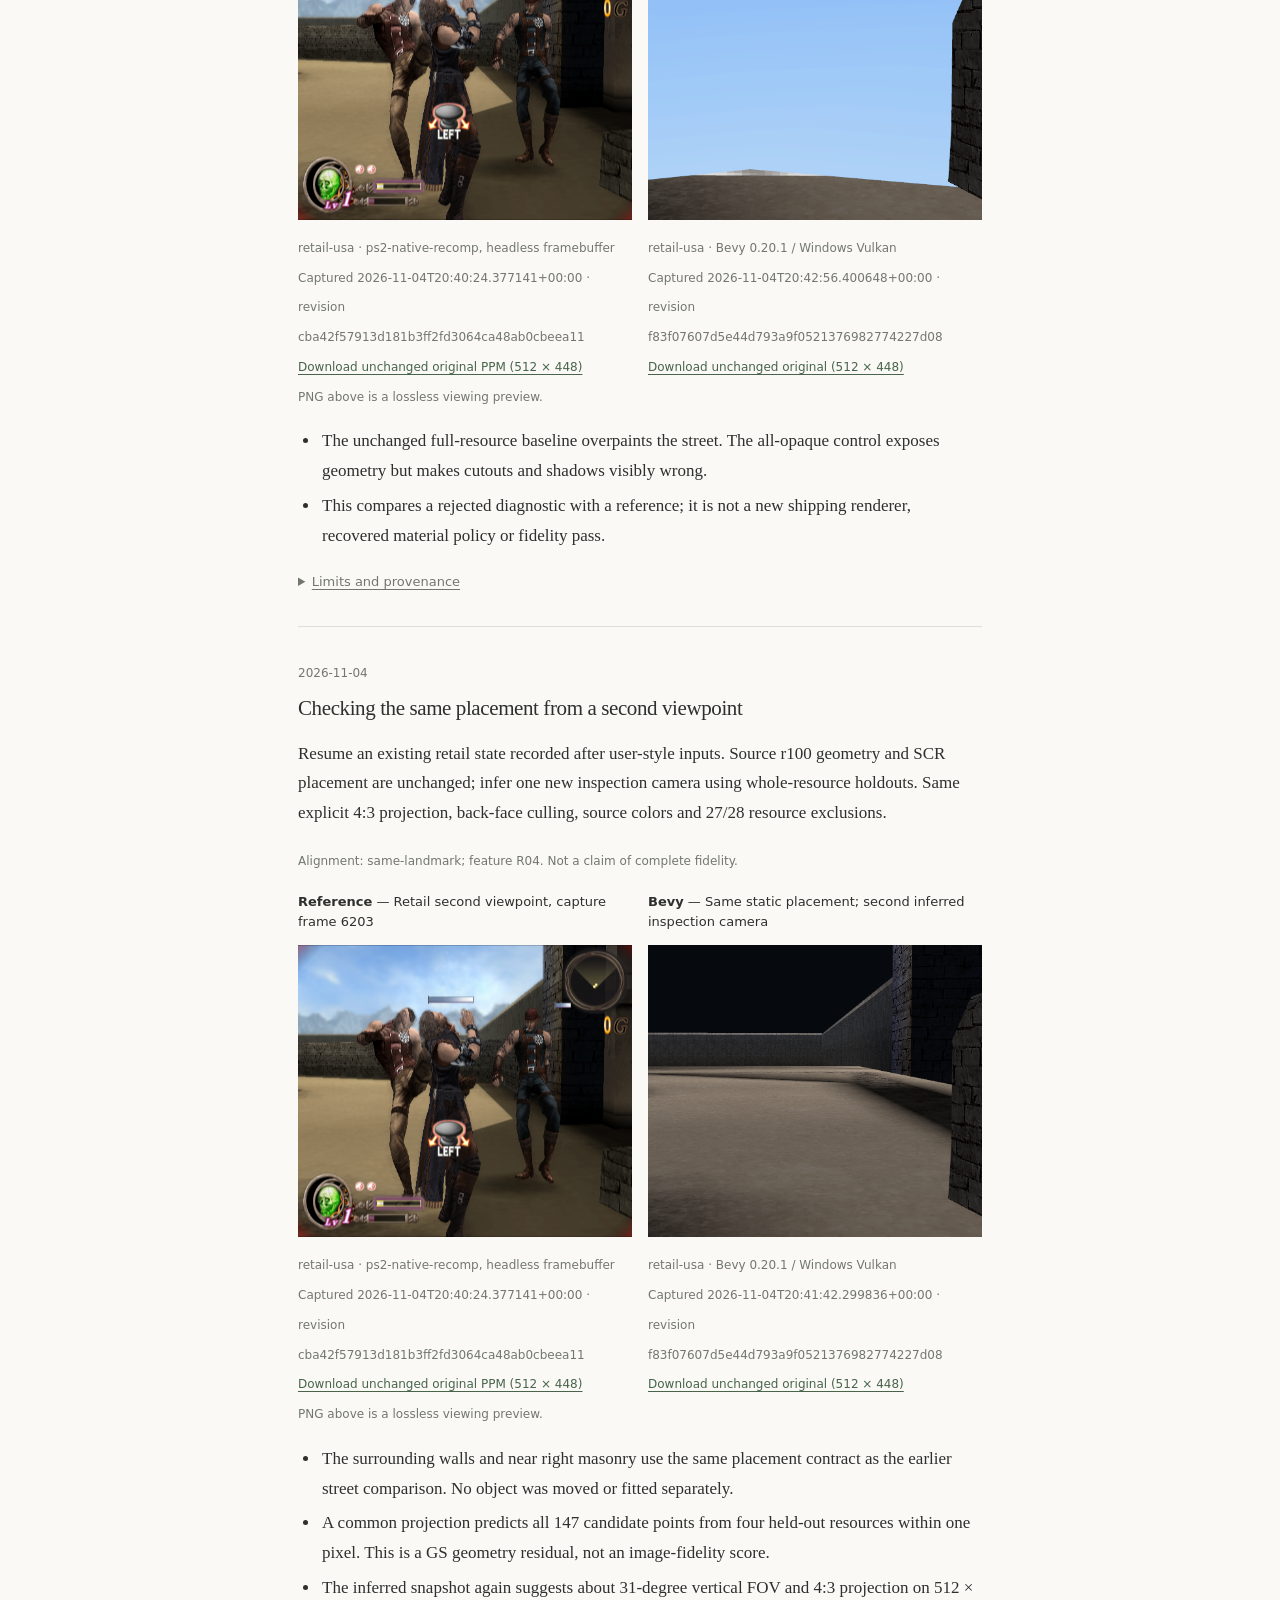
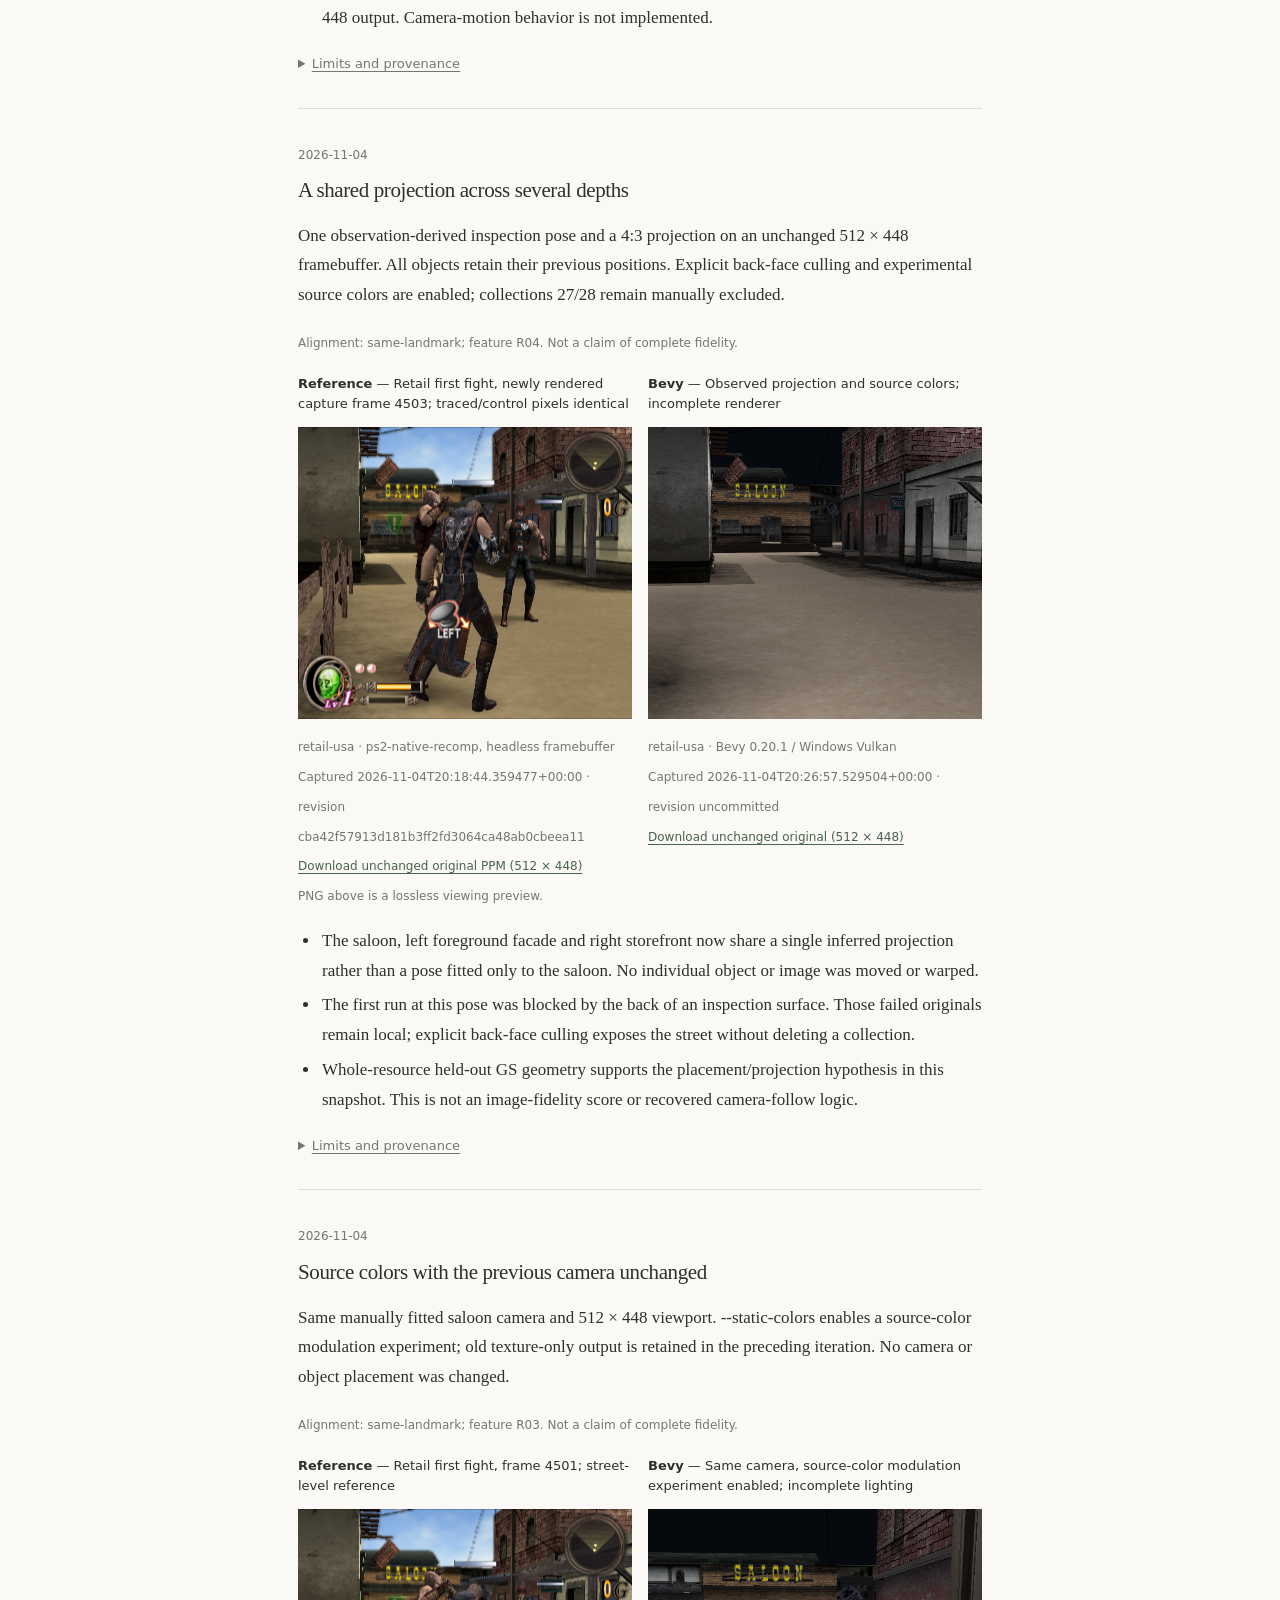
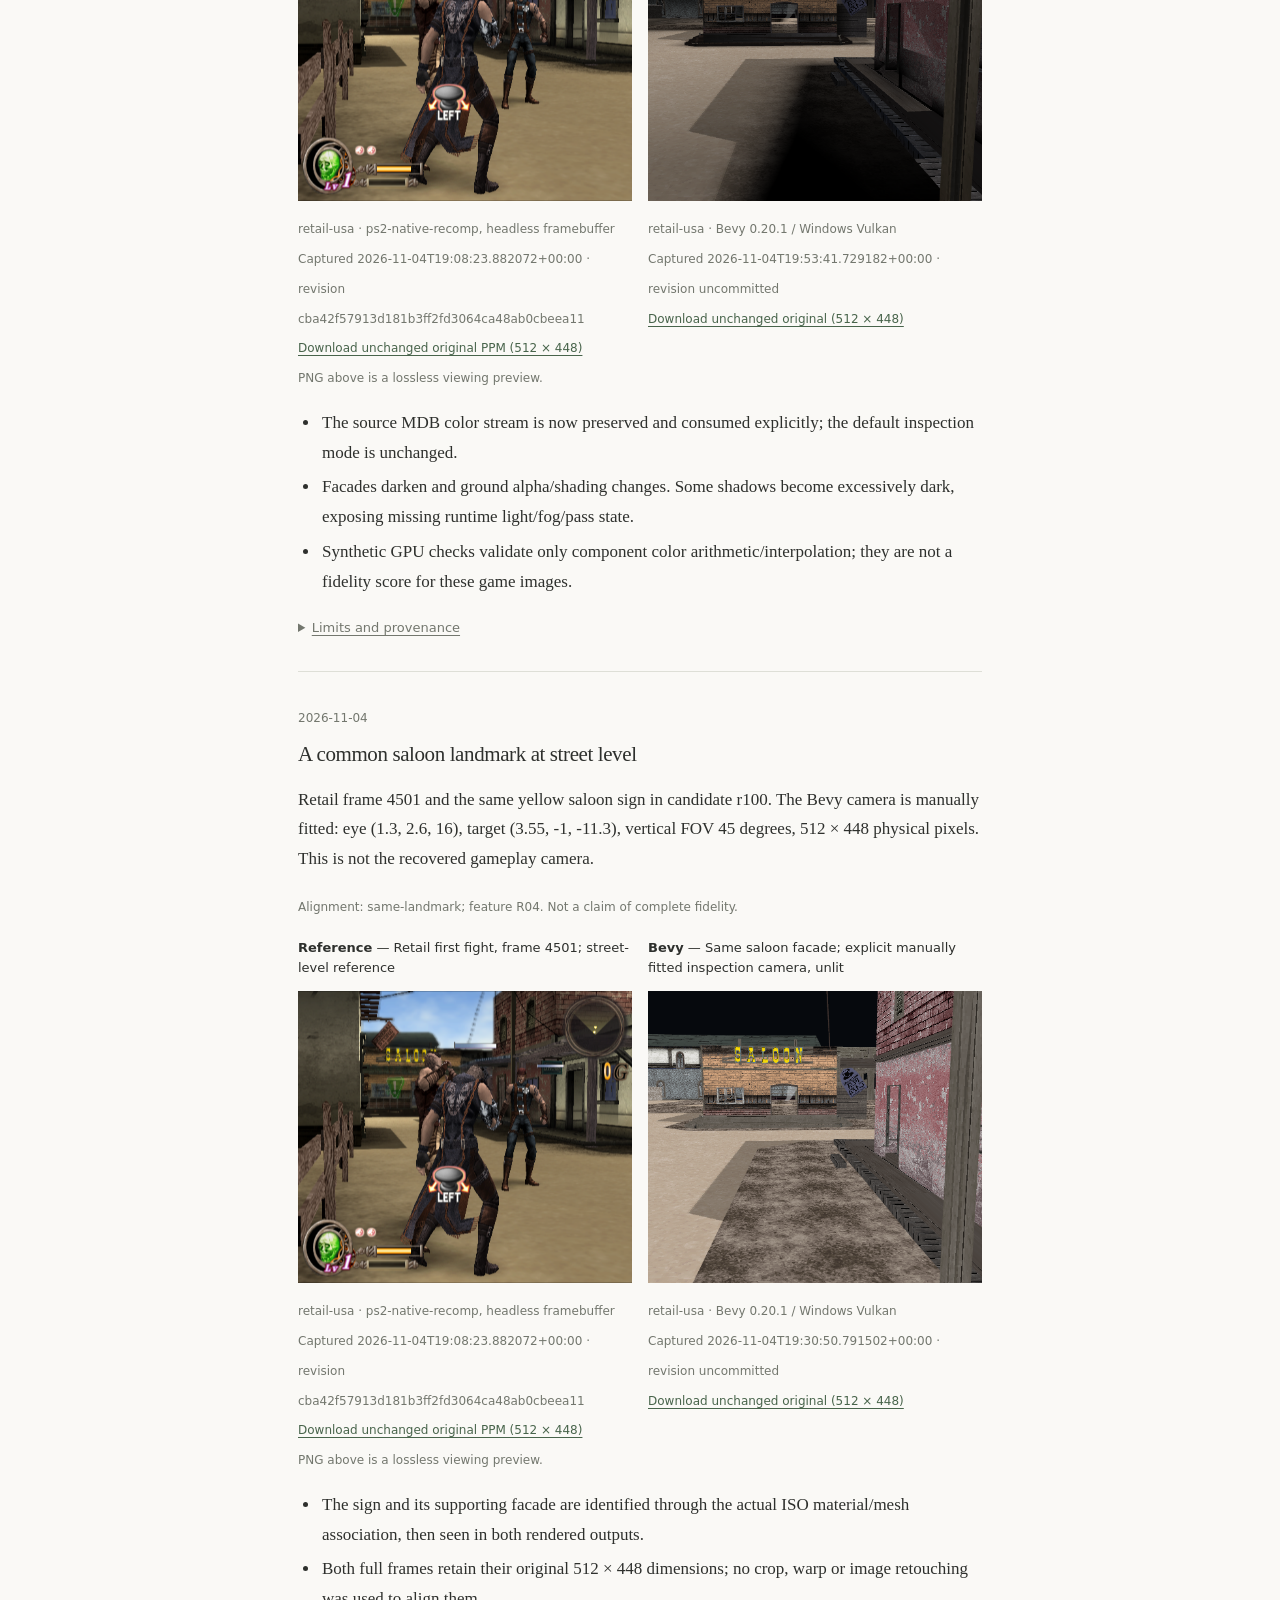
==== commit 42c10b15: "Record named texture proof and prototype native startup blocker" ====
--- a/docs/dashboard/index.html
+++ b/docs/dashboard/index.html
@@ -22,7 +22,20 @@
     Third-party runtime results are labeled separately. This page records actual
     checks, original comparisons and what is still unknown.</p>
   </section>
-<section id="comparisons" aria-label="Reviewed renderer comparisons"><h2>Comparisons</h2><article id="comparison-2026-11-05-lasvola-external-texture">
+<section id="comparisons" aria-label="Reviewed renderer comparisons"><h2>Comparisons</h2><article id="comparison-2026-11-06-named-texture-plan">
+<time datetime="2026-11-06">2026-11-06</time><h2>A named texture plan reaches the native renderer</h2>
+<p>Two separate fresh retail boots, identical executable and scripted title/start inputs; runtime field4740. Named-resource plan enabled, then original-assets restoration control. No gameplay attack script or snapshot with preloaded textures.</p><p><small>Alignment: same-frame; feature PC02. Not a claim of complete fidelity.</small></p>
+<div class="comparison"><figure><figcaption><strong>Original assets — restoration control</strong> — Unmodified assets restored in a fresh process; field4740.</figcaption>
+<a href="media/9bd97cff522321767ad5e101e11989751131ca32c2a2a7e76d55d6e80ab6e5be.png"><img src="media/9bd97cff522321767ad5e101e11989751131ca32c2a2a7e76d55d6e80ab6e5be.png" width="640" height="480" loading="lazy" alt="Original assets — restoration control: Unmodified assets restored in a fresh process; field4740."></a>
+<small>retail-usa · LasVola native OpenGL, evaluated private read-overlay adapter; unretouched direct framebuffer<br>
+Captured 2026-11-06T17:48:49.019858+00:00 · revision 1646d8854e1c3e16e5ec9bb7aeddebe0fe0fa14a<br>
+<a href="media/9bd97cff522321767ad5e101e11989751131ca32c2a2a7e76d55d6e80ab6e5be.png" download>Download unchanged original (640 × 480)</a></small></figure><figure><figcaption><strong>Named plan — original diagnostic texture</strong> — Original diagnostic magenta ground from named plan; field4740.</figcaption>
+<a href="media/14c2afdd449d1a78473bbb39564385eee53c7a324931fb5aae1cd44bb5e11a65.png"><img src="media/14c2afdd449d1a78473bbb39564385eee53c7a324931fb5aae1cd44bb5e11a65.png" width="640" height="480" loading="lazy" alt="Named plan — original diagnostic texture: Original diagnostic magenta ground from named plan; field4740."></a>
+<small>retail-usa · LasVola native OpenGL, evaluated private read-overlay adapter; unretouched direct framebuffer<br>
+Captured 2026-11-06T17:47:00.765683+00:00 · revision 1646d8854e1c3e16e5ec9bb7aeddebe0fe0fa14a<br>
+<a href="media/14c2afdd449d1a78473bbb39564385eee53c7a324931fb5aae1cd44bb5e11a65.png" download>Download unchanged original (640 × 480)</a></small></figure></div><ul><li>Both original captures show the same opening viewpoint, actors and HUD. All 191,360 pixels in the top299 rows are byte-identical.</li><li>The named plan selects st1/r100.dat, outer SCP section3, inner bank0, image0. No absolute disc offset is supplied by the pack.</li><li>The evaluated private read adapter logs applying8256bytes. The original magenta pixel/palette payload replaces the ground; a later fresh boot without the override restores it.</li><li>74,845 of307,200 RGB pixels differ. This is a modification proof, not a remaster artwork or fidelity claim.</li></ul>
+<details><summary>Limits and provenance</summary><ul><li>Both images are from the third-party native C++ runtime, NOT Bevy, console hardware or PCSX2. Registry side names are historical; visible labels identify the actual modes.</li><li>Same native128x128 indexed4 stored layout only. No HD resizing, general asset API, hot reload or automatic invalid-pack fallback.</li><li>Public god-hand-pc revisiondfe7ecb implements metadata planning; the conversion to the previously tested private runtime adapter is not yet a public launcher/build integration.</li><li>Full playthrough, later-stage stability, physical controllers and genuine game Save/Load remain open. Prototype is unrelated to this retail pair.</li></ul>
+<p>Game imagery belongs to its rights holders and is not covered by the project MIT license. Original file hashes are recorded in the public manifest.</p></details></article><article id="comparison-2026-11-05-lasvola-external-texture">
 <time datetime="2026-11-05">2026-11-05</time><h2>An original external file changes the retail ground texture</h2>
 <p>Fresh retail opening street, same local GPL extension executable and default native OpenGL/3x settings. Original assets versus one opt-in original 8256-byte indexed pixel/palette file. The control was captured after the enabled trial to verify restoration; labels identify modes, not chronological capture order.</p><p><small>Alignment: same-landmark; feature PE04. Not a claim of complete fidelity.</small></p>
 <div class="comparison"><figure><figcaption><strong>Original assets — control</strong> — Unchanged restoration control; original assets, runtime field 3089. Actual full frontbuffer, unretouched.</figcaption>
@@ -207,6 +220,42 @@
 <p>Game imagery belongs to its rights holders and is not covered by the project MIT license. Original file hashes are recorded in the public manifest.</p></details></article></section>
   <section id="journal" aria-label="Journal entries">
     <article>
+  <time datetime="2026-11-06">2026-11-06</time>
+  <h2>A named path reaches the native renderer</h2>
+  <p>The separate GPL tooling can resolve one texture from a verified personal ISO. Two fresh native runs show the original diagnostic replacement and restoration.</p>
+  <ul><li>Implemented the original resource-plan metadata command with47 game-free synthetic tests. Public continuation CI passes. Packs name a resource and explicit container ordinals, not a hardcoded disc offset.</li><li>Verified st1/r100.dat / SCP section3 / bank0 / image0 against the previously proven8256-byte payload. A wrong section is refused rather than guessed.</li><li>Passed the named plan through the evaluated private read adapter. Two bounded100-second fresh boots produce49 original captures each. The selected field4740 pair has identical camera, actors and HUD above the ground; original assets return when the override is absent.</li><li>The resumed prototype native build now links successfully. An actual60-second hidden run loads the original prototype ELF but repeatedly reports unsupported kernel syscall0x7a; no framebuffer/title/debug menu is validated. This is a startup blocker, not a playable prototype.</li></ul>
+<p class="reading"><a href="https://github.com/YYoudi/god-hand-rs/blob/main/docs/named-resource-plans-2026-11-06.md">Named-resource experiment, unchanged originals and boundaries</a></p>
+  <details><summary>Checks and limitations</summary>
+    <p>47 original continuation tests and publicCI pass. Full retail disc hash unchanged; actual replacement read logged and both original640x480 captures reviewed.191360 top-region pixels match exactly;74845 image pixels change. Public journal checks are separate.</p><p>The public command is a metadata planner, not yet a complete launcher or fresh-disc build pipeline. Runtime bridge remains private. Same-size native payload only, no HD/hot reload/automatic fallback. Genuine game Save/Load remains open; prototype startup stops on unsupported kernel behavior despite successful linking.</p>
+  </details>
+</article><article>
+  <time datetime="2026-11-06">2026-11-06</time>
+  <h2>A separate prototype generation experiment</h2>
+  <p>The next direction is a separate GPL continuation of the tested PC base, not more autonomous combat attempts. The prototype debug tools are a separate research lead.</p>
+  <ul><li>Created public god-hand-pc GPL continuation tooling: pinned private upstream acquisition, clean-checkout registration and read-only retail-disc verification. Fifteen original synthetic tests and initial public CI pass; a fresh one-command game rebuild is still pending.</li><li>Read the saved prototype HTML and verified the actual disc/ELF separately. The reported L2 + R3 debug menu, room jump and warp tools are not yet locally observed. Original BIN/CUE files remain untouched.</li><li>Actually generated prototype C++: the initial success exit concealed 2,998 diagnostics. Changing only non-text executable-section metadata in a separate analysis copy reduces this to one diagnostic, with all mapped guest bytes unchanged. Boundary warnings remain.</li><li>Two sampled generated C++ objects compile. The separate native-harness build is now running without retail HLE addresses or retail game-code libraries. No linked executable, boot, working debug menu or retail equivalence is claimed.</li></ul>
+<p class="reading"><a href="https://github.com/YYoudi/god-hand-rs/blob/main/docs/port-evaluation-workflow.md">Continuation repository, workflow and experiment boundaries</a></p>
+  <details><summary>Checks and limitations</summary>
+    <p>Prototype ELF read from the disc matches the earlier extraction; metadata-only analysis-copy changes are outside every mapped load segment. Two sampled C++ objects compile. Fifteen continuation-tooling synthetic tests and its public CI pass. The full prototype build is pending, not validated; no game data goes to CI.</p><p>Function discovery still has warnings and an unresolved diagnostic. Prototype build/boot/debug-menu operation remain unverified. The retail continuation, named external resources and separate prototype experiment have explicit roadmap tasks; no public fork has yet been mirrored.</p>
+  </details>
+</article><article>
+  <time datetime="2026-11-06">2026-11-06</time>
+  <h2>Checking the screenshot before blaming the renderer</h2>
+  <p>A game-free probe reproduced the black padding in our PNGs. The local native screenshot path now reads the actual framebuffer dimensions; this is not a game-rendering or fidelity improvement.</p>
+  <ul><li>At 125% desktop scale, a normal 640 × 480 synthetic framebuffer was read as 800 × 600 by the old screenshot helper. Direct render-size readback fixes that case and remains byte-identical in the high-DPI 800 × 600 control.</li><li>Compiled the installed private GPL helper into the original synthetic probe; both normal and high-DPI cases pass. No game pixels or data are test fixtures.</li><li>Rebuilt the native runtime and restored the same paused retail state: new original PNGs are 640 × 480. Seven of eight shared captures have identical content-region pixels; the early transient difference is retained.</li><li>Retail combat progressed into the saloon and a regular-enemy defeat/demon emergence, but later attempts failed. Real game saving/loading is still open; runtime snapshots are separate.</li></ul>
+<p class="reading"><a href="https://github.com/YYoudi/god-hand-rs/blob/main/docs/capture-readback-2026-11-06.md">Readback experiment, controls and limitations</a></p>
+  <details><summary>Checks and limitations</summary>
+    <p>Incremental native build completed; bounded 15-second hidden control exited normally. Two installed-helper synthetic configurations pass. Public documentation/publication tests are rerun separately. Existing originals are not rewritten or cropped.</p><p>Only the observed screenshot-readback configuration is addressed. No general DPI/presentation fix, console parity, full playthrough or game Save/Load claim. Desktop input was interrupted before keyboard navigation; it is not a passed test. The matching build remains alive after its host observer timeout, not an identical-ELF result.</p>
+  </details>
+</article><article>
+  <time datetime="2026-11-05">2026-11-05</time>
+  <h2>Checking the controller path before changing it</h2>
+  <p>An apparent turn-input problem needed better observations. The actual input clock and IOP pad replies are now traced locally; no controller behavior was patched.</p>
+  <ul><li>The initially inspected EE HLE pad callback was not used by this retail trial. Observed the actual IOP SIO2 / DualShock reply instead of assuming the source path.</li><li>A restored-state script records the requested 1, 12 and 120 L1-active fields. The actual pad reply carries L1, and dense originals show view changes after longer presses.</li><li>Compared the same executable with tracing enabled and disabled: 54 of 56 common original captures match byte-for-byte, including late paused controls. Two transient differences are retained, not hidden.</li><li>Continued actual retail attacks, walking, backing away and menu navigation. The inter-area save screen is still not reached; runtime snapshots remain a separate facility.</li></ul>
+<p class="reading"><a href="https://github.com/YYoudi/god-hand-rs/blob/main/docs/input-evaluation-2026-11-05.md">Input observations, controls and rejected hypotheses</a></p>
+  <details><summary>Checks and limitations</summary>
+    <p>Private GPL diagnostic build and four original synthetic logger cases pass. Exact revisions, executable identity, capture hashes and raw traces stay in local receipts. The existing public journal/publication tests are rerun; no game pixels or data become CI fixtures.</p><p>No controller behavior fix, exact console turn-angle/timing proof, physical-device validation or genuine in-game memory-card save/load round trip. The Linux matching build remains a separate running experiment, not a verified matching ELF. No new Rust feature or third-party source is published.</p>
+  </details>
+</article><article>
   <time datetime="2026-11-05">2026-11-05</time>
   <h2>Trying the matching build in Linux</h2>
   <p>The LucasPicoli evaluation now uses a real Linux guest rather than stopping at the Windows tooling failures. Its compiler probes pass; the retail matching build is still running.</p>
@@ -433,7 +482,7 @@
   </details>
 </article>
   </section>
-  <section><h2>Journal captures</h2><ul><li><a href="captures/2026-11-05-linux-matching-journal.jpg">Supported Linux compiler probes, explicit failing prerequisite test and unverified matching build</a> <small>— 2026-11-05 · Unretouched actual hidden-browser capture of the English Linux toolchain evaluation journal; no game pixels in this capture.</small></li><li><a href="captures/2026-11-05-native-build-journal-selected.jpg">Locally built PC runtime and original external-texture proof, with open persistence gates</a> <small>— 2026-11-05 · Unretouched actual hidden-browser capture of the English native-build and texture-proof journal; taken before a minor directional wording correction. Original gameplay PNGs are registered separately.</small></li><li><a href="captures/2026-11-05-port-evaluation.jpg">Priority change and explicitly unverified native runtime/modification gates</a> <small>— 2026-11-05 · Unretouched actual local English journal screenshot, captured in a hidden browser; no new unreviewed game imagery</small></li><li><a href="captures/2026-11-05-constant-channels.jpg">Constant-alpha regression and observed ground-band correction</a> <small>— 2026-11-05 · Unretouched browser screenshot of the actual local English constant-channel journal; original reference/control pairs are registered separately</small></li><li><a href="captures/2026-11-05-texture-addressing.jpg">Repeat sampling result and rejected all-hole hypothesis</a> <small>— 2026-11-05 · Unretouched browser screenshot of the actual local English Repeat addressing journal; original game/control pairs are registered separately</small></li><li><a href="captures/2026-11-05-byte-source-over.jpg">Both all-resource uniform byte-blend controls and their visible ground failures</a> <small>— 2026-11-05 · Unretouched browser screenshot of the actual local English journal; reviewed original comparison pairs are registered separately</small></li><li><a href="captures/2026-11-05-raw-texture-alpha.jpg">Raw texture alpha preserved separately from presentation transparency</a> <small>— 2026-11-05 · Unretouched browser screenshot of the actual local English raw-alpha journal entry; no game imagery</small></li><li><a href="captures/2026-11-05-ordered-alpha-gpu.jpg">Resumed development and synthetic ordered GPU alpha-stage validation</a> <small>— 2026-11-05 · Unretouched browser screenshot of the actual local English journal entry; no game or synthetic fixture imagery</small></li><li><a href="captures/2026-11-05-repository-rename.jpg">Repository rename and paused development goal</a> <small>— 2026-11-05 · Unretouched browser screenshot of the actual renamed local journal entry; no game imagery</small></li><li><a href="captures/2026-11-05-render-goal.jpg">Native rendering goal and rejected all-opaque control</a> <small>— 2026-11-05 · Unretouched browser screenshot of the actual local journal; thumbnails use reviewed registered original reference and rejected-control renders</small></li><li><a href="captures/2026-11-04-second-view.jpg">Second-view check with unchanged static placement</a> <small>— 2026-11-04 · Unretouched browser screenshot of the actual local journal; thumbnails use reviewed registered reference/Bevy originals</small></li><li><a href="captures/2026-11-04-observed-projection.jpg">Shared static projection with explicit aspect and back-face culling</a> <small>— 2026-11-04 · Unretouched browser screenshot of the actual local journal; thumbnails show reviewed registered reference/Bevy originals</small></li><li><a href="captures/2026-11-04-source-colors.jpg">Source-color experiment at the unchanged inspection camera</a> <small>— 2026-11-04 · Unretouched browser screenshot of the actual local journal; thumbnails use reviewed registered reference/Bevy originals</small></li><li><a href="captures/2026-11-04-saloon-camera.jpg">Same saloon landmark with an explicit inspection camera</a> <small>— 2026-11-04 · Unretouched browser screenshot of the actual local same-landmark gallery; thumbnails use reviewed registered comparison originals</small></li><li><a href="captures/2026-11-04-candidate-layout.jpg">Candidate layout and unmatched retail reference comparison</a> <small>— 2026-11-04 · Unretouched browser capture of the actual local comparison gallery; thumbnails use the explicitly registered reference/Bevy pair</small></li><li><a href="captures/2026-11-04-progress-comparisons.jpg">Persistent progress and original comparison publication entry</a> <small>— 2026-11-04 · Unretouched browser screenshot of the actual local English journal; no game imagery</small></li><li><a href="captures/2026-11-03-static-prop.jpg">First static prop and texture-bank journal entry</a> <small>— 2026-11-03 · Browser capture of the local English journal; no game imagery</small></li><li><a href="captures/2026-11-03-room-containers.jpg">Room-container and node-metadata journal entry</a> <small>— 2026-11-03 · Browser capture of the local English journal; no game imagery</small></li><li><a href="captures/2026-11-03-data-map.jpg">FST mapping and first ISO texture-reader entry</a> <small>— 2026-11-03 · Browser capture of the local English journal; no game imagery</small></li><li><a href="captures/2026-11-03-rust-foundation.jpg">First Rust foundation workflow entry</a> <small>— 2026-11-03 · Browser capture of the local English journal; no game imagery</small></li><li><a href="captures/2026-11-03-english-journal.jpg">Development journal in English</a> <small>— 2026-11-03 · Browser capture of the local English journal; no game imagery</small></li><li><a href="captures/2026-11-03-essai-natif.jpg">Historical French journal — native trial entry</a> <small>— 2026-11-03 · Browser capture of the local journal, before the English translation; no game imagery</small></li><li><a href="captures/2026-11-03-carnet.jpg">Historical French journal — first version</a> <small>— 2026-11-03 · Browser capture of the local journal, before the English translation; no game imagery</small></li></ul></section>
+  <section><h2>Journal captures</h2><ul><li><a href="captures/2026-11-06-named-plan-comparison.jpg">Original assets and named-plan diagnostic replacement</a> <small>— 2026-11-06 · Unretouched actual hidden-browser capture; reviewed native original screenshots are separately registered with provenance.</small></li><li><a href="captures/2026-11-06-named-plan-journal.jpg">Named-resource journal introduction</a> <small>— 2026-11-06 · Unretouched actual hidden-browser capture; reviewed native original screenshots are separately registered with provenance.</small></li><li><a href="captures/2026-11-06-continuation-prototype-journal.jpg">Separate GPL continuation and prototype generation/build experiment</a> <small>— 2026-11-06 · Unretouched actual hidden-browser journal capture. Original tooling and explicitly unverified prototype build stages; no game imagery or private desktop data.</small></li><li><a href="captures/2026-11-06-readback-journal.jpg">Synthetic screenshot-dimension controls and explicitly open persistence gates</a> <small>— 2026-11-06 · Unretouched actual hidden-browser capture of the English readback-experiment journal. Browser-only preview; no desktop input or game imagery in this capture.</small></li><li><a href="captures/2026-11-05-input-evaluation-reviewed.jpg">Observed input path and trace controls, without a speculative controller fix</a> <small>— 2026-11-05 · Unretouched actual hidden-browser capture of the English input-evaluation journal; no game pixels in this capture.</small></li><li><a href="captures/2026-11-05-linux-matching-journal.jpg">Supported Linux compiler probes, explicit failing prerequisite test and unverified matching build</a> <small>— 2026-11-05 · Unretouched actual hidden-browser capture of the English Linux toolchain evaluation journal; no game pixels in this capture.</small></li><li><a href="captures/2026-11-05-native-build-journal-selected.jpg">Locally built PC runtime and original external-texture proof, with open persistence gates</a> <small>— 2026-11-05 · Unretouched actual hidden-browser capture of the English native-build and texture-proof journal; taken before a minor directional wording correction. Original gameplay PNGs are registered separately.</small></li><li><a href="captures/2026-11-05-port-evaluation.jpg">Priority change and explicitly unverified native runtime/modification gates</a> <small>— 2026-11-05 · Unretouched actual local English journal screenshot, captured in a hidden browser; no new unreviewed game imagery</small></li><li><a href="captures/2026-11-05-constant-channels.jpg">Constant-alpha regression and observed ground-band correction</a> <small>— 2026-11-05 · Unretouched browser screenshot of the actual local English constant-channel journal; original reference/control pairs are registered separately</small></li><li><a href="captures/2026-11-05-texture-addressing.jpg">Repeat sampling result and rejected all-hole hypothesis</a> <small>— 2026-11-05 · Unretouched browser screenshot of the actual local English Repeat addressing journal; original game/control pairs are registered separately</small></li><li><a href="captures/2026-11-05-byte-source-over.jpg">Both all-resource uniform byte-blend controls and their visible ground failures</a> <small>— 2026-11-05 · Unretouched browser screenshot of the actual local English journal; reviewed original comparison pairs are registered separately</small></li><li><a href="captures/2026-11-05-raw-texture-alpha.jpg">Raw texture alpha preserved separately from presentation transparency</a> <small>— 2026-11-05 · Unretouched browser screenshot of the actual local English raw-alpha journal entry; no game imagery</small></li><li><a href="captures/2026-11-05-ordered-alpha-gpu.jpg">Resumed development and synthetic ordered GPU alpha-stage validation</a> <small>— 2026-11-05 · Unretouched browser screenshot of the actual local English journal entry; no game or synthetic fixture imagery</small></li><li><a href="captures/2026-11-05-repository-rename.jpg">Repository rename and paused development goal</a> <small>— 2026-11-05 · Unretouched browser screenshot of the actual renamed local journal entry; no game imagery</small></li><li><a href="captures/2026-11-05-render-goal.jpg">Native rendering goal and rejected all-opaque control</a> <small>— 2026-11-05 · Unretouched browser screenshot of the actual local journal; thumbnails use reviewed registered original reference and rejected-control renders</small></li><li><a href="captures/2026-11-04-second-view.jpg">Second-view check with unchanged static placement</a> <small>— 2026-11-04 · Unretouched browser screenshot of the actual local journal; thumbnails use reviewed registered reference/Bevy originals</small></li><li><a href="captures/2026-11-04-observed-projection.jpg">Shared static projection with explicit aspect and back-face culling</a> <small>— 2026-11-04 · Unretouched browser screenshot of the actual local journal; thumbnails show reviewed registered reference/Bevy originals</small></li><li><a href="captures/2026-11-04-source-colors.jpg">Source-color experiment at the unchanged inspection camera</a> <small>— 2026-11-04 · Unretouched browser screenshot of the actual local journal; thumbnails use reviewed registered reference/Bevy originals</small></li><li><a href="captures/2026-11-04-saloon-camera.jpg">Same saloon landmark with an explicit inspection camera</a> <small>— 2026-11-04 · Unretouched browser screenshot of the actual local same-landmark gallery; thumbnails use reviewed registered comparison originals</small></li><li><a href="captures/2026-11-04-candidate-layout.jpg">Candidate layout and unmatched retail reference comparison</a> <small>— 2026-11-04 · Unretouched browser capture of the actual local comparison gallery; thumbnails use the explicitly registered reference/Bevy pair</small></li><li><a href="captures/2026-11-04-progress-comparisons.jpg">Persistent progress and original comparison publication entry</a> <small>— 2026-11-04 · Unretouched browser screenshot of the actual local English journal; no game imagery</small></li><li><a href="captures/2026-11-03-static-prop.jpg">First static prop and texture-bank journal entry</a> <small>— 2026-11-03 · Browser capture of the local English journal; no game imagery</small></li><li><a href="captures/2026-11-03-room-containers.jpg">Room-container and node-metadata journal entry</a> <small>— 2026-11-03 · Browser capture of the local English journal; no game imagery</small></li><li><a href="captures/2026-11-03-data-map.jpg">FST mapping and first ISO texture-reader entry</a> <small>— 2026-11-03 · Browser capture of the local English journal; no game imagery</small></li><li><a href="captures/2026-11-03-rust-foundation.jpg">First Rust foundation workflow entry</a> <small>— 2026-11-03 · Browser capture of the local English journal; no game imagery</small></li><li><a href="captures/2026-11-03-english-journal.jpg">Development journal in English</a> <small>— 2026-11-03 · Browser capture of the local English journal; no game imagery</small></li><li><a href="captures/2026-11-03-essai-natif.jpg">Historical French journal — native trial entry</a> <small>— 2026-11-03 · Browser capture of the local journal, before the English translation; no game imagery</small></li><li><a href="captures/2026-11-03-carnet.jpg">Historical French journal — first version</a> <small>— 2026-11-03 · Browser capture of the local journal, before the English translation; no game imagery</small></li></ul></section>
   <section class="reading">
     <h2>Project background</h2>
     <p><a href="https://github.com/YYoudi/god-hand-rs/blob/main/docs/research-2026-11-03.md">PS2 recompilation research notes</a><br>
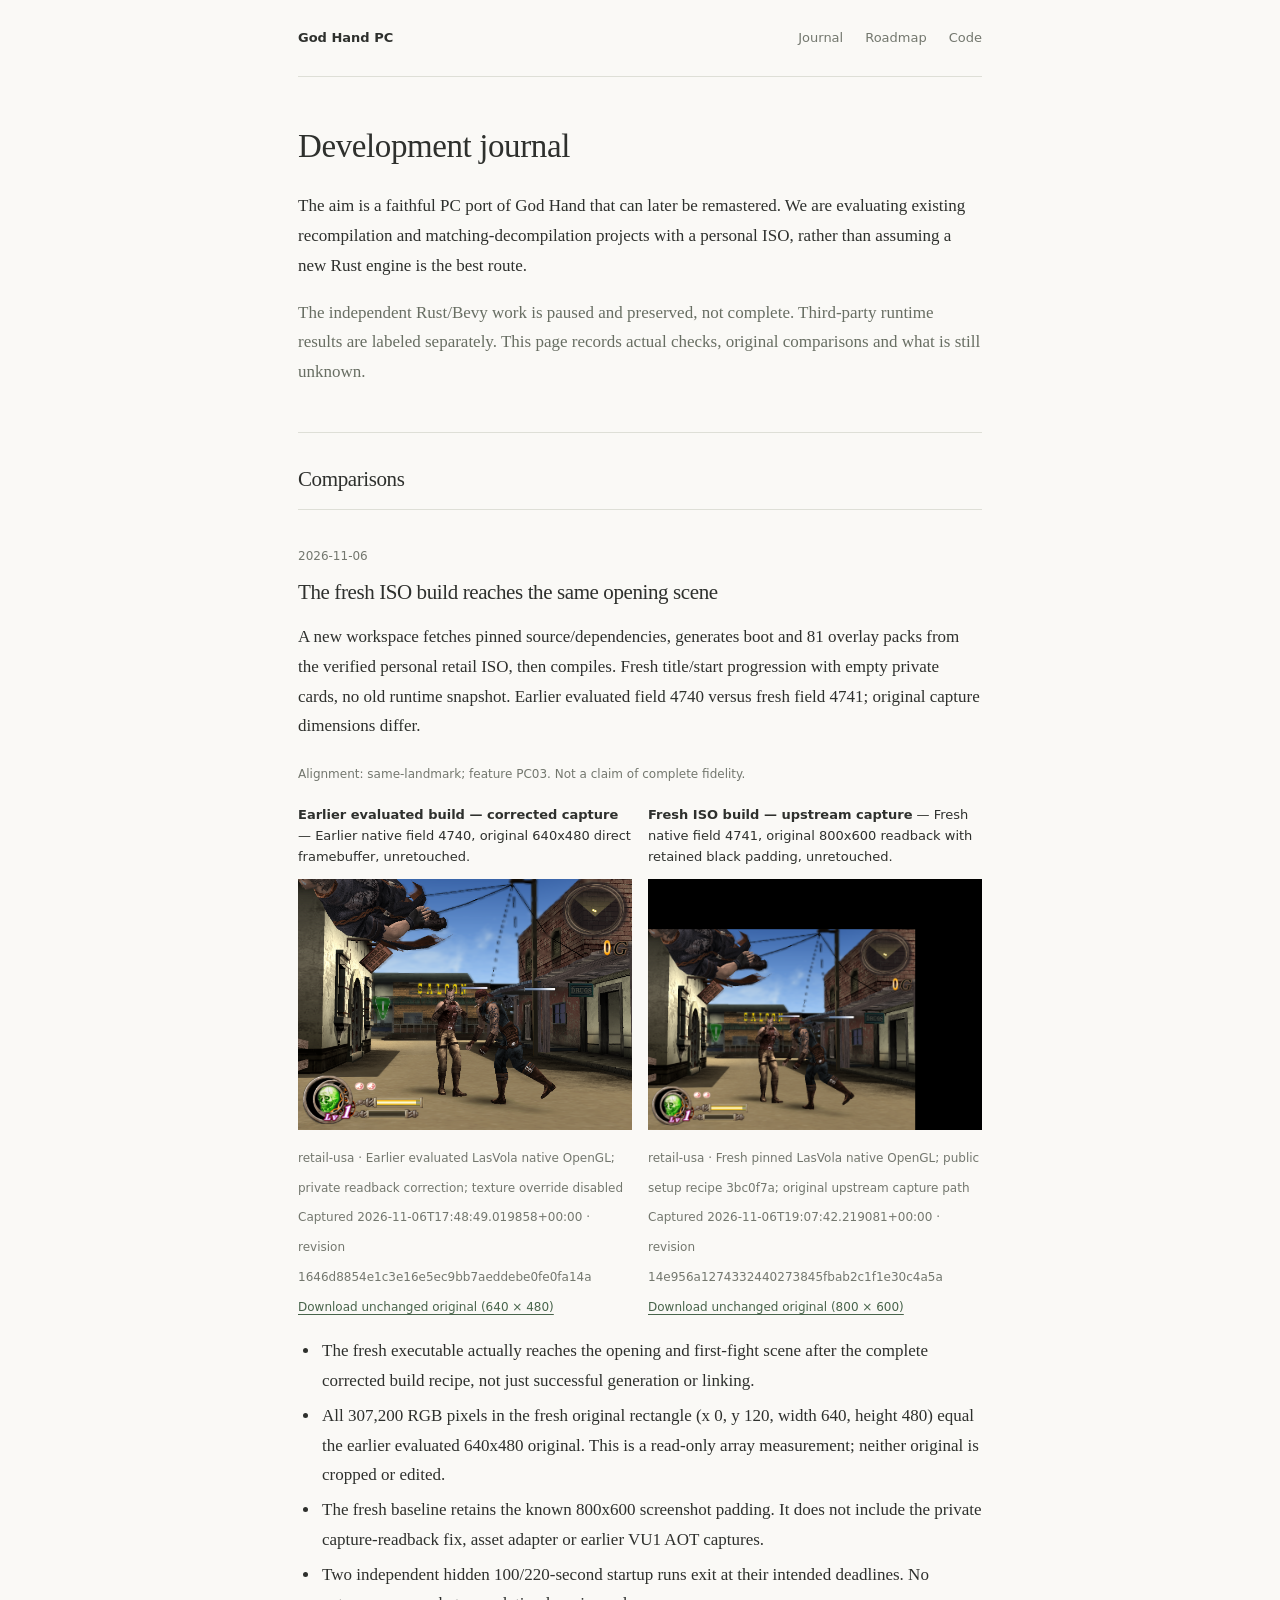
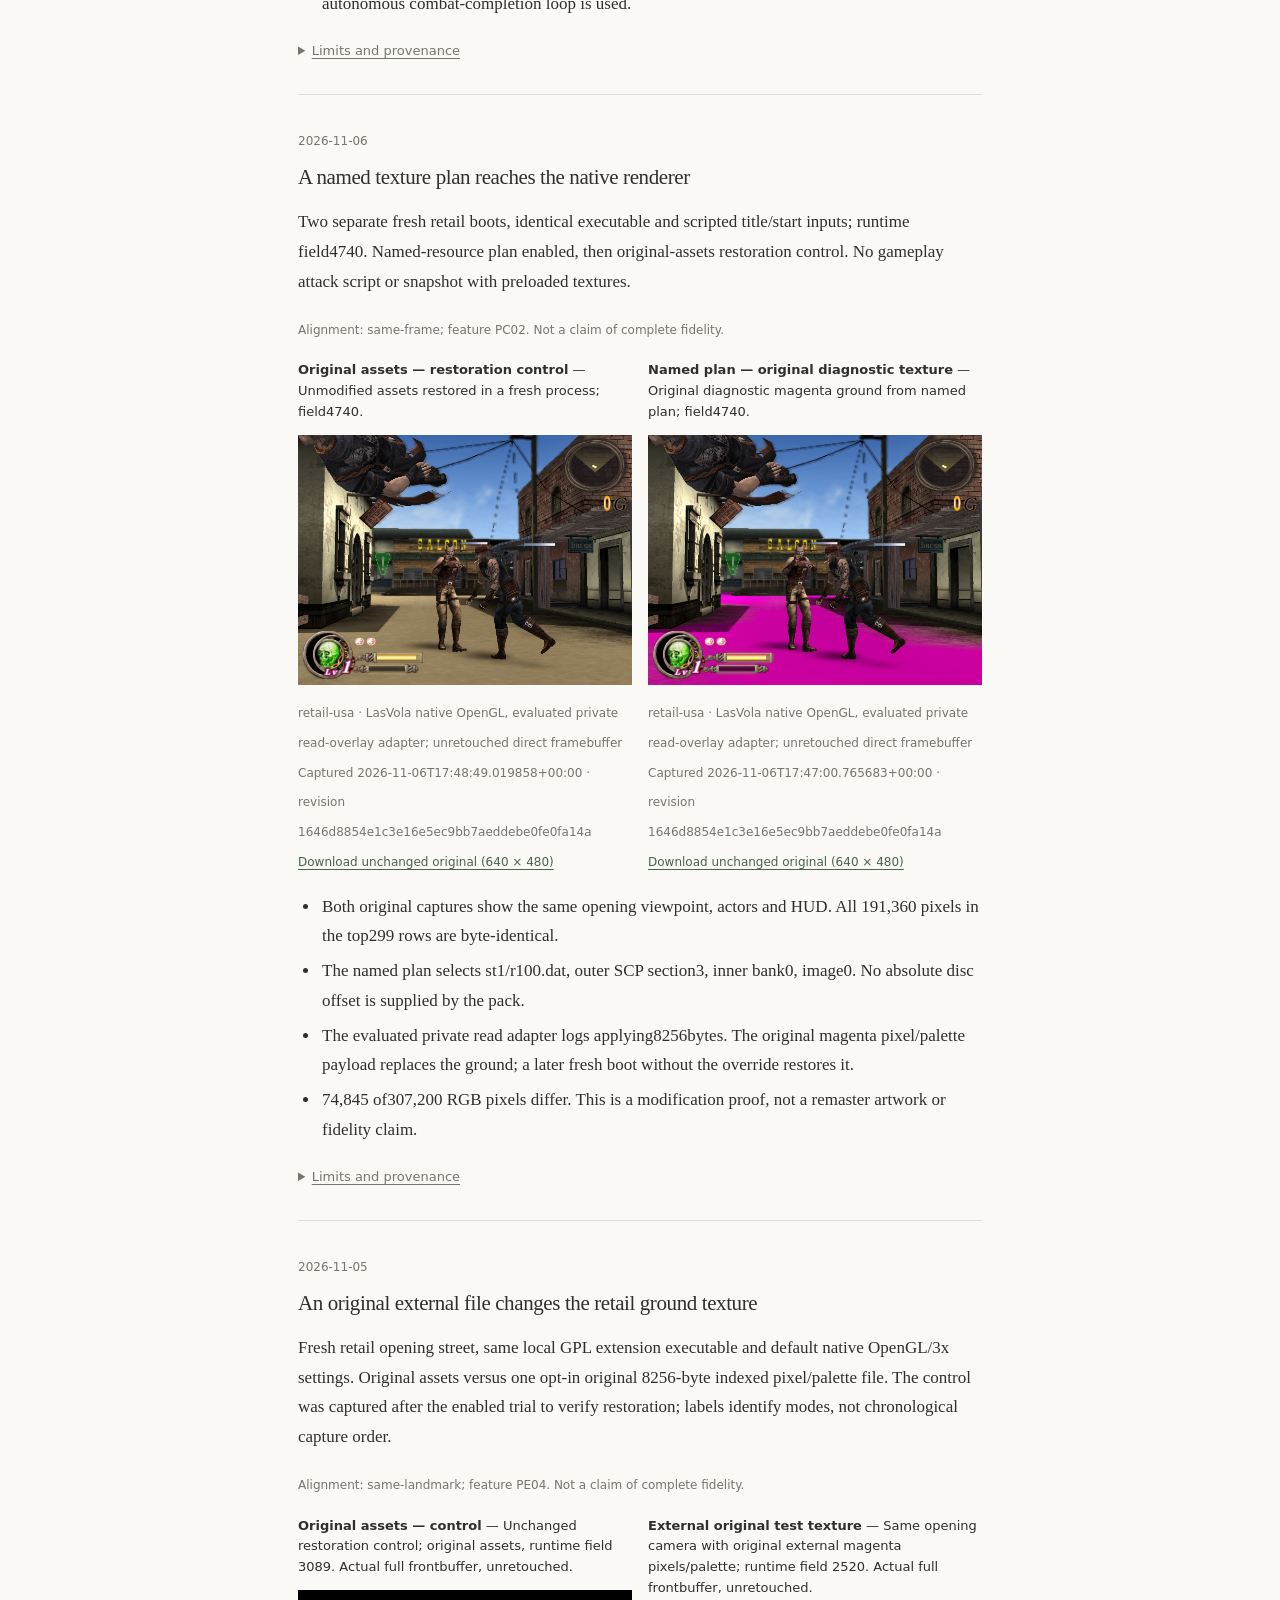
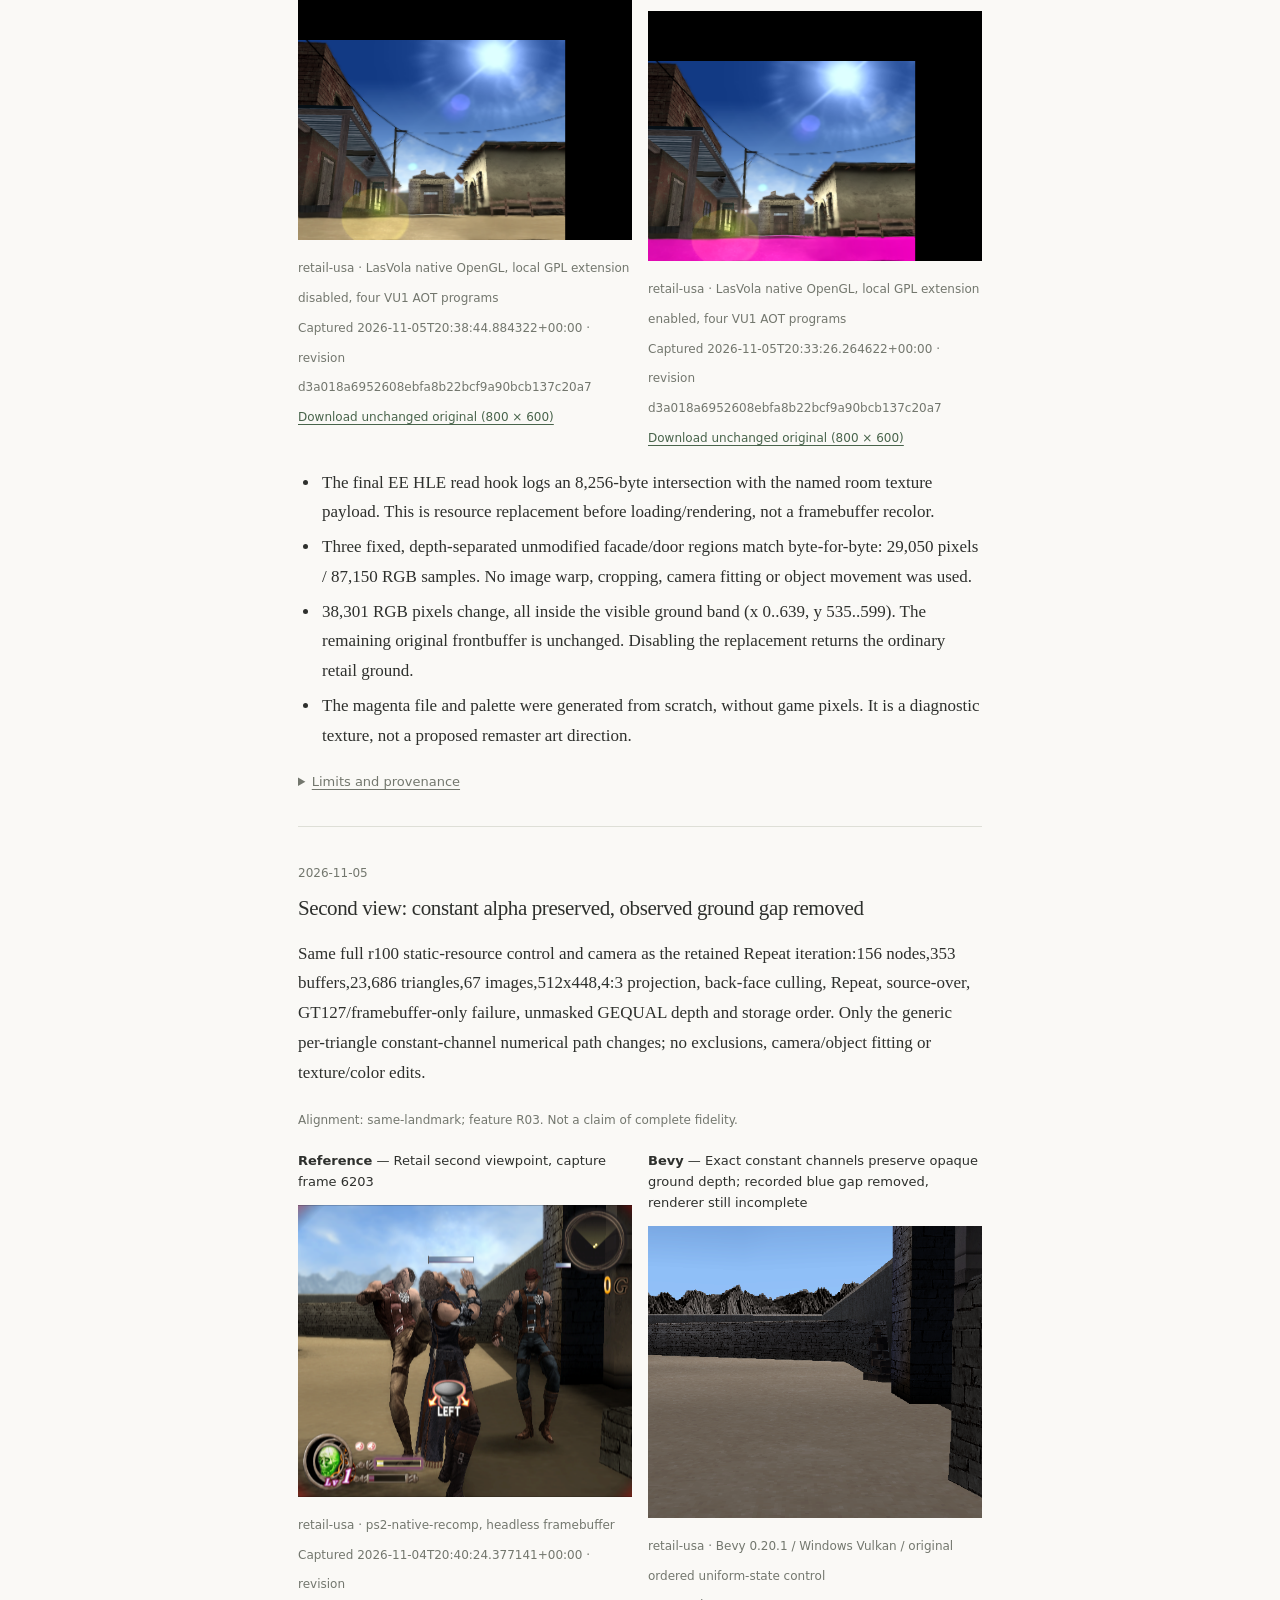
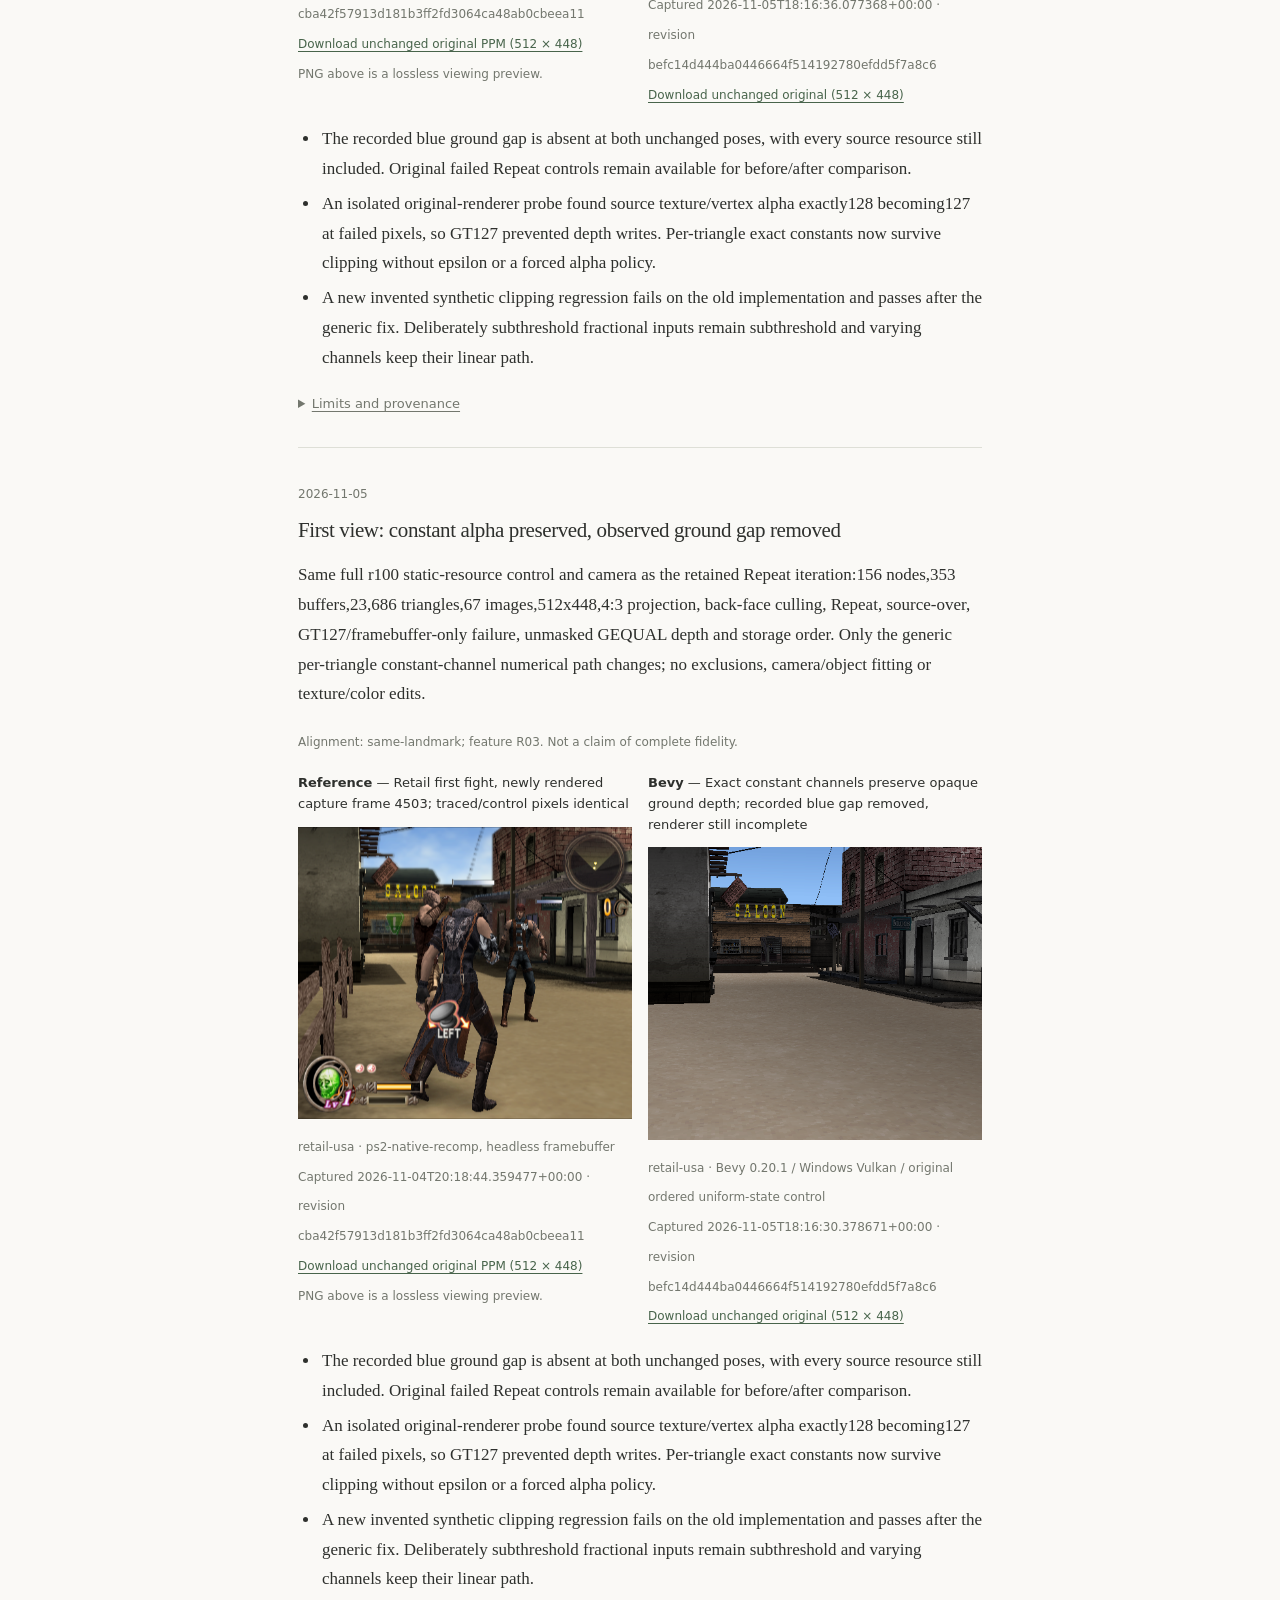
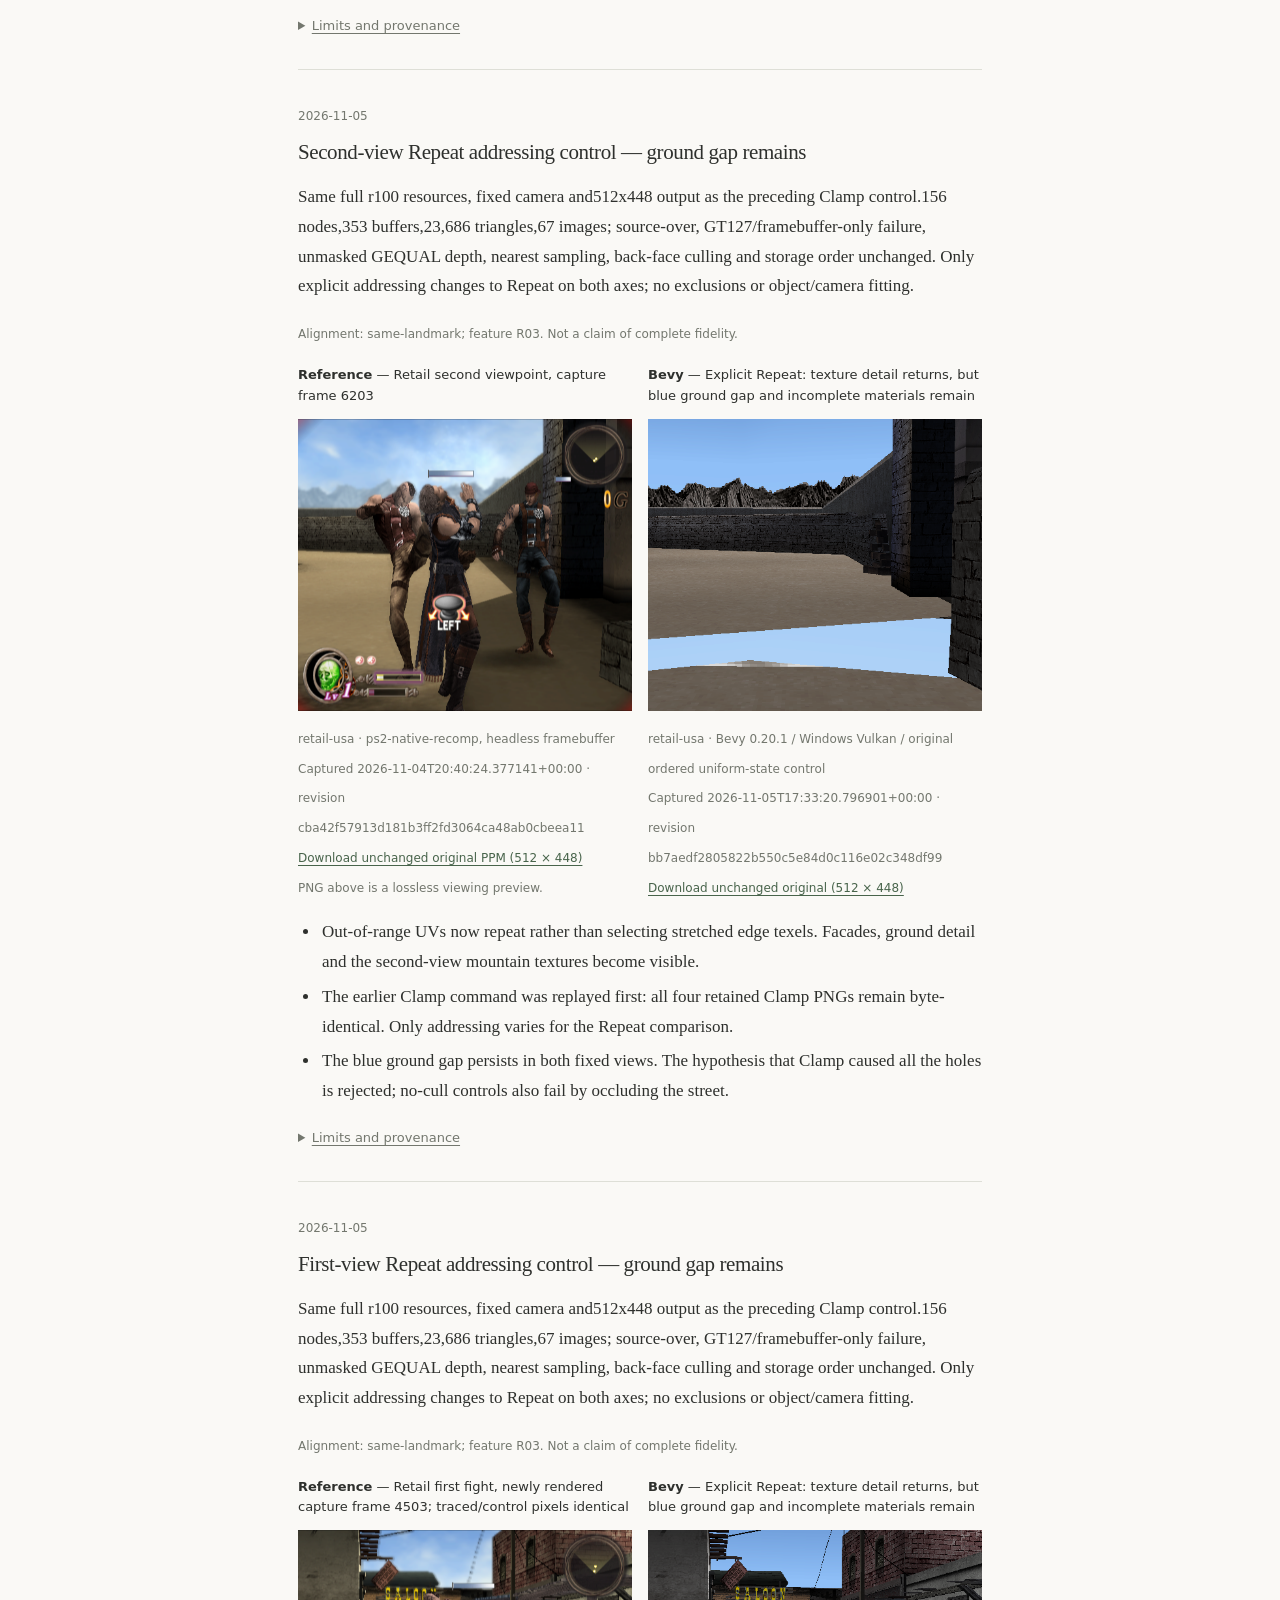
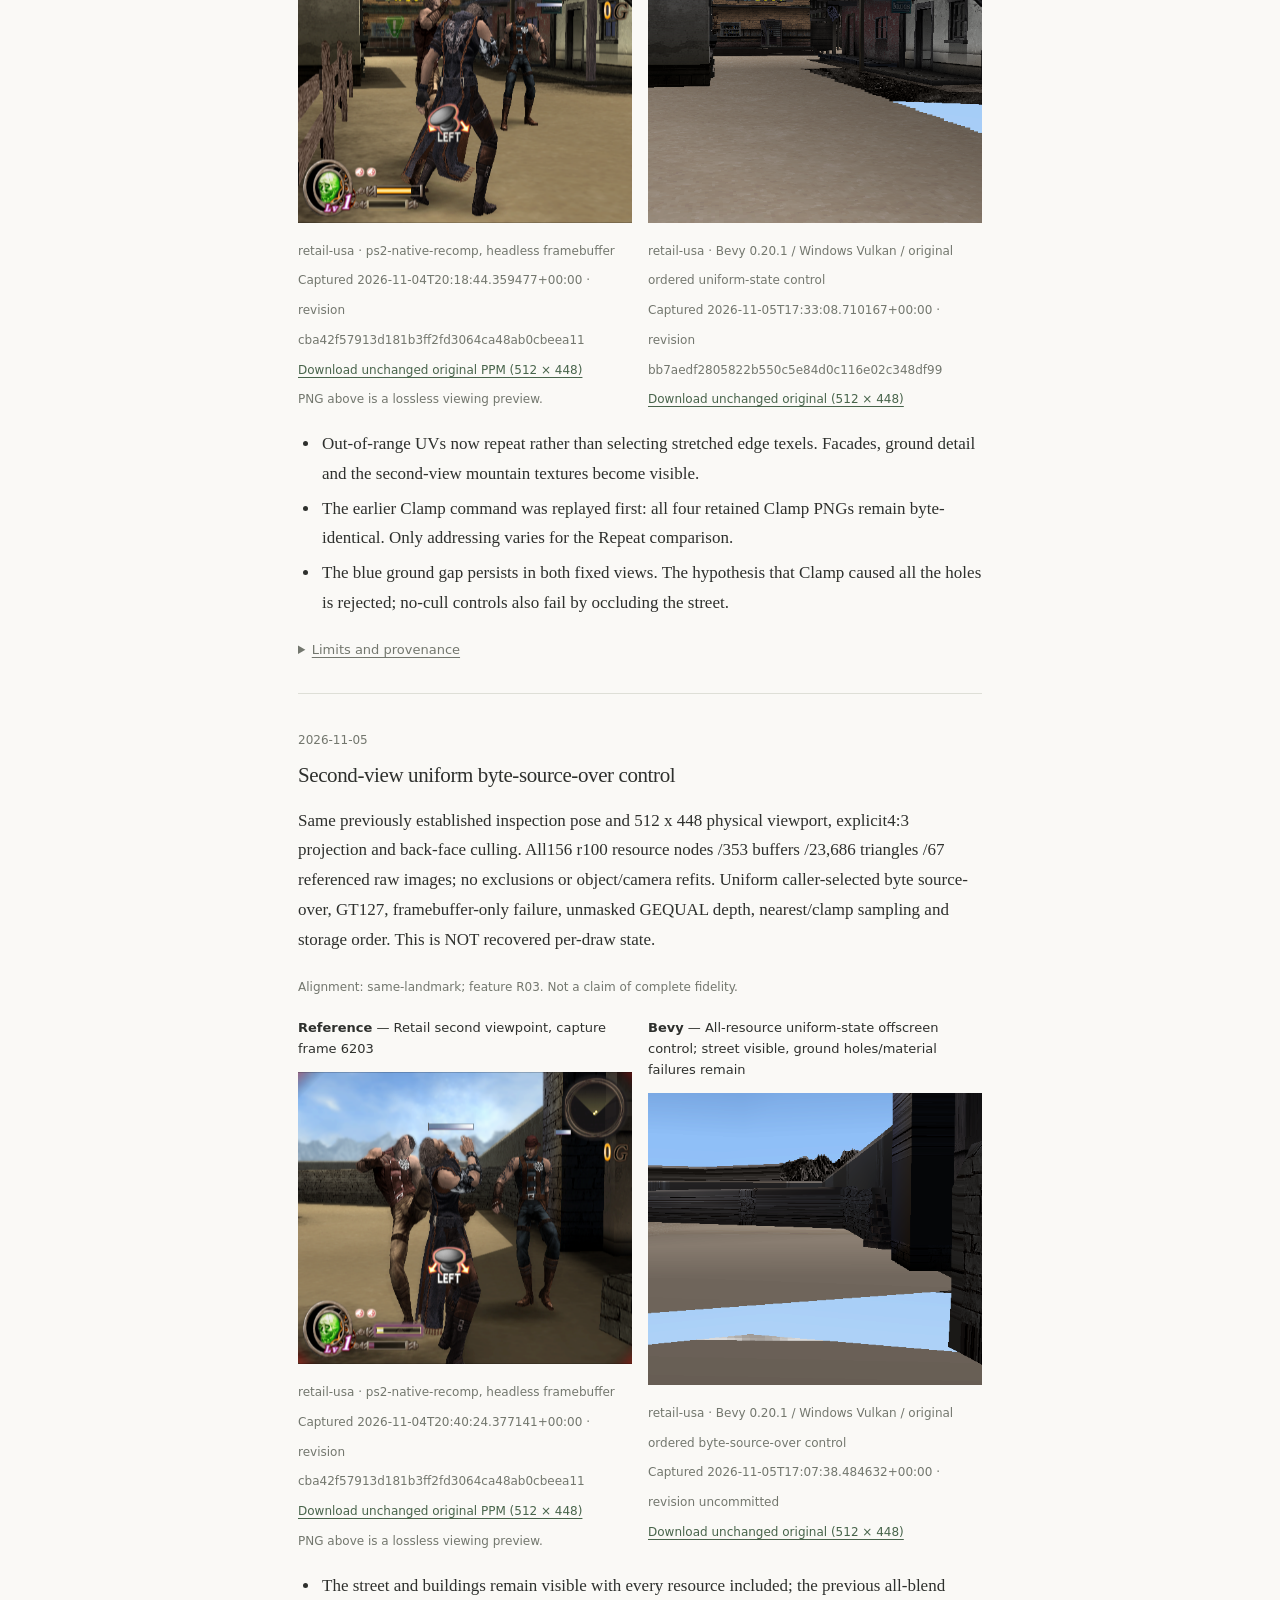
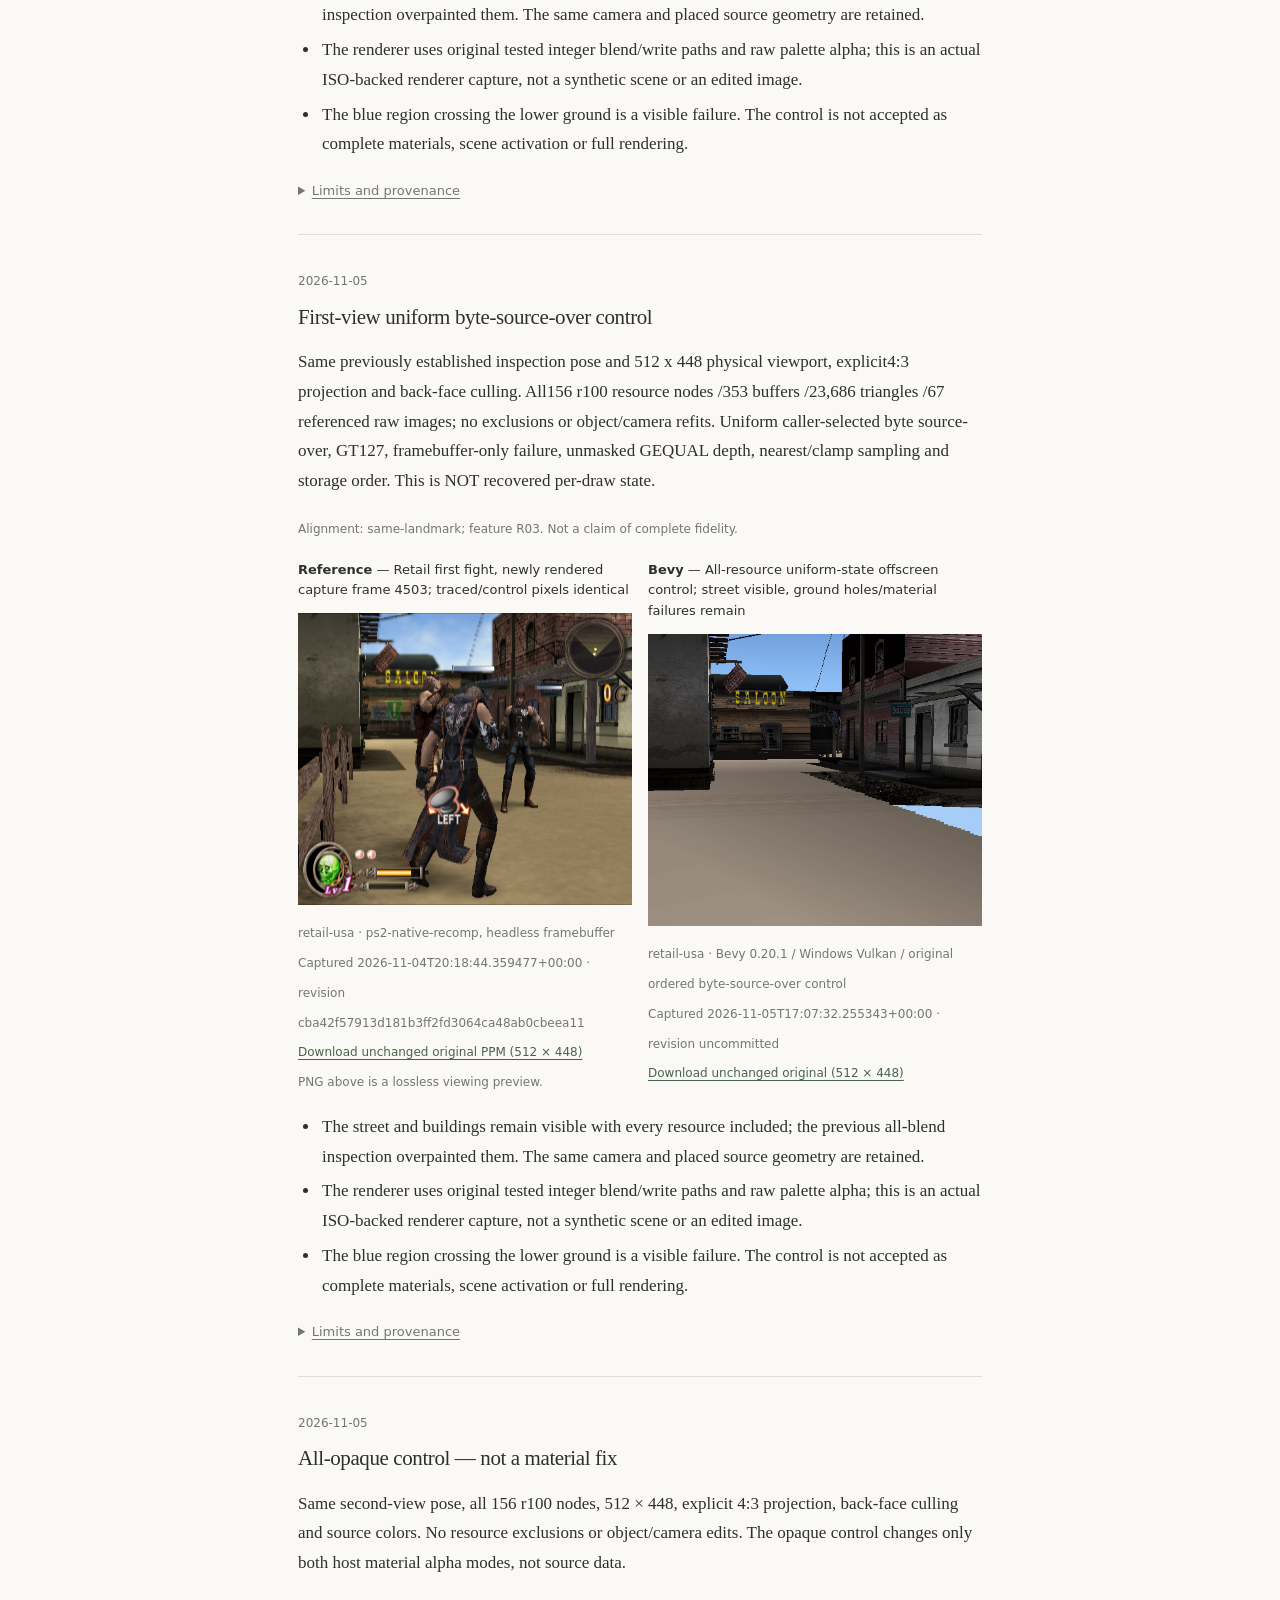
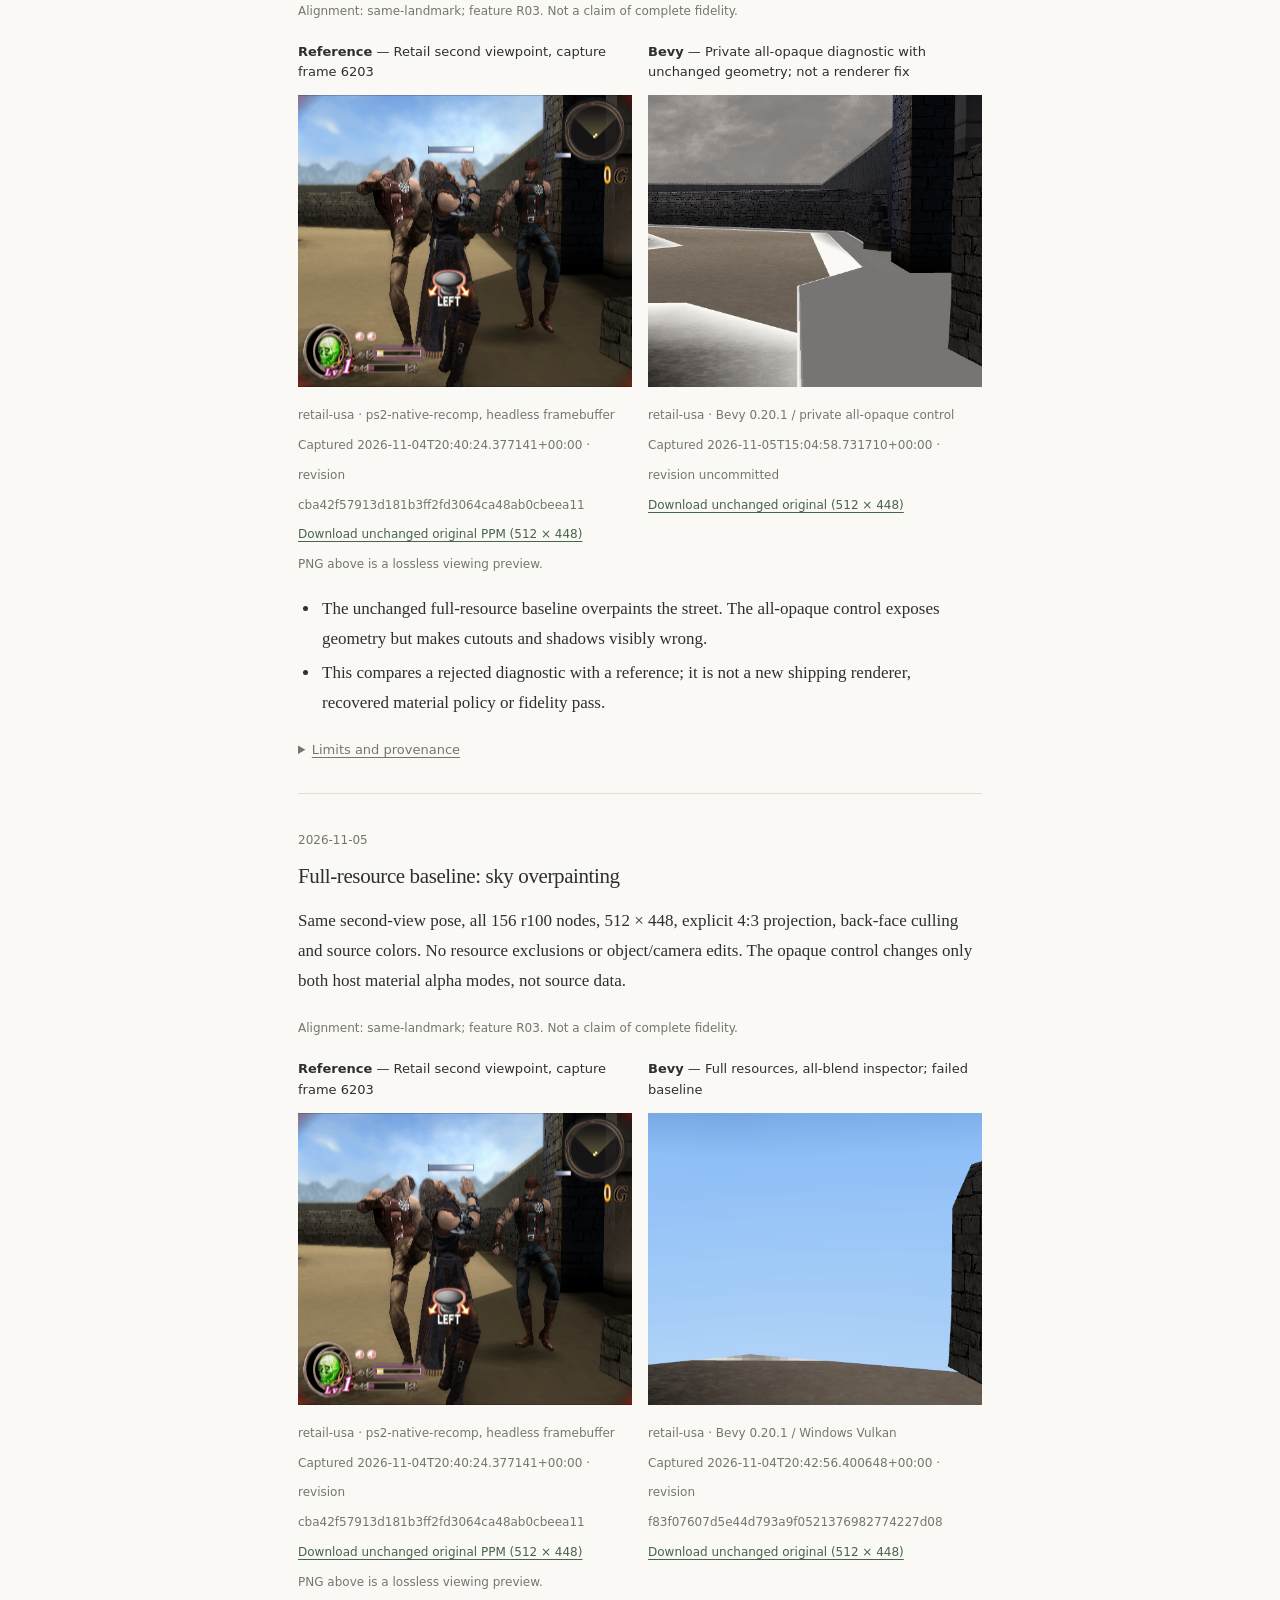
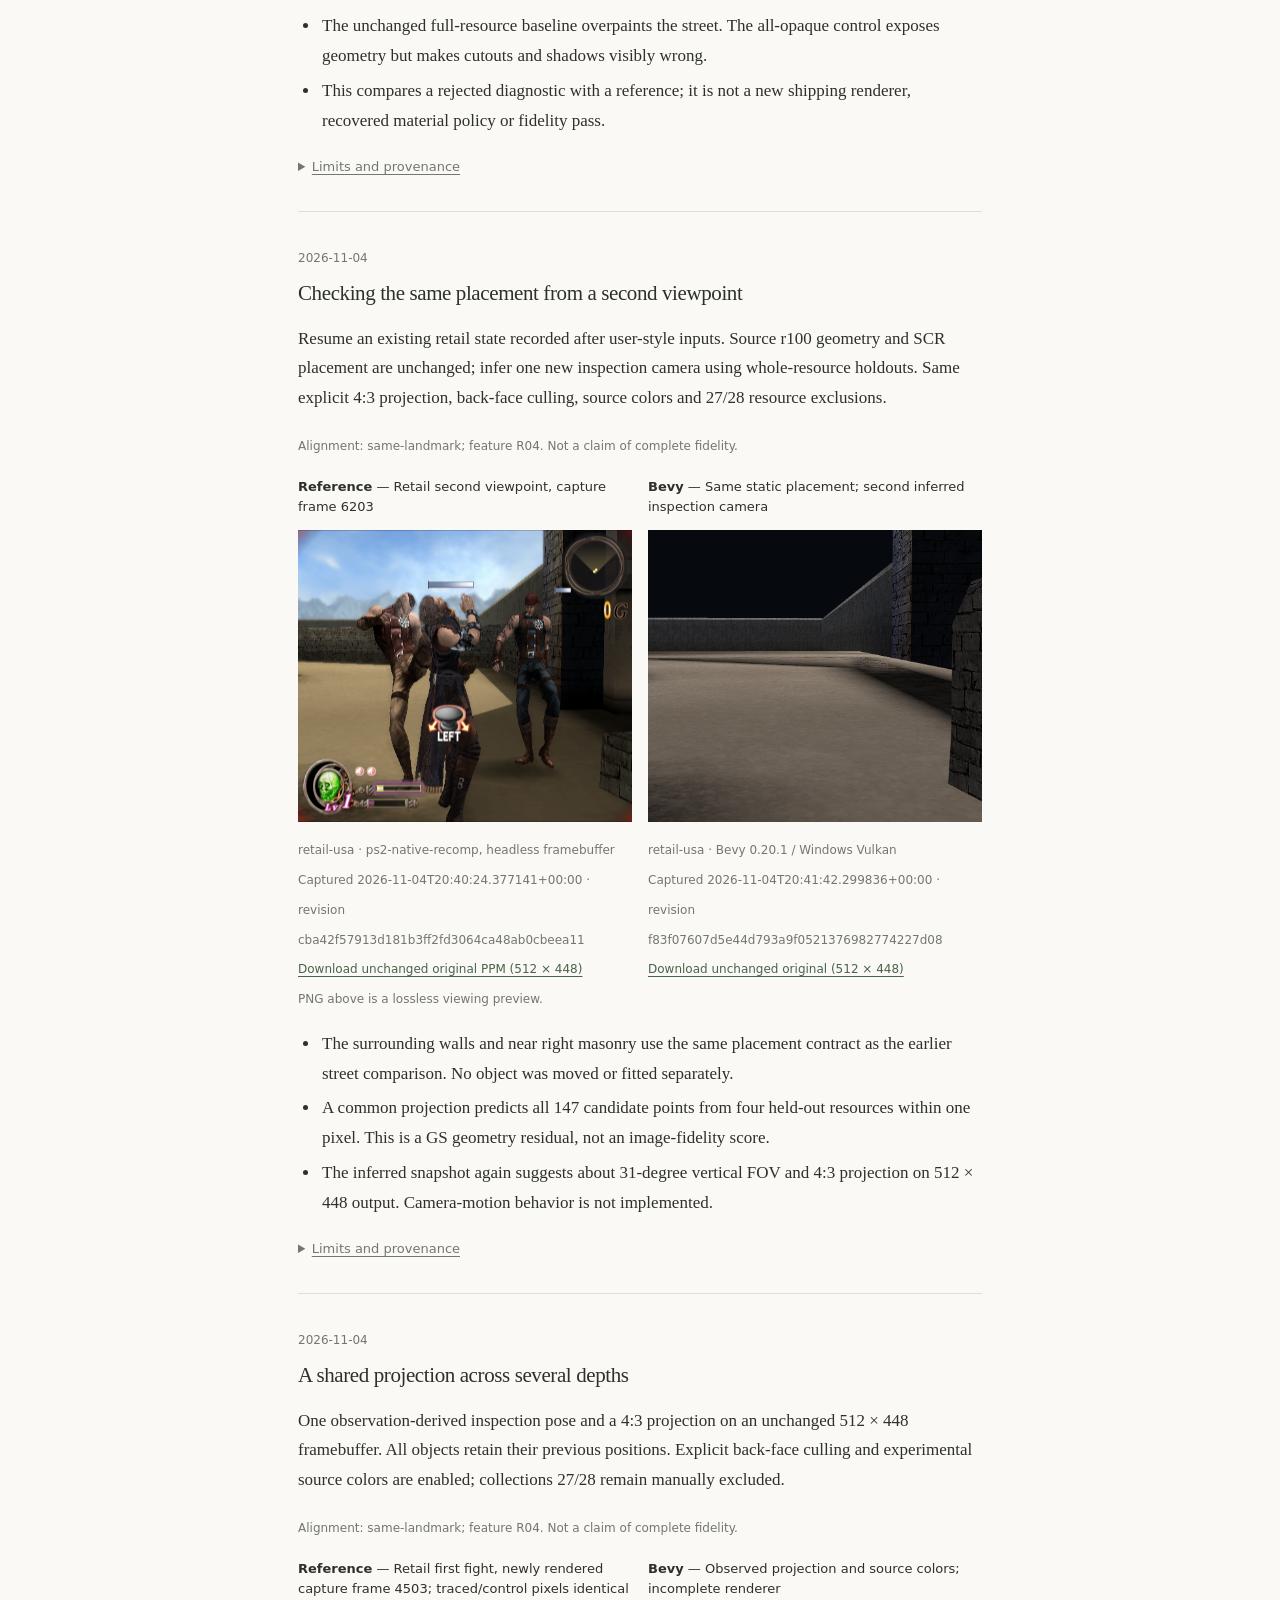
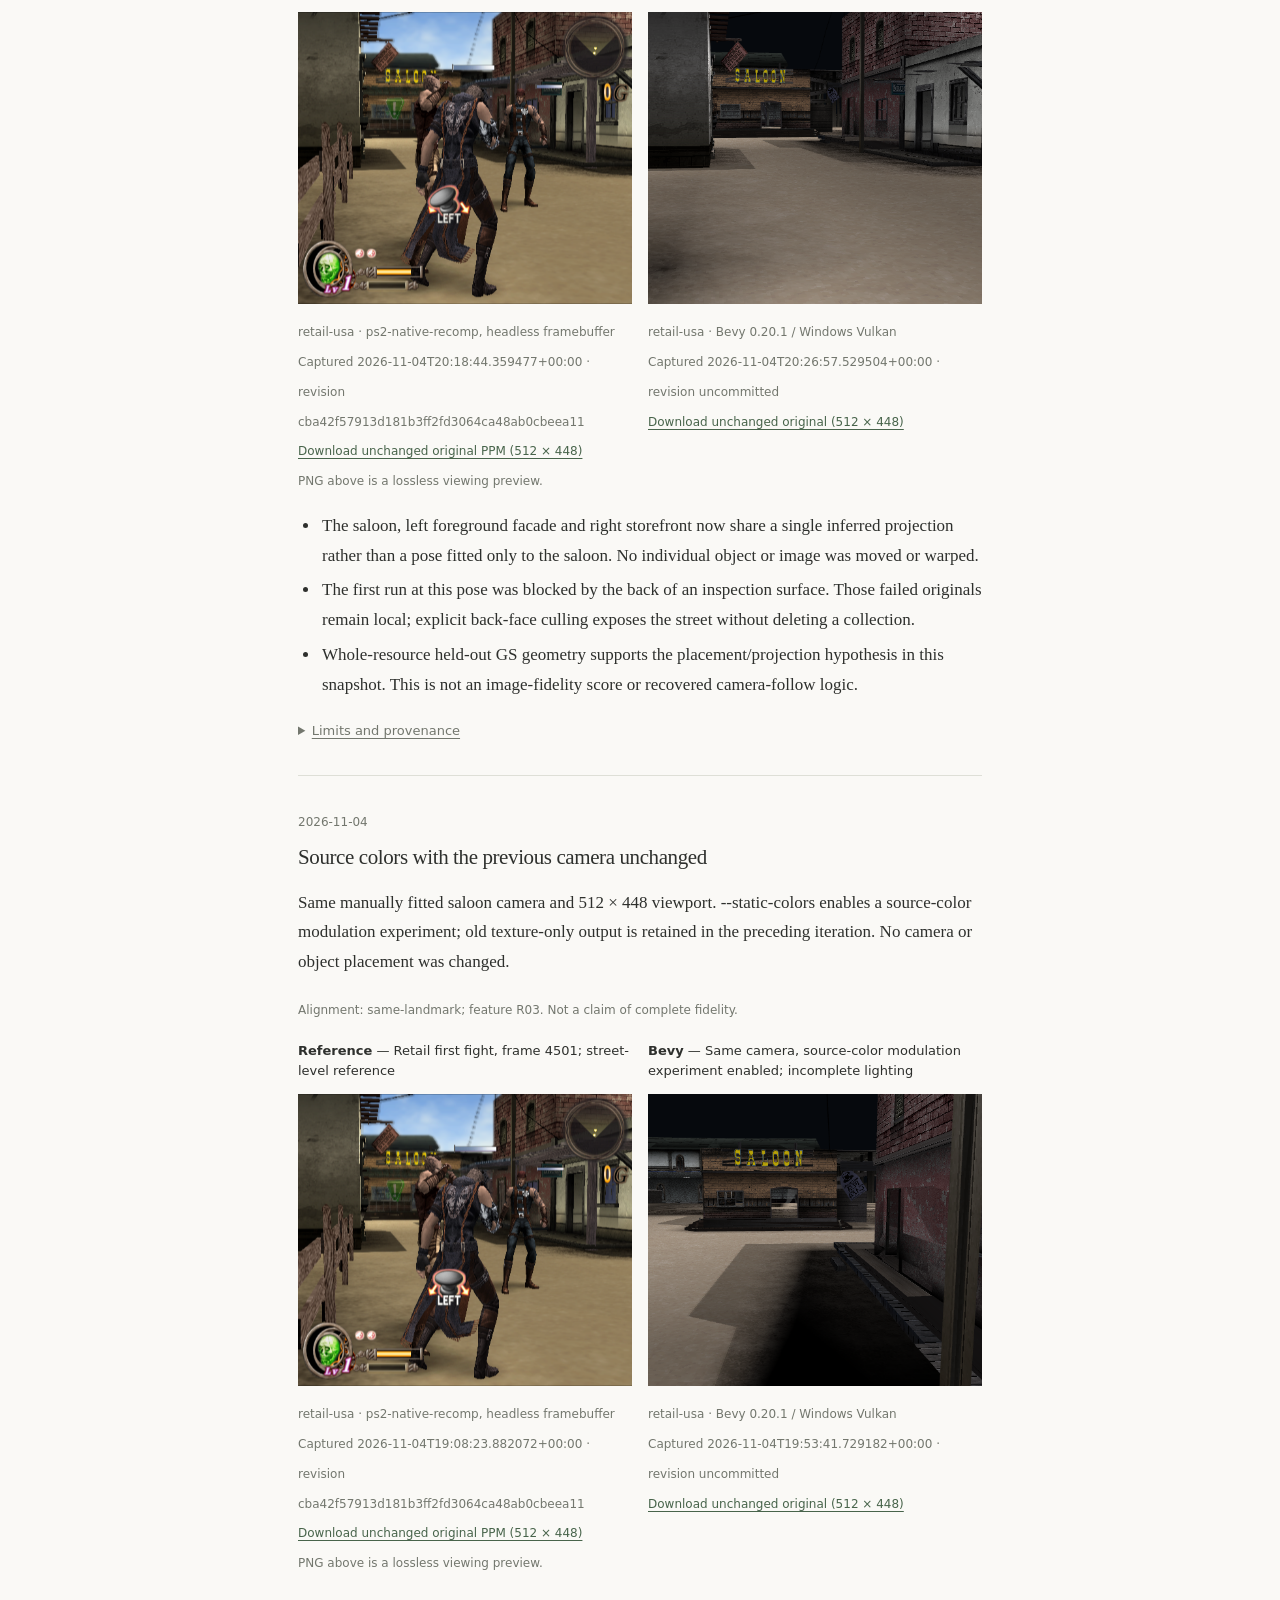
==== commit 38b243d6: "Verify the fresh native build with original opening-scene comparisons" ====
--- a/docs/dashboard/index.html
+++ b/docs/dashboard/index.html
@@ -22,7 +22,20 @@
     Third-party runtime results are labeled separately. This page records actual
     checks, original comparisons and what is still unknown.</p>
   </section>
-<section id="comparisons" aria-label="Reviewed renderer comparisons"><h2>Comparisons</h2><article id="comparison-2026-11-06-named-texture-plan">
+<section id="comparisons" aria-label="Reviewed renderer comparisons"><h2>Comparisons</h2><article id="comparison-2026-11-06-fresh-build-first-scene">
+<time datetime="2026-11-06">2026-11-06</time><h2>The fresh ISO build reaches the same opening scene</h2>
+<p>A new workspace fetches pinned source/dependencies, generates boot and 81 overlay packs from the verified personal retail ISO, then compiles. Fresh title/start progression with empty private cards, no old runtime snapshot. Earlier evaluated field 4740 versus fresh field 4741; original capture dimensions differ.</p><p><small>Alignment: same-landmark; feature PC03. Not a claim of complete fidelity.</small></p>
+<div class="comparison"><figure><figcaption><strong>Earlier evaluated build — corrected capture</strong> — Earlier native field 4740, original 640x480 direct framebuffer, unretouched.</figcaption>
+<a href="media/9bd97cff522321767ad5e101e11989751131ca32c2a2a7e76d55d6e80ab6e5be.png"><img src="media/9bd97cff522321767ad5e101e11989751131ca32c2a2a7e76d55d6e80ab6e5be.png" width="640" height="480" loading="lazy" alt="Earlier evaluated build — corrected capture: Earlier native field 4740, original 640x480 direct framebuffer, unretouched."></a>
+<small>retail-usa · Earlier evaluated LasVola native OpenGL; private readback correction; texture override disabled<br>
+Captured 2026-11-06T17:48:49.019858+00:00 · revision 1646d8854e1c3e16e5ec9bb7aeddebe0fe0fa14a<br>
+<a href="media/9bd97cff522321767ad5e101e11989751131ca32c2a2a7e76d55d6e80ab6e5be.png" download>Download unchanged original (640 × 480)</a></small></figure><figure><figcaption><strong>Fresh ISO build — upstream capture</strong> — Fresh native field 4741, original 800x600 readback with retained black padding, unretouched.</figcaption>
+<a href="media/fd53182e7a2982021e5c5008d2e5dbab4dbd907cf9dfe52edc520c9a5d02315e.png"><img src="media/fd53182e7a2982021e5c5008d2e5dbab4dbd907cf9dfe52edc520c9a5d02315e.png" width="800" height="600" loading="lazy" alt="Fresh ISO build — upstream capture: Fresh native field 4741, original 800x600 readback with retained black padding, unretouched."></a>
+<small>retail-usa · Fresh pinned LasVola native OpenGL; public setup recipe 3bc0f7a; original upstream capture path<br>
+Captured 2026-11-06T19:07:42.219081+00:00 · revision 14e956a1274332440273845fbab2c1f1e30c4a5a<br>
+<a href="media/fd53182e7a2982021e5c5008d2e5dbab4dbd907cf9dfe52edc520c9a5d02315e.png" download>Download unchanged original (800 × 600)</a></small></figure></div><ul><li>The fresh executable actually reaches the opening and first-fight scene after the complete corrected build recipe, not just successful generation or linking.</li><li>All 307,200 RGB pixels in the fresh original rectangle (x 0, y 120, width 640, height 480) equal the earlier evaluated 640x480 original. This is a read-only array measurement; neither original is cropped or edited.</li><li>The fresh baseline retains the known 800x600 screenshot padding. It does not include the private capture-readback fix, asset adapter or earlier VU1 AOT captures.</li><li>Two independent hidden 100/220-second startup runs exit at their intended deadlines. No autonomous combat-completion loop is used.</li></ul>
+<details><summary>Limits and provenance</summary><ul><li>Both images are third-party native C++ runtime output, NOT Bevy, PS2 hardware or PCSX2. Registry side names are historical; visible labels identify the actual builds.</li><li>One opening view is reproduced, not full renderer/game fidelity, general instruction coverage or a full playthrough. Generation still reports one unresolved error; it is retained, not suppressed.</li><li>The two originals have different dimensions and global capture fields. Known readback padding is measured, not removed. No image warp, object/camera fit or derived cropped PNG was created.</li><li>No cold shader-cache or real-time-performance claim. Game Save/Load, physical input, audible audio and later-stage stability remain open. An extra pause-input attempt did not produce a verified pause menu in the last fresh capture.</li><li>The public named-resource runtime bridge remains separate unfinished work. No ISO, generated game source, asset, ELF, dump, save or executable is published.</li></ul>
+<p>Game imagery belongs to its rights holders and is not covered by the project MIT license. Original file hashes are recorded in the public manifest.</p></details></article><article id="comparison-2026-11-06-named-texture-plan">
 <time datetime="2026-11-06">2026-11-06</time><h2>A named texture plan reaches the native renderer</h2>
 <p>Two separate fresh retail boots, identical executable and scripted title/start inputs; runtime field4740. Named-resource plan enabled, then original-assets restoration control. No gameplay attack script or snapshot with preloaded textures.</p><p><small>Alignment: same-frame; feature PC02. Not a claim of complete fidelity.</small></p>
 <div class="comparison"><figure><figcaption><strong>Original assets — restoration control</strong> — Unmodified assets restored in a fresh process; field4740.</figcaption>
@@ -221,6 +234,24 @@
   <section id="journal" aria-label="Journal entries">
     <article>
   <time datetime="2026-11-06">2026-11-06</time>
+  <h2>The fresh ISO build reaches the opening scene</h2>
+  <p>The corrected personal-disc recipe now completes in a fresh workspace. Its actual executable reaches the opening and first-fight scene; a selected capture reproduces the earlier evaluated image content.</p>
+  <ul><li>Fetched pinned upstream and eight exact dependencies, generated the boot program and 81 overlays, reconfigured and linked the executable. All six steps return zero; source and original ISO hashes remain unchanged.</li><li>Ran separate hidden 100/220-second probes with fresh private cards and no old runtime snapshot. The opening and first-fight scene are observed; both probes stop at their intended deadlines.</li><li>Published both unretouched comparison originals. All 307,200 pixels of visible image content match after accounting for the known capture padding. Full original dimensions and the padding remain visible and downloadable.</li><li>Backed up the new baseline executable before any resource-adapter work. The earlier evaluated build, failed fresh trial, original discs and paused Rust work are preserved.</li></ul>
+<p class="reading"><a href="https://github.com/YYoudi/god-hand-rs/blob/main/docs/retail-setup-2026-11-06.md">Complete fresh-build result, controls and remaining work</a></p>
+  <details><summary>Checks and limitations</summary>
+    <p>62 synthetic continuation tests and CI pass. Actual complete local build and two bounded native runs are recorded. The sampled image equality is a read-only measurement, not a crop, FPS claim or general fidelity score. Public journal checks remain separate.</p><p>Generation still reports one unresolved error. The fresh baseline lacks the private asset adapter and capture-readback fix; no VU1 AOT captures from the earlier build are imported. Public named-pack integration, real game Save/Load, physical input, audible audio and later-stage stability remain open. The additional pause-input attempt was not verified as a pause menu.</p>
+  </details>
+</article><article>
+  <time datetime="2026-11-06">2026-11-06</time>
+  <h2>Trying the setup in a fresh workspace</h2>
+  <p>The separate GPL tooling now runs the personal-disc build sequence with exact dependency pins. An actual fresh trial exposed a stale build-graph problem; the corrected trial has reached native compilation.</p>
+  <ul><li>Fetched a fresh pinned upstream and eight exact dependency revisions. A prepare-only run verified their license receipts and a separate read-only ISO copy; the original disc and evaluated executable are preserved.</li><li>The first full trial generated the boot program and all 81 overlay packs, then failed because its old Ninja graph did not contain the game target. An invented CMake regression reproduces that failure.</li><li>Added an explicit configure after generation, then started another entirely fresh workspace. All generation gates and the game configure now succeed; the same native compilation is still running, not yet a completed executable.</li><li>Retained the recompiler diagnostics: the old tested retail log and the fresh run both report one unresolved error despite exit zero. The new recipe warns rather than claiming a clean translation.</li></ul>
+<p class="reading"><a href="https://github.com/YYoudi/god-hand-rs/blob/main/docs/retail-setup-2026-11-06.md">Fresh trials, failed target and remaining setup checks</a></p>
+  <details><summary>Checks and limitations</summary>
+    <p>62 original synthetic tests and continuation CI pass. Actual fresh acquisition, ISO verification, boot/81-overlay generation and corrected configure are observed. The complete fresh executable and runtime boot remain separate pending gates. No game data is used in CI.</p><p>Windows/MSVC setup with explicit path/tool requirements; not yet a verified installer. The public named-pack runtime bridge, genuine game Save/Load and later-stage stability remain open. Prototype feasibility produced a linked executable and a reproduced startup blocker, not a working debug menu.</p>
+  </details>
+</article><article>
+  <time datetime="2026-11-06">2026-11-06</time>
   <h2>A named path reaches the native renderer</h2>
   <p>The separate GPL tooling can resolve one texture from a verified personal ISO. Two fresh native runs show the original diagnostic replacement and restoration.</p>
   <ul><li>Implemented the original resource-plan metadata command with47 game-free synthetic tests. Public continuation CI passes. Packs name a resource and explicit container ordinals, not a hardcoded disc offset.</li><li>Verified st1/r100.dat / SCP section3 / bank0 / image0 against the previously proven8256-byte payload. A wrong section is refused rather than guessed.</li><li>Passed the named plan through the evaluated private read adapter. Two bounded100-second fresh boots produce49 original captures each. The selected field4740 pair has identical camera, actors and HUD above the ground; original assets return when the override is absent.</li><li>The resumed prototype native build now links successfully. An actual60-second hidden run loads the original prototype ELF but repeatedly reports unsupported kernel syscall0x7a; no framebuffer/title/debug menu is validated. This is a startup blocker, not a playable prototype.</li></ul>
@@ -482,7 +513,7 @@
   </details>
 </article>
   </section>
-  <section><h2>Journal captures</h2><ul><li><a href="captures/2026-11-06-named-plan-comparison.jpg">Original assets and named-plan diagnostic replacement</a> <small>— 2026-11-06 · Unretouched actual hidden-browser capture; reviewed native original screenshots are separately registered with provenance.</small></li><li><a href="captures/2026-11-06-named-plan-journal.jpg">Named-resource journal introduction</a> <small>— 2026-11-06 · Unretouched actual hidden-browser capture; reviewed native original screenshots are separately registered with provenance.</small></li><li><a href="captures/2026-11-06-continuation-prototype-journal.jpg">Separate GPL continuation and prototype generation/build experiment</a> <small>— 2026-11-06 · Unretouched actual hidden-browser journal capture. Original tooling and explicitly unverified prototype build stages; no game imagery or private desktop data.</small></li><li><a href="captures/2026-11-06-readback-journal.jpg">Synthetic screenshot-dimension controls and explicitly open persistence gates</a> <small>— 2026-11-06 · Unretouched actual hidden-browser capture of the English readback-experiment journal. Browser-only preview; no desktop input or game imagery in this capture.</small></li><li><a href="captures/2026-11-05-input-evaluation-reviewed.jpg">Observed input path and trace controls, without a speculative controller fix</a> <small>— 2026-11-05 · Unretouched actual hidden-browser capture of the English input-evaluation journal; no game pixels in this capture.</small></li><li><a href="captures/2026-11-05-linux-matching-journal.jpg">Supported Linux compiler probes, explicit failing prerequisite test and unverified matching build</a> <small>— 2026-11-05 · Unretouched actual hidden-browser capture of the English Linux toolchain evaluation journal; no game pixels in this capture.</small></li><li><a href="captures/2026-11-05-native-build-journal-selected.jpg">Locally built PC runtime and original external-texture proof, with open persistence gates</a> <small>— 2026-11-05 · Unretouched actual hidden-browser capture of the English native-build and texture-proof journal; taken before a minor directional wording correction. Original gameplay PNGs are registered separately.</small></li><li><a href="captures/2026-11-05-port-evaluation.jpg">Priority change and explicitly unverified native runtime/modification gates</a> <small>— 2026-11-05 · Unretouched actual local English journal screenshot, captured in a hidden browser; no new unreviewed game imagery</small></li><li><a href="captures/2026-11-05-constant-channels.jpg">Constant-alpha regression and observed ground-band correction</a> <small>— 2026-11-05 · Unretouched browser screenshot of the actual local English constant-channel journal; original reference/control pairs are registered separately</small></li><li><a href="captures/2026-11-05-texture-addressing.jpg">Repeat sampling result and rejected all-hole hypothesis</a> <small>— 2026-11-05 · Unretouched browser screenshot of the actual local English Repeat addressing journal; original game/control pairs are registered separately</small></li><li><a href="captures/2026-11-05-byte-source-over.jpg">Both all-resource uniform byte-blend controls and their visible ground failures</a> <small>— 2026-11-05 · Unretouched browser screenshot of the actual local English journal; reviewed original comparison pairs are registered separately</small></li><li><a href="captures/2026-11-05-raw-texture-alpha.jpg">Raw texture alpha preserved separately from presentation transparency</a> <small>— 2026-11-05 · Unretouched browser screenshot of the actual local English raw-alpha journal entry; no game imagery</small></li><li><a href="captures/2026-11-05-ordered-alpha-gpu.jpg">Resumed development and synthetic ordered GPU alpha-stage validation</a> <small>— 2026-11-05 · Unretouched browser screenshot of the actual local English journal entry; no game or synthetic fixture imagery</small></li><li><a href="captures/2026-11-05-repository-rename.jpg">Repository rename and paused development goal</a> <small>— 2026-11-05 · Unretouched browser screenshot of the actual renamed local journal entry; no game imagery</small></li><li><a href="captures/2026-11-05-render-goal.jpg">Native rendering goal and rejected all-opaque control</a> <small>— 2026-11-05 · Unretouched browser screenshot of the actual local journal; thumbnails use reviewed registered original reference and rejected-control renders</small></li><li><a href="captures/2026-11-04-second-view.jpg">Second-view check with unchanged static placement</a> <small>— 2026-11-04 · Unretouched browser screenshot of the actual local journal; thumbnails use reviewed registered reference/Bevy originals</small></li><li><a href="captures/2026-11-04-observed-projection.jpg">Shared static projection with explicit aspect and back-face culling</a> <small>— 2026-11-04 · Unretouched browser screenshot of the actual local journal; thumbnails show reviewed registered reference/Bevy originals</small></li><li><a href="captures/2026-11-04-source-colors.jpg">Source-color experiment at the unchanged inspection camera</a> <small>— 2026-11-04 · Unretouched browser screenshot of the actual local journal; thumbnails use reviewed registered reference/Bevy originals</small></li><li><a href="captures/2026-11-04-saloon-camera.jpg">Same saloon landmark with an explicit inspection camera</a> <small>— 2026-11-04 · Unretouched browser screenshot of the actual local same-landmark gallery; thumbnails use reviewed registered comparison originals</small></li><li><a href="captures/2026-11-04-candidate-layout.jpg">Candidate layout and unmatched retail reference comparison</a> <small>— 2026-11-04 · Unretouched browser capture of the actual local comparison gallery; thumbnails use the explicitly registered reference/Bevy pair</small></li><li><a href="captures/2026-11-04-progress-comparisons.jpg">Persistent progress and original comparison publication entry</a> <small>— 2026-11-04 · Unretouched browser screenshot of the actual local English journal; no game imagery</small></li><li><a href="captures/2026-11-03-static-prop.jpg">First static prop and texture-bank journal entry</a> <small>— 2026-11-03 · Browser capture of the local English journal; no game imagery</small></li><li><a href="captures/2026-11-03-room-containers.jpg">Room-container and node-metadata journal entry</a> <small>— 2026-11-03 · Browser capture of the local English journal; no game imagery</small></li><li><a href="captures/2026-11-03-data-map.jpg">FST mapping and first ISO texture-reader entry</a> <small>— 2026-11-03 · Browser capture of the local English journal; no game imagery</small></li><li><a href="captures/2026-11-03-rust-foundation.jpg">First Rust foundation workflow entry</a> <small>— 2026-11-03 · Browser capture of the local English journal; no game imagery</small></li><li><a href="captures/2026-11-03-english-journal.jpg">Development journal in English</a> <small>— 2026-11-03 · Browser capture of the local English journal; no game imagery</small></li><li><a href="captures/2026-11-03-essai-natif.jpg">Historical French journal — native trial entry</a> <small>— 2026-11-03 · Browser capture of the local journal, before the English translation; no game imagery</small></li><li><a href="captures/2026-11-03-carnet.jpg">Historical French journal — first version</a> <small>— 2026-11-03 · Browser capture of the local journal, before the English translation; no game imagery</small></li></ul></section>
+  <section><h2>Journal captures</h2><ul><li><a href="captures/2026-11-06-fresh-build-result.jpg">Fresh ISO build and earlier evaluated native scene, with screenshot padding retained</a> <small>— 2026-11-06 · Unretouched actual hidden-browser capture of the fresh-build comparison. Thumbnails come only from the reviewed original native screenshots registered in comparisons; no private desktop pixels or game-code output.</small></li><li><a href="captures/2026-11-06-fresh-setup-journal.jpg">Fresh setup trials, reproduced build-graph failure and explicitly pending native build</a> <small>— 2026-11-06 · Unretouched actual hidden-browser capture of the English fresh-setup trial entry. No game imagery, generated code or private desktop pixels.</small></li><li><a href="captures/2026-11-06-named-plan-comparison.jpg">Original assets and named-plan diagnostic replacement</a> <small>— 2026-11-06 · Unretouched actual hidden-browser capture; reviewed native original screenshots are separately registered with provenance.</small></li><li><a href="captures/2026-11-06-named-plan-journal.jpg">Named-resource journal introduction</a> <small>— 2026-11-06 · Unretouched actual hidden-browser capture; reviewed native original screenshots are separately registered with provenance.</small></li><li><a href="captures/2026-11-06-continuation-prototype-journal.jpg">Separate GPL continuation and prototype generation/build experiment</a> <small>— 2026-11-06 · Unretouched actual hidden-browser journal capture. Original tooling and explicitly unverified prototype build stages; no game imagery or private desktop data.</small></li><li><a href="captures/2026-11-06-readback-journal.jpg">Synthetic screenshot-dimension controls and explicitly open persistence gates</a> <small>— 2026-11-06 · Unretouched actual hidden-browser capture of the English readback-experiment journal. Browser-only preview; no desktop input or game imagery in this capture.</small></li><li><a href="captures/2026-11-05-input-evaluation-reviewed.jpg">Observed input path and trace controls, without a speculative controller fix</a> <small>— 2026-11-05 · Unretouched actual hidden-browser capture of the English input-evaluation journal; no game pixels in this capture.</small></li><li><a href="captures/2026-11-05-linux-matching-journal.jpg">Supported Linux compiler probes, explicit failing prerequisite test and unverified matching build</a> <small>— 2026-11-05 · Unretouched actual hidden-browser capture of the English Linux toolchain evaluation journal; no game pixels in this capture.</small></li><li><a href="captures/2026-11-05-native-build-journal-selected.jpg">Locally built PC runtime and original external-texture proof, with open persistence gates</a> <small>— 2026-11-05 · Unretouched actual hidden-browser capture of the English native-build and texture-proof journal; taken before a minor directional wording correction. Original gameplay PNGs are registered separately.</small></li><li><a href="captures/2026-11-05-port-evaluation.jpg">Priority change and explicitly unverified native runtime/modification gates</a> <small>— 2026-11-05 · Unretouched actual local English journal screenshot, captured in a hidden browser; no new unreviewed game imagery</small></li><li><a href="captures/2026-11-05-constant-channels.jpg">Constant-alpha regression and observed ground-band correction</a> <small>— 2026-11-05 · Unretouched browser screenshot of the actual local English constant-channel journal; original reference/control pairs are registered separately</small></li><li><a href="captures/2026-11-05-texture-addressing.jpg">Repeat sampling result and rejected all-hole hypothesis</a> <small>— 2026-11-05 · Unretouched browser screenshot of the actual local English Repeat addressing journal; original game/control pairs are registered separately</small></li><li><a href="captures/2026-11-05-byte-source-over.jpg">Both all-resource uniform byte-blend controls and their visible ground failures</a> <small>— 2026-11-05 · Unretouched browser screenshot of the actual local English journal; reviewed original comparison pairs are registered separately</small></li><li><a href="captures/2026-11-05-raw-texture-alpha.jpg">Raw texture alpha preserved separately from presentation transparency</a> <small>— 2026-11-05 · Unretouched browser screenshot of the actual local English raw-alpha journal entry; no game imagery</small></li><li><a href="captures/2026-11-05-ordered-alpha-gpu.jpg">Resumed development and synthetic ordered GPU alpha-stage validation</a> <small>— 2026-11-05 · Unretouched browser screenshot of the actual local English journal entry; no game or synthetic fixture imagery</small></li><li><a href="captures/2026-11-05-repository-rename.jpg">Repository rename and paused development goal</a> <small>— 2026-11-05 · Unretouched browser screenshot of the actual renamed local journal entry; no game imagery</small></li><li><a href="captures/2026-11-05-render-goal.jpg">Native rendering goal and rejected all-opaque control</a> <small>— 2026-11-05 · Unretouched browser screenshot of the actual local journal; thumbnails use reviewed registered original reference and rejected-control renders</small></li><li><a href="captures/2026-11-04-second-view.jpg">Second-view check with unchanged static placement</a> <small>— 2026-11-04 · Unretouched browser screenshot of the actual local journal; thumbnails use reviewed registered reference/Bevy originals</small></li><li><a href="captures/2026-11-04-observed-projection.jpg">Shared static projection with explicit aspect and back-face culling</a> <small>— 2026-11-04 · Unretouched browser screenshot of the actual local journal; thumbnails show reviewed registered reference/Bevy originals</small></li><li><a href="captures/2026-11-04-source-colors.jpg">Source-color experiment at the unchanged inspection camera</a> <small>— 2026-11-04 · Unretouched browser screenshot of the actual local journal; thumbnails use reviewed registered reference/Bevy originals</small></li><li><a href="captures/2026-11-04-saloon-camera.jpg">Same saloon landmark with an explicit inspection camera</a> <small>— 2026-11-04 · Unretouched browser screenshot of the actual local same-landmark gallery; thumbnails use reviewed registered comparison originals</small></li><li><a href="captures/2026-11-04-candidate-layout.jpg">Candidate layout and unmatched retail reference comparison</a> <small>— 2026-11-04 · Unretouched browser capture of the actual local comparison gallery; thumbnails use the explicitly registered reference/Bevy pair</small></li><li><a href="captures/2026-11-04-progress-comparisons.jpg">Persistent progress and original comparison publication entry</a> <small>— 2026-11-04 · Unretouched browser screenshot of the actual local English journal; no game imagery</small></li><li><a href="captures/2026-11-03-static-prop.jpg">First static prop and texture-bank journal entry</a> <small>— 2026-11-03 · Browser capture of the local English journal; no game imagery</small></li><li><a href="captures/2026-11-03-room-containers.jpg">Room-container and node-metadata journal entry</a> <small>— 2026-11-03 · Browser capture of the local English journal; no game imagery</small></li><li><a href="captures/2026-11-03-data-map.jpg">FST mapping and first ISO texture-reader entry</a> <small>— 2026-11-03 · Browser capture of the local English journal; no game imagery</small></li><li><a href="captures/2026-11-03-rust-foundation.jpg">First Rust foundation workflow entry</a> <small>— 2026-11-03 · Browser capture of the local English journal; no game imagery</small></li><li><a href="captures/2026-11-03-english-journal.jpg">Development journal in English</a> <small>— 2026-11-03 · Browser capture of the local English journal; no game imagery</small></li><li><a href="captures/2026-11-03-essai-natif.jpg">Historical French journal — native trial entry</a> <small>— 2026-11-03 · Browser capture of the local journal, before the English translation; no game imagery</small></li><li><a href="captures/2026-11-03-carnet.jpg">Historical French journal — first version</a> <small>— 2026-11-03 · Browser capture of the local journal, before the English translation; no game imagery</small></li></ul></section>
   <section class="reading">
     <h2>Project background</h2>
     <p><a href="https://github.com/YYoudi/god-hand-rs/blob/main/docs/research-2026-11-03.md">PS2 recompilation research notes</a><br>
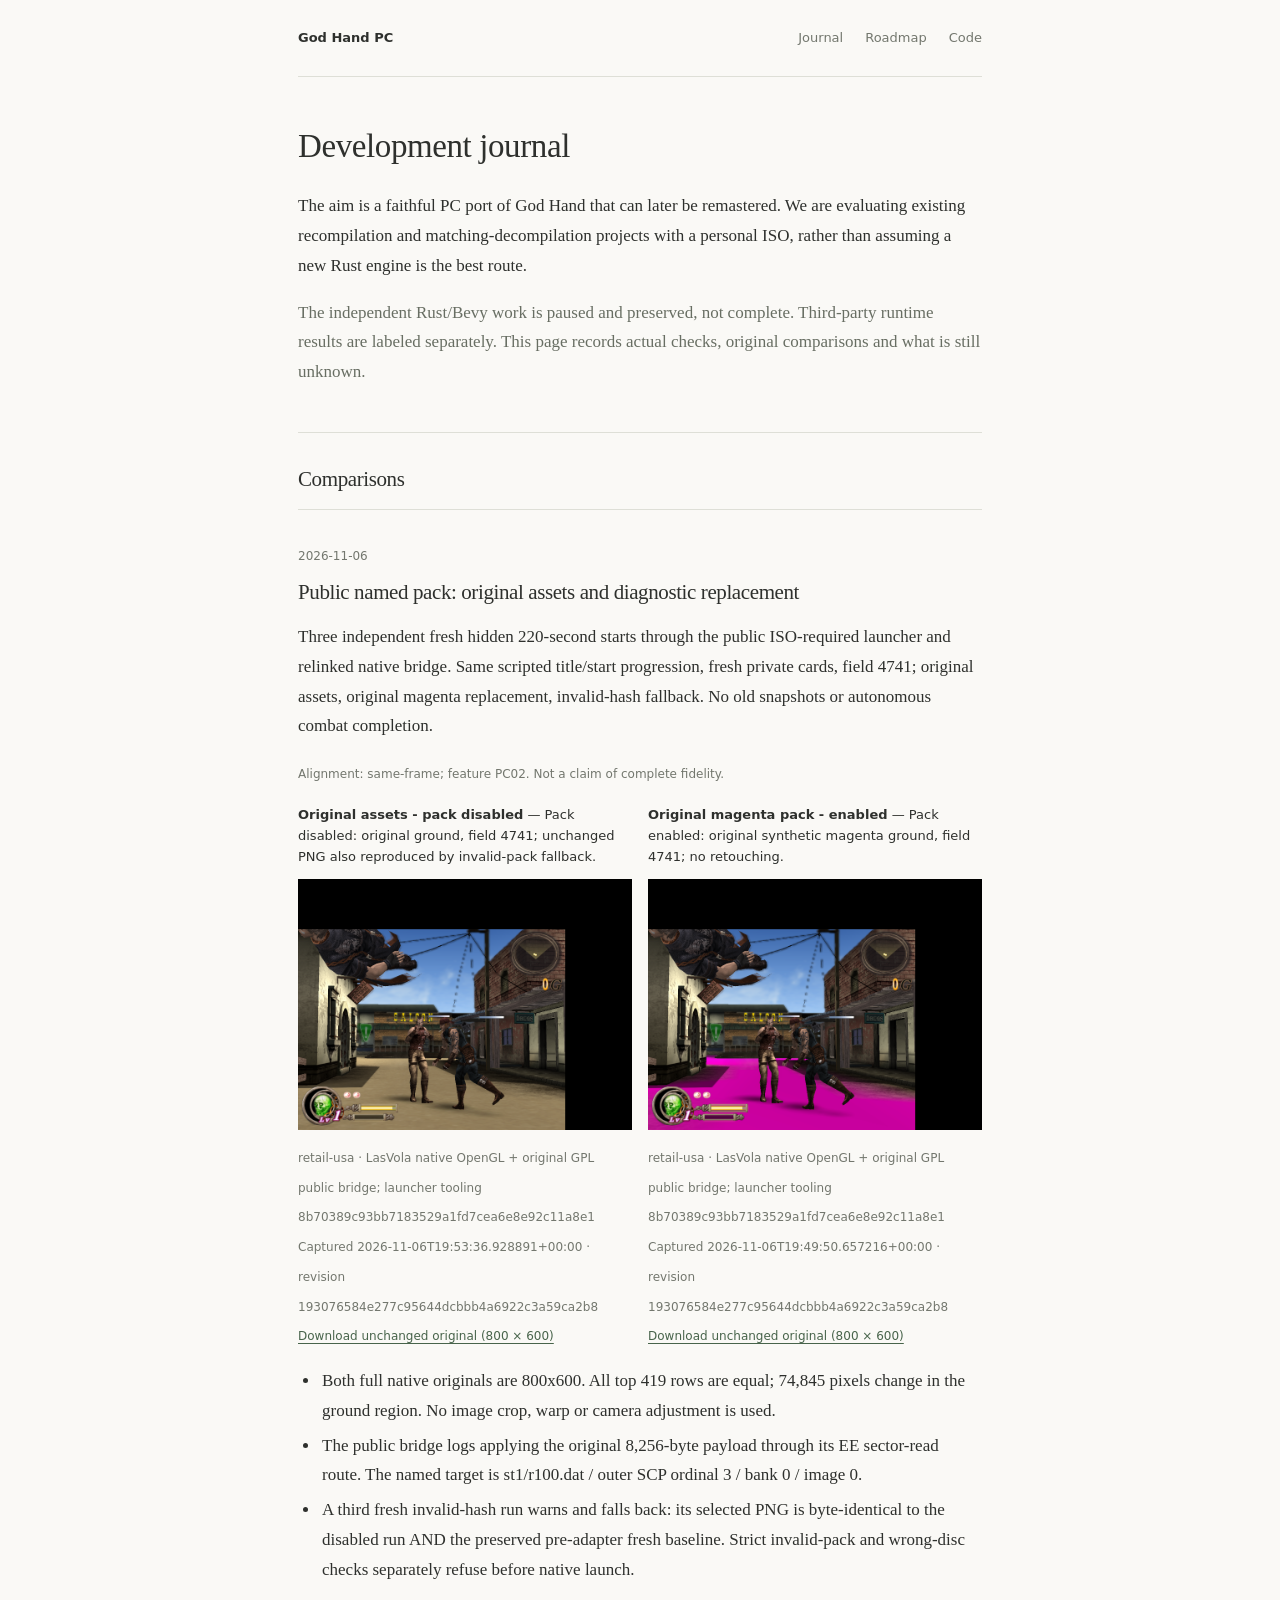
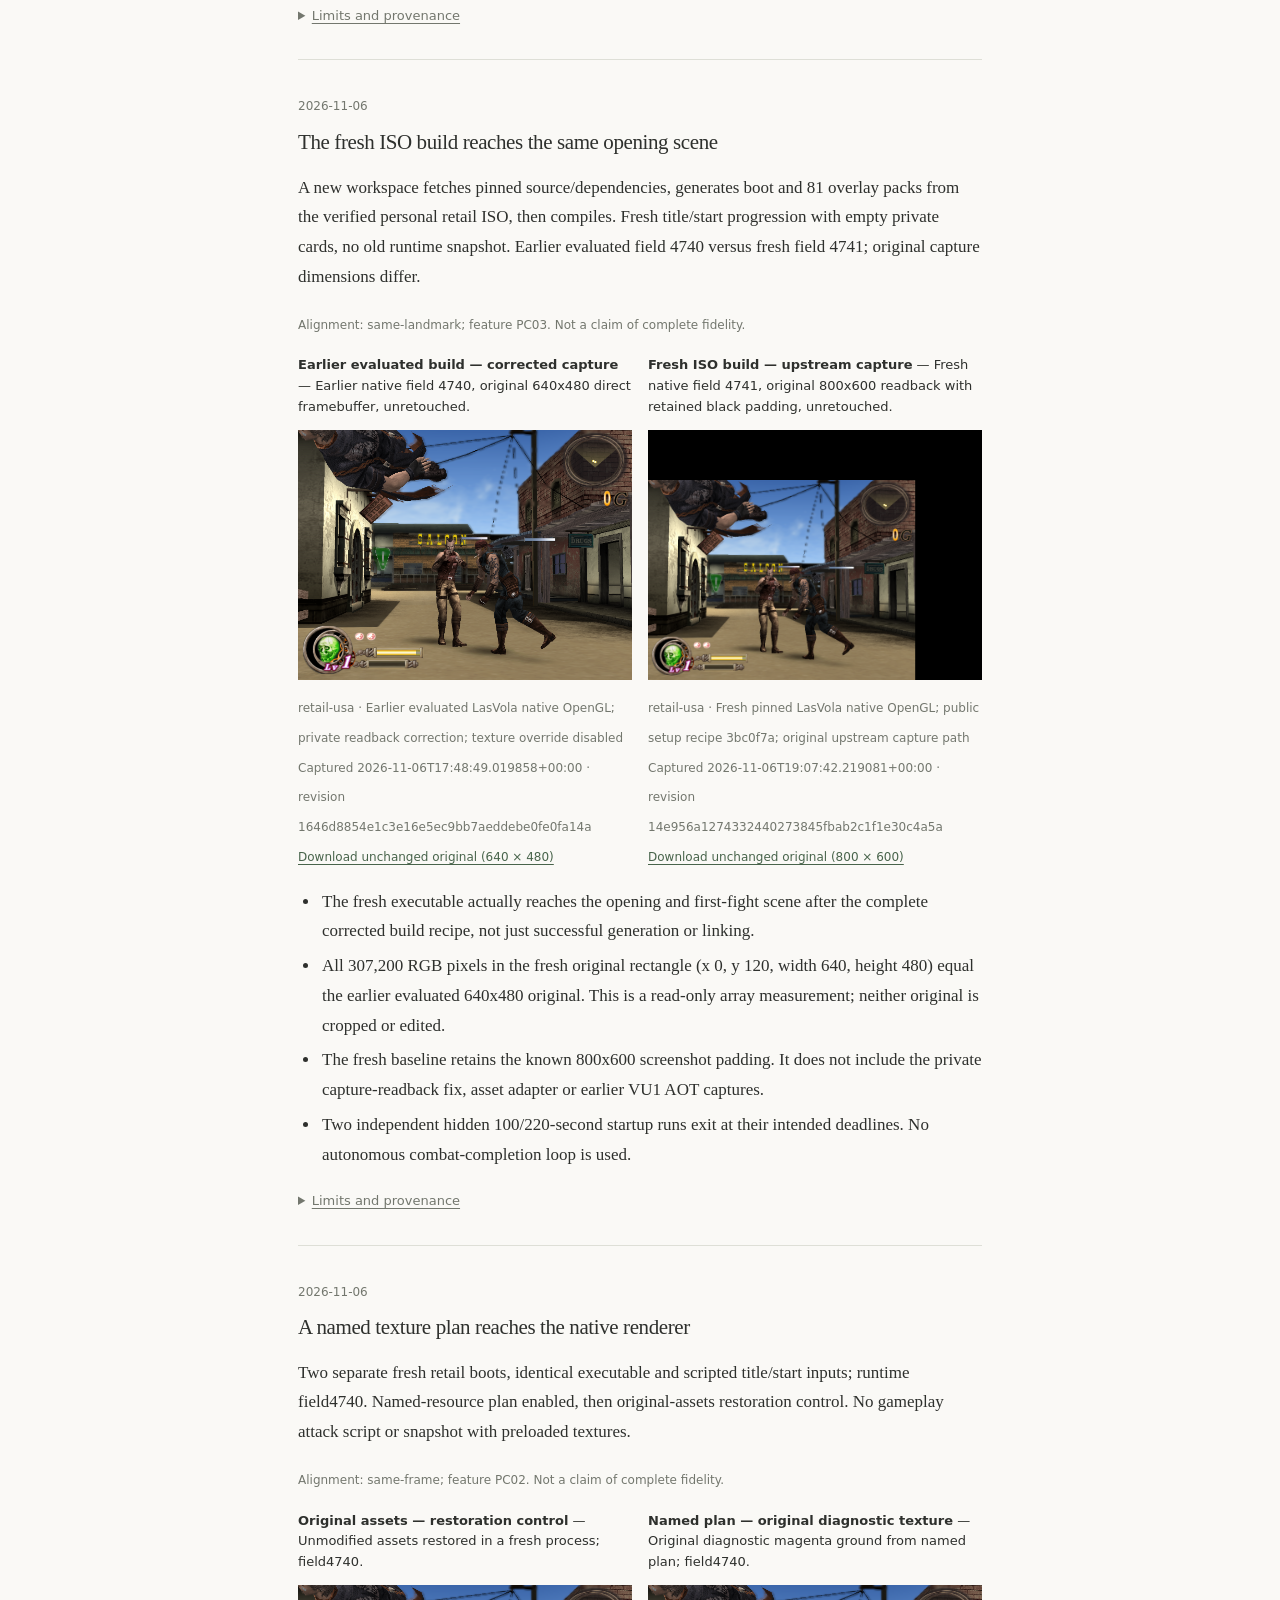
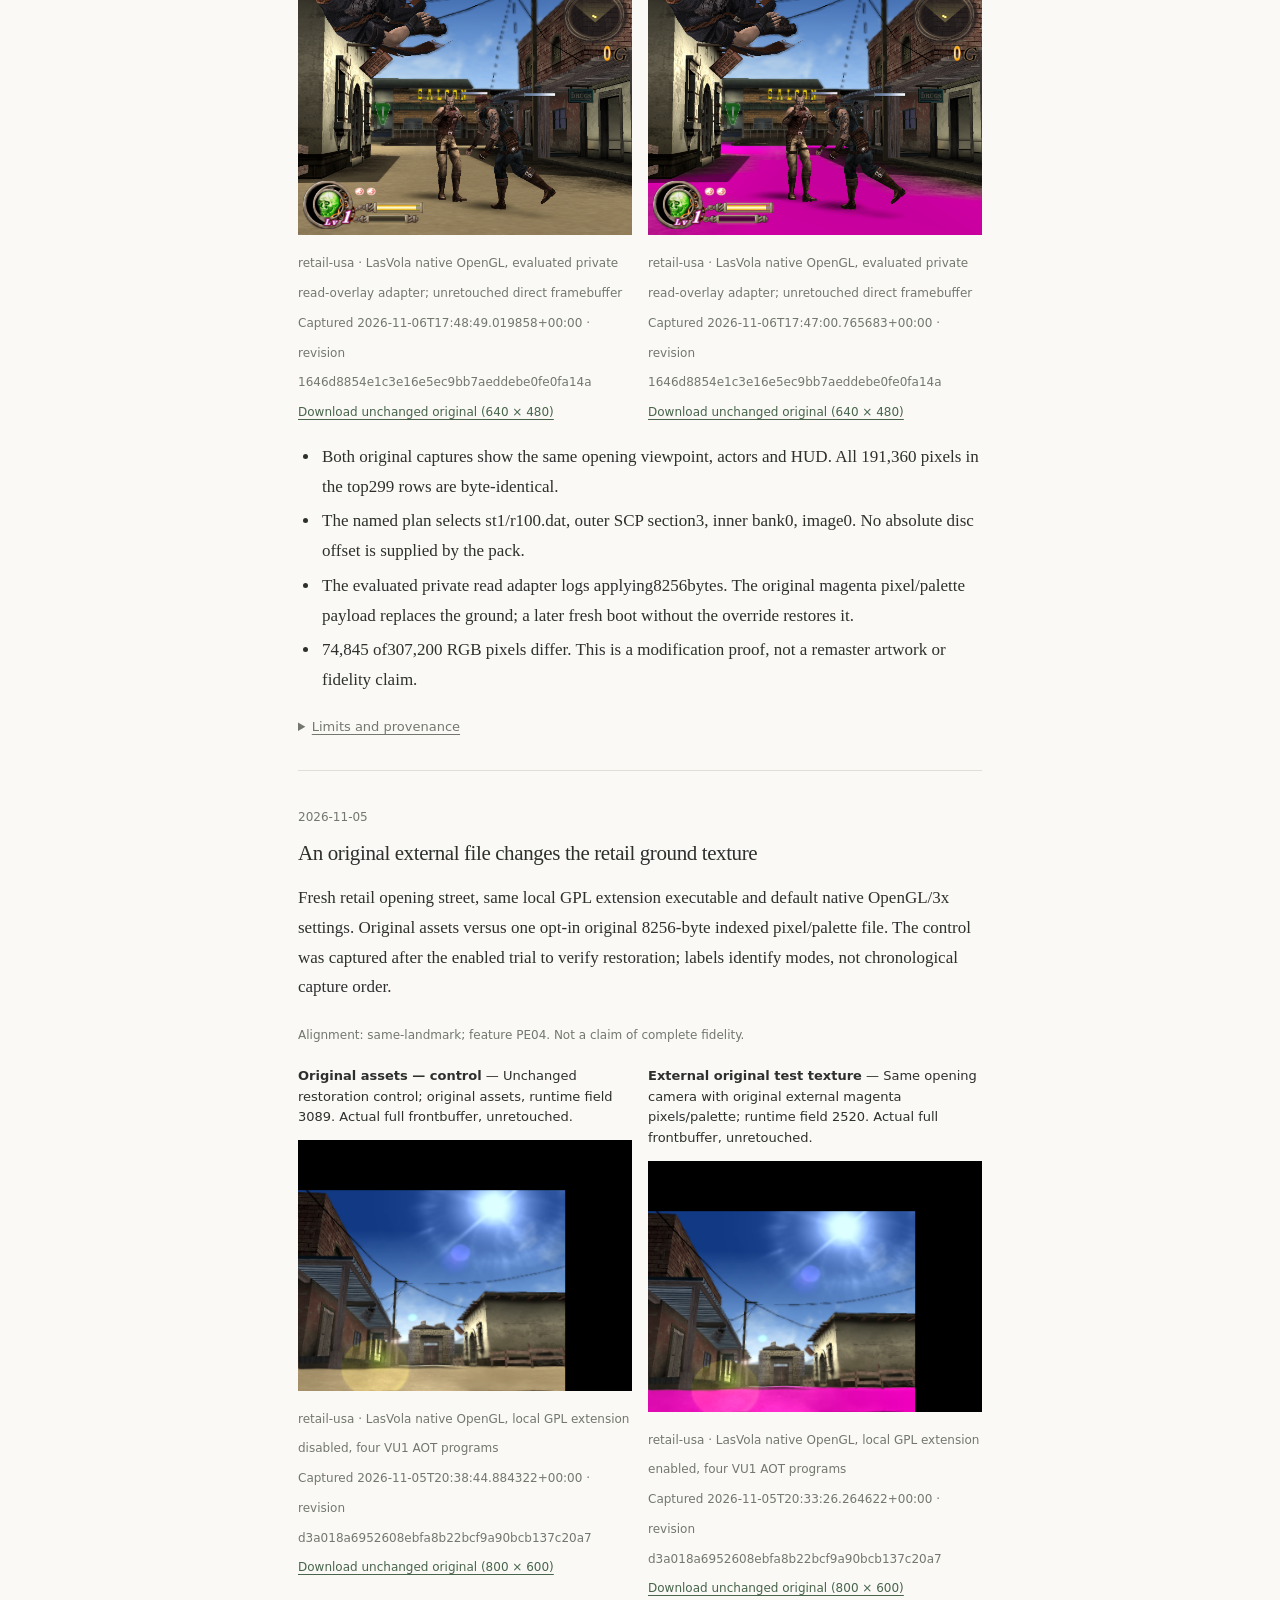
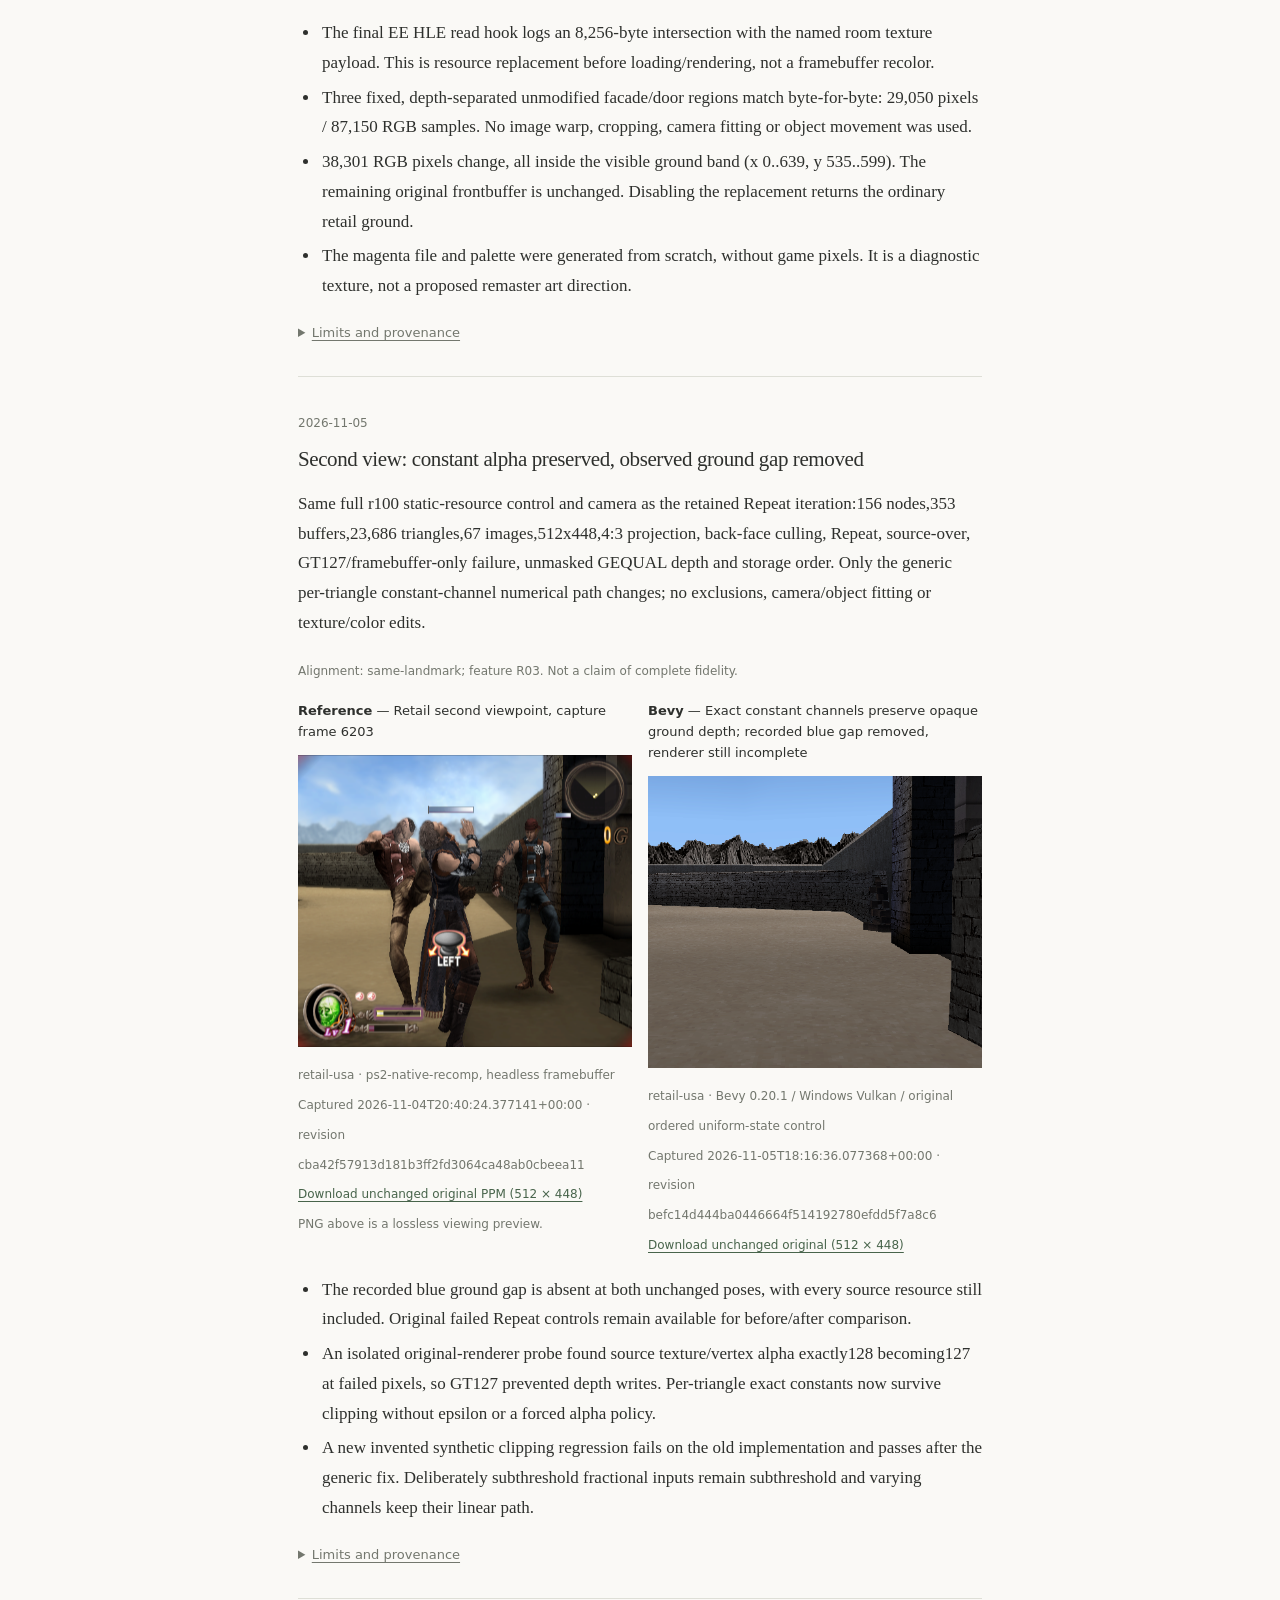
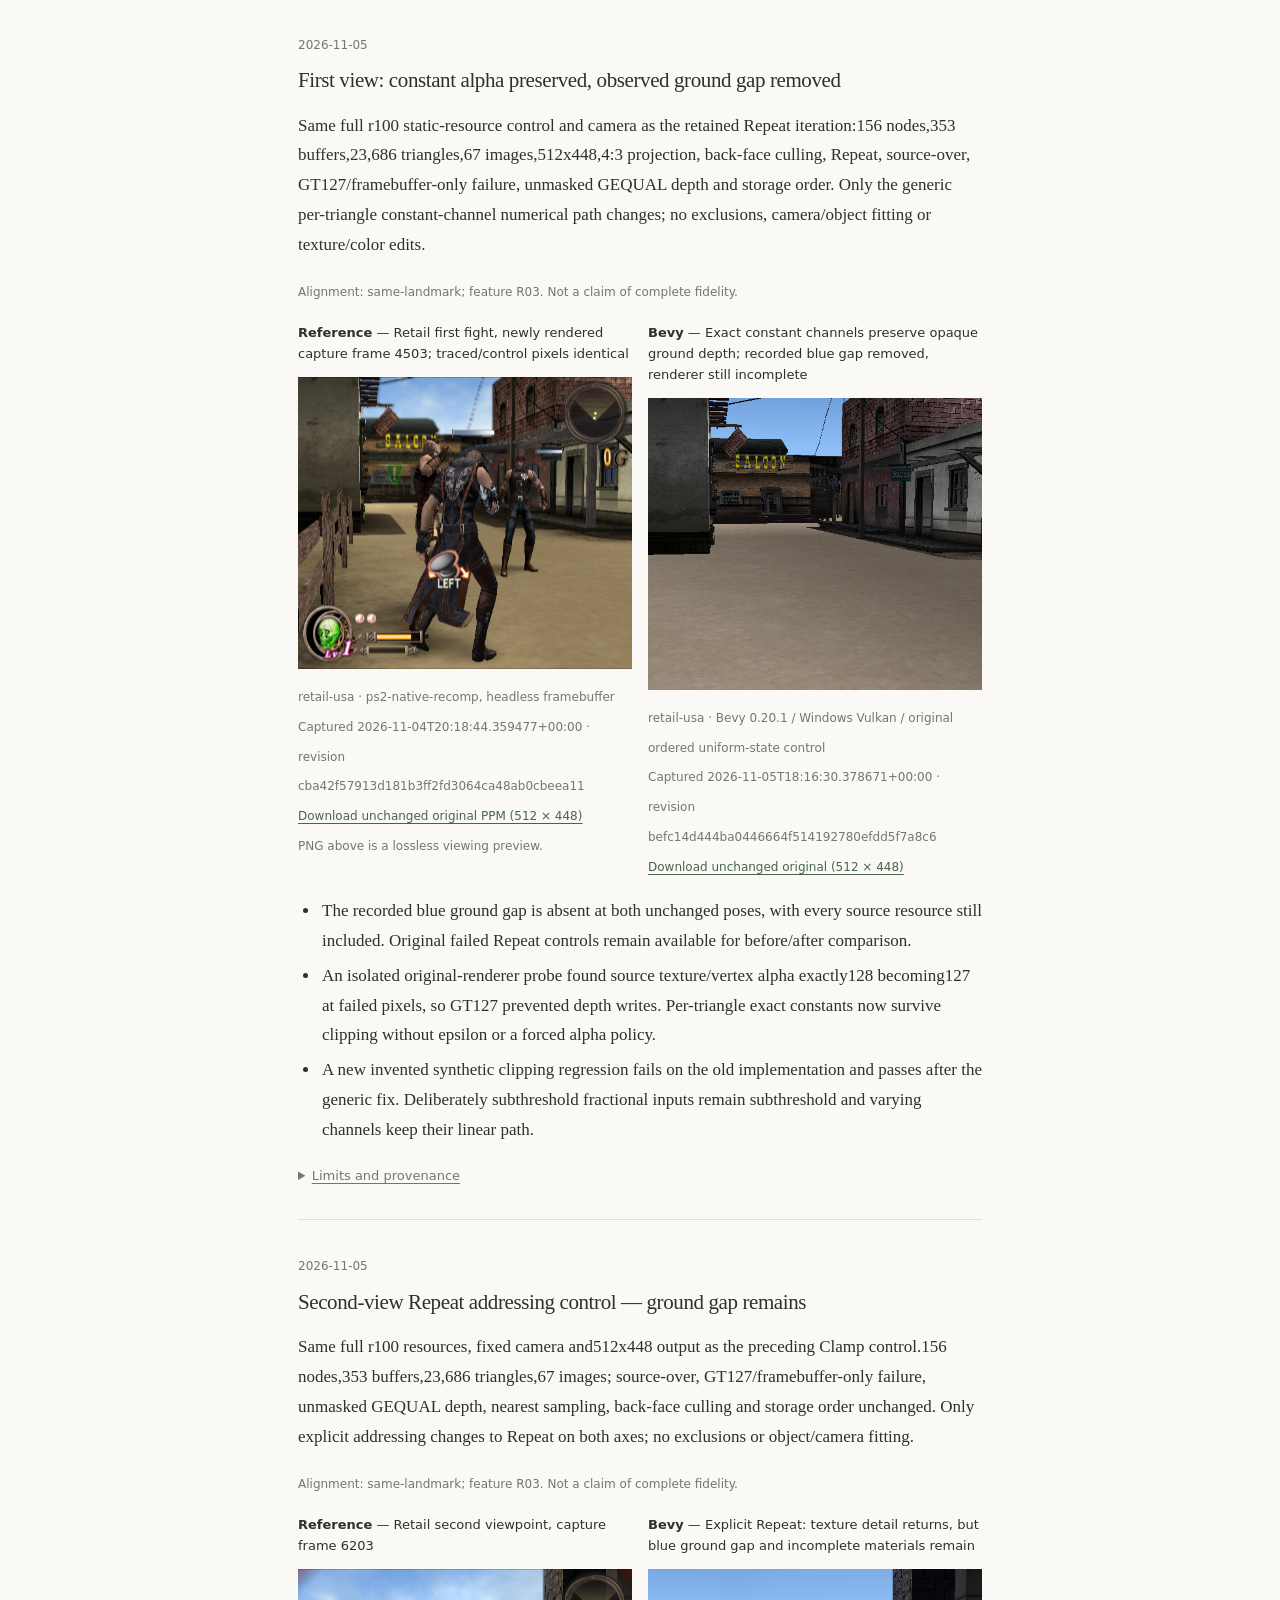
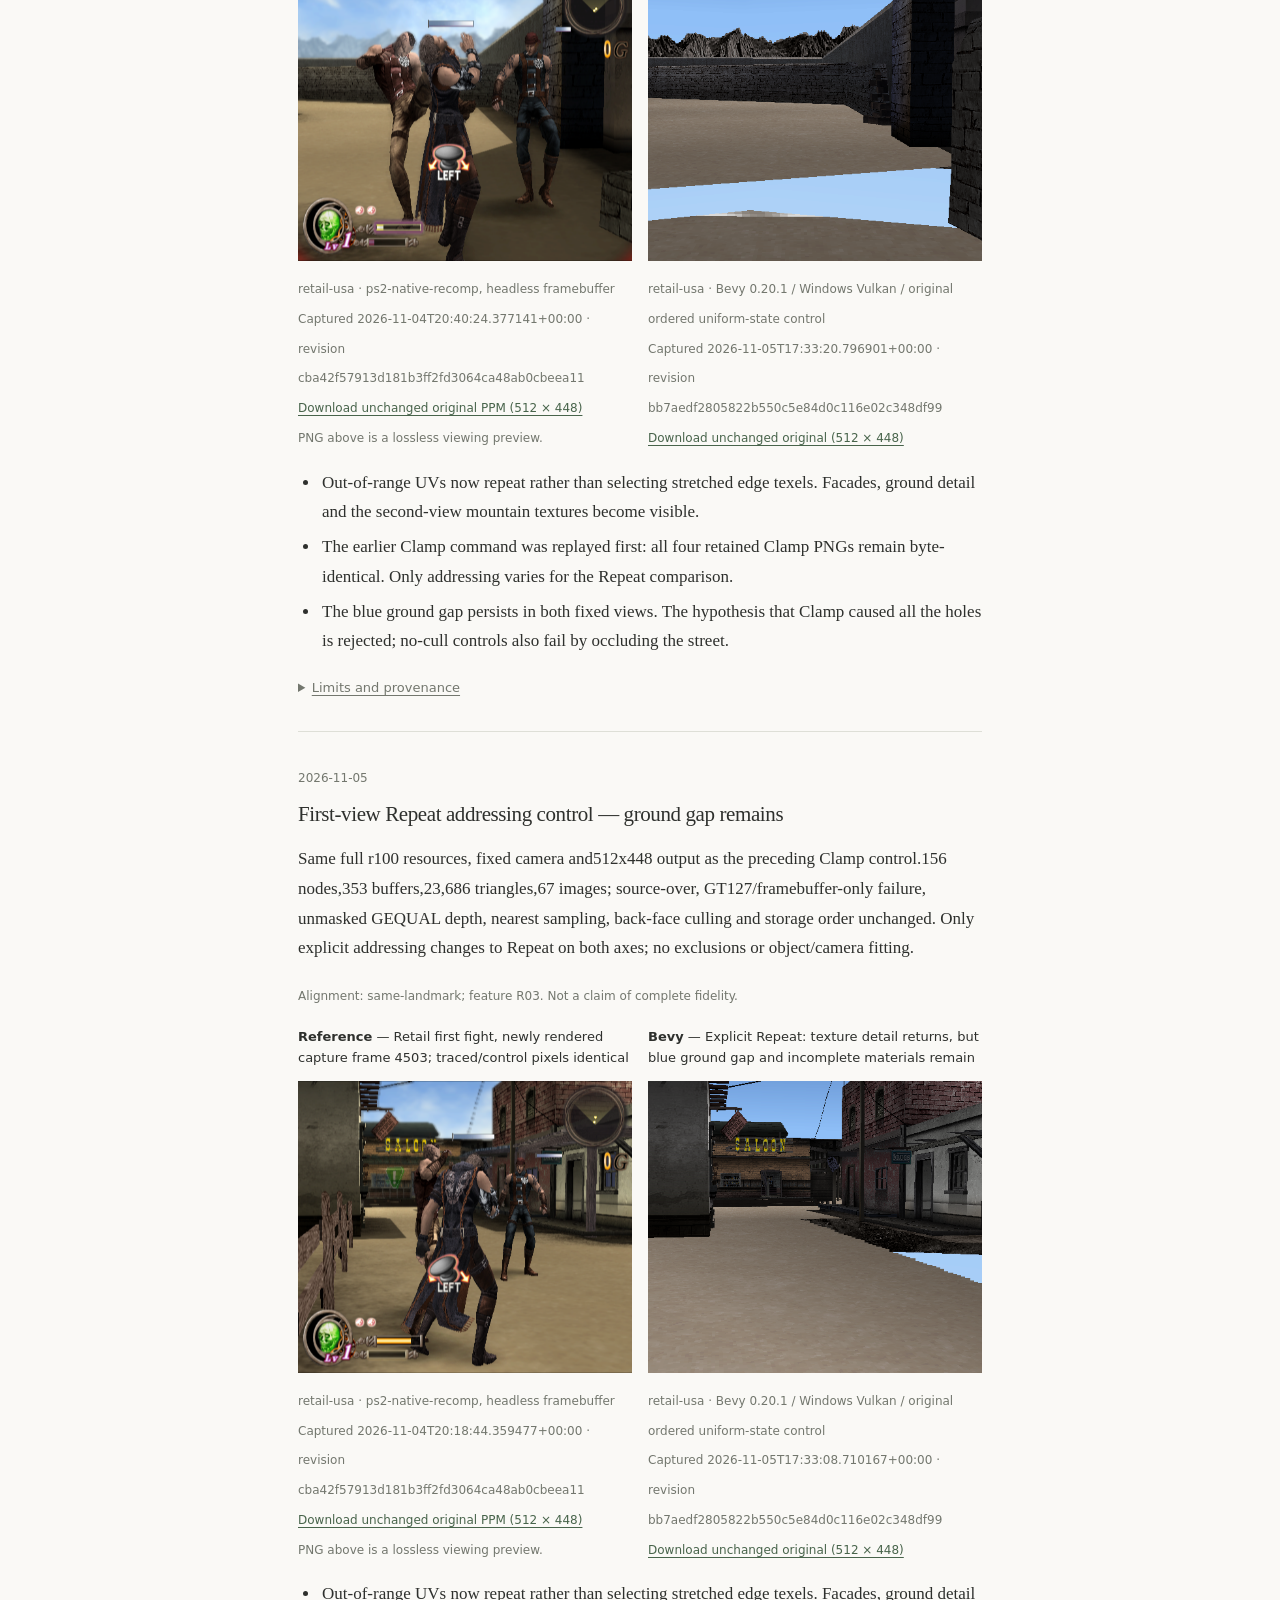
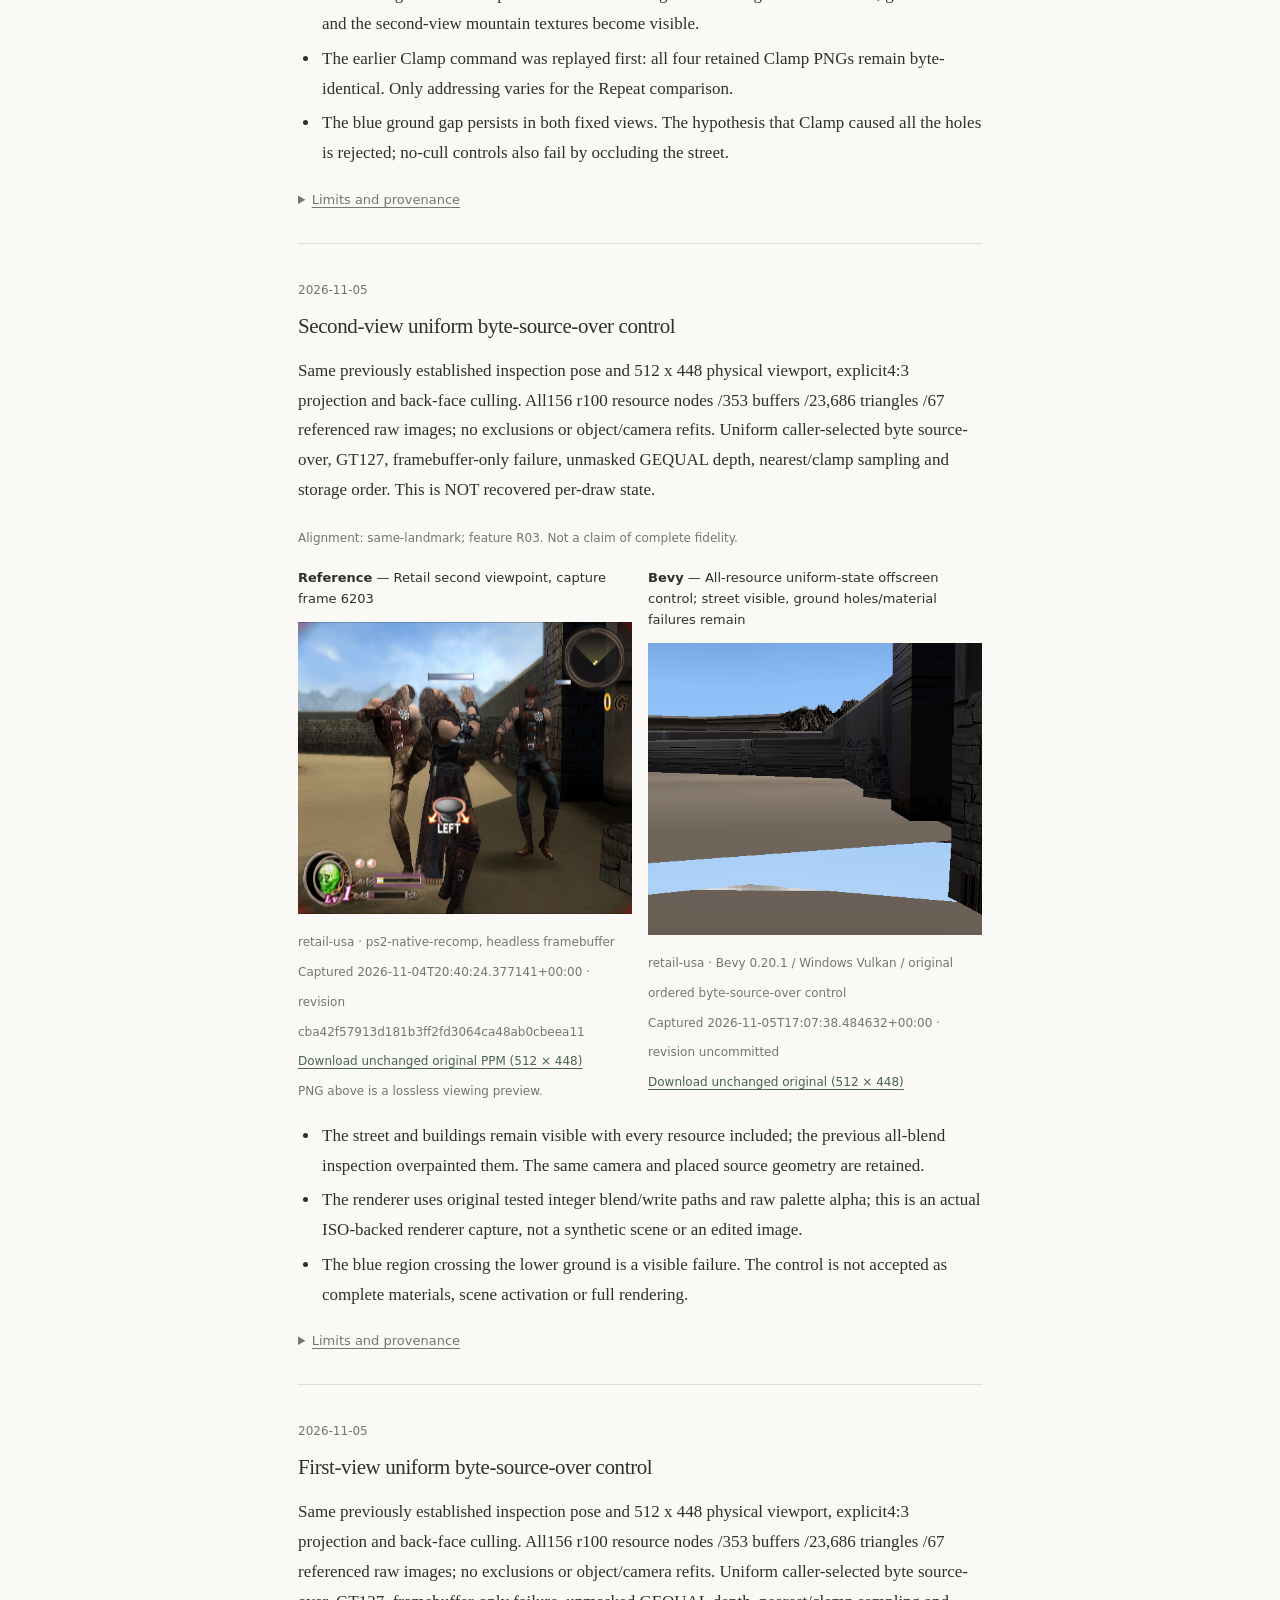
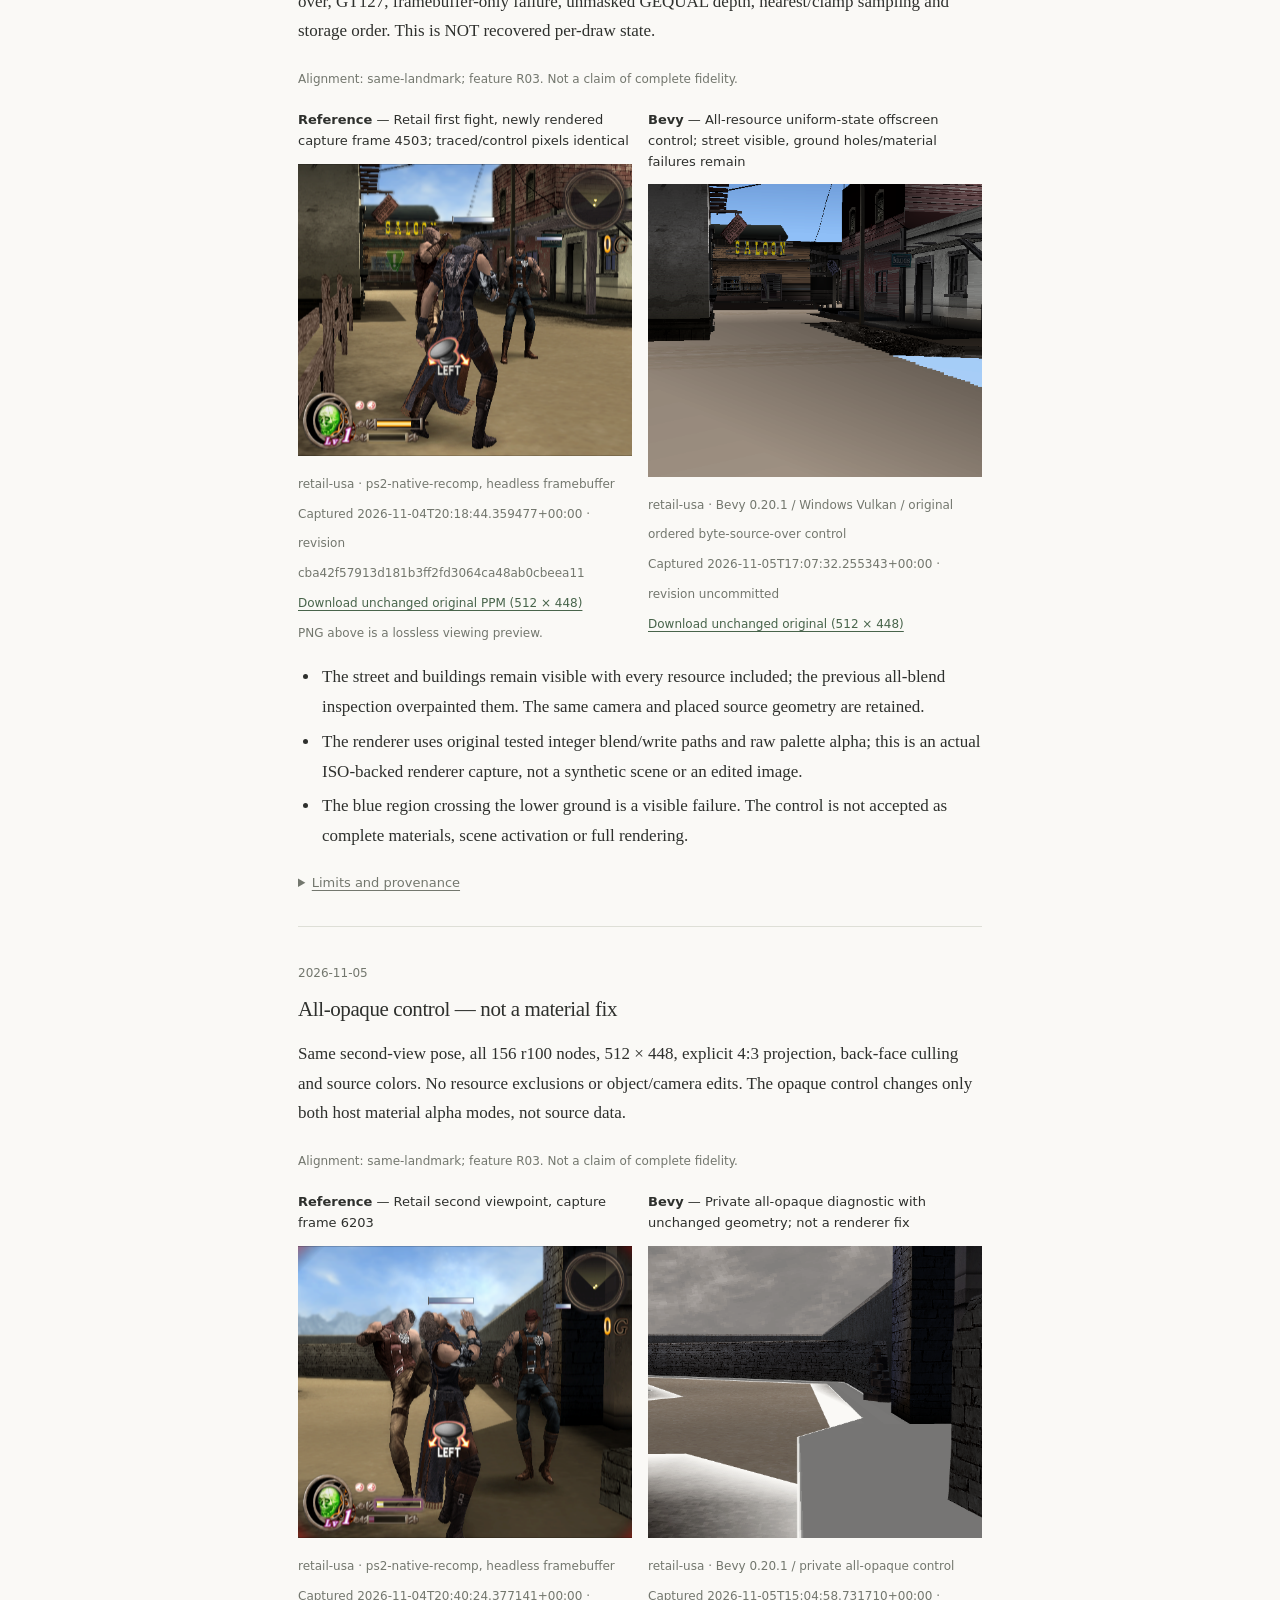
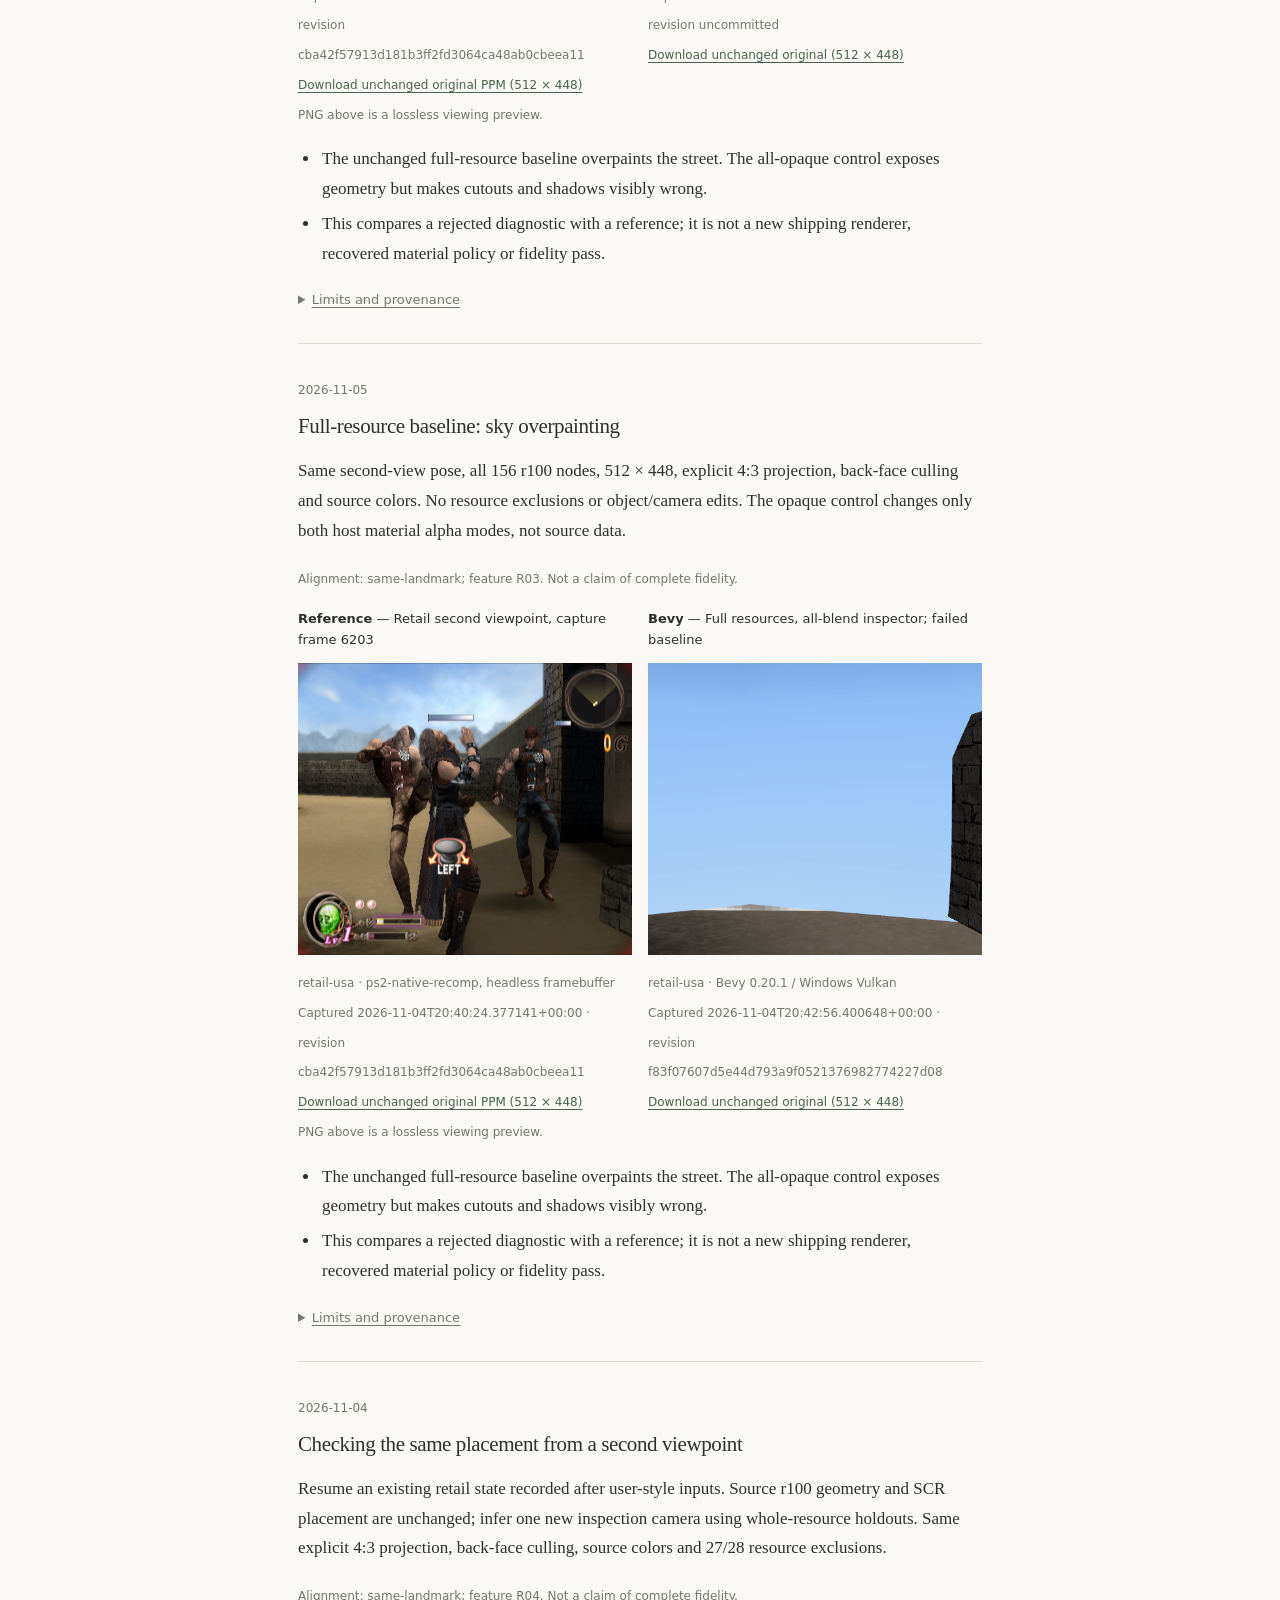
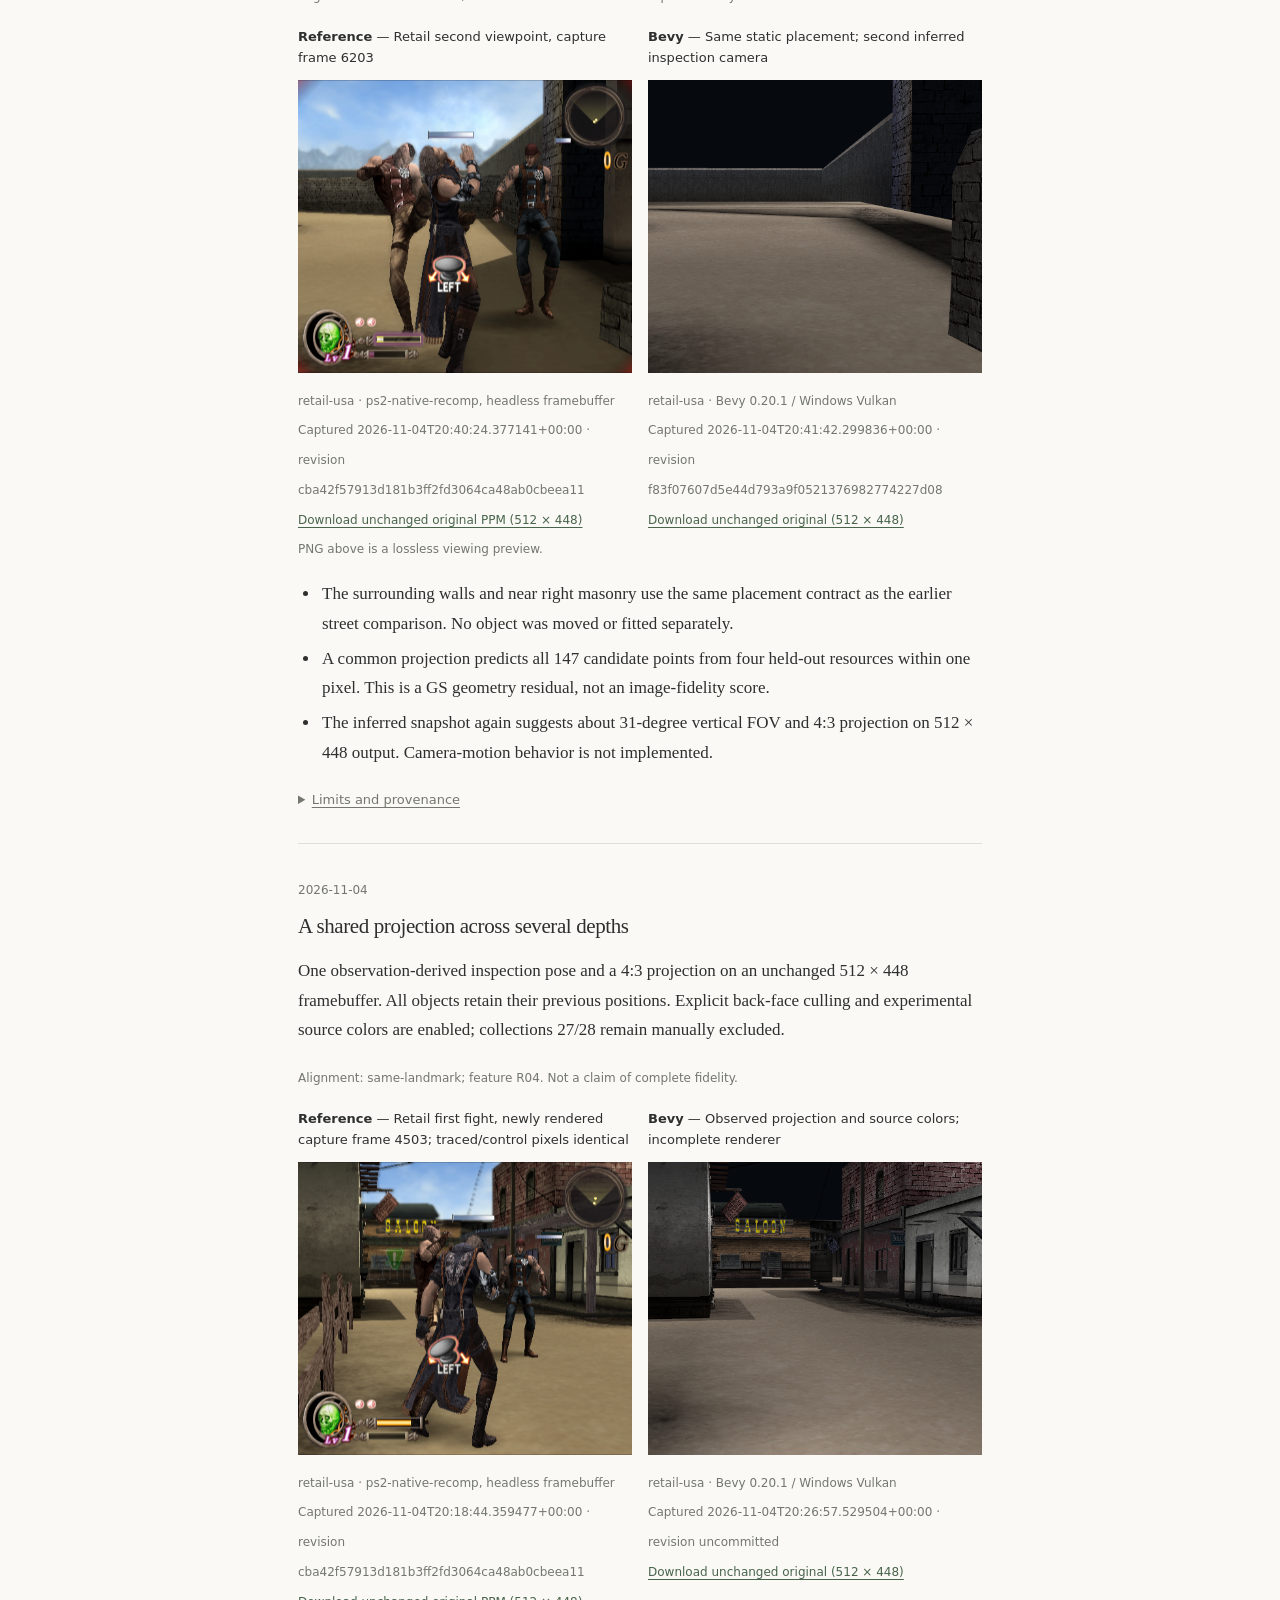
==== commit 988452e1: "Record public native pack rendering, restoration and invalid-pack fallback" ====
--- a/docs/dashboard/index.html
+++ b/docs/dashboard/index.html
@@ -22,7 +22,20 @@
     Third-party runtime results are labeled separately. This page records actual
     checks, original comparisons and what is still unknown.</p>
   </section>
-<section id="comparisons" aria-label="Reviewed renderer comparisons"><h2>Comparisons</h2><article id="comparison-2026-11-06-fresh-build-first-scene">
+<section id="comparisons" aria-label="Reviewed renderer comparisons"><h2>Comparisons</h2><article id="comparison-2026-11-06-public-native-pack-bridge">
+<time datetime="2026-11-06">2026-11-06</time><h2>Public named pack: original assets and diagnostic replacement</h2>
+<p>Three independent fresh hidden 220-second starts through the public ISO-required launcher and relinked native bridge. Same scripted title/start progression, fresh private cards, field 4741; original assets, original magenta replacement, invalid-hash fallback. No old snapshots or autonomous combat completion.</p><p><small>Alignment: same-frame; feature PC02. Not a claim of complete fidelity.</small></p>
+<div class="comparison"><figure><figcaption><strong>Original assets - pack disabled</strong> — Pack disabled: original ground, field 4741; unchanged PNG also reproduced by invalid-pack fallback.</figcaption>
+<a href="media/fd53182e7a2982021e5c5008d2e5dbab4dbd907cf9dfe52edc520c9a5d02315e.png"><img src="media/fd53182e7a2982021e5c5008d2e5dbab4dbd907cf9dfe52edc520c9a5d02315e.png" width="800" height="600" loading="lazy" alt="Original assets - pack disabled: Pack disabled: original ground, field 4741; unchanged PNG also reproduced by invalid-pack fallback."></a>
+<small>retail-usa · LasVola native OpenGL + original GPL public bridge; launcher tooling 8b70389c93bb7183529a1fd7cea6e8e92c11a8e1<br>
+Captured 2026-11-06T19:53:36.928891+00:00 · revision 193076584e277c95644dcbbb4a6922c3a59ca2b8<br>
+<a href="media/fd53182e7a2982021e5c5008d2e5dbab4dbd907cf9dfe52edc520c9a5d02315e.png" download>Download unchanged original (800 × 600)</a></small></figure><figure><figcaption><strong>Original magenta pack - enabled</strong> — Pack enabled: original synthetic magenta ground, field 4741; no retouching.</figcaption>
+<a href="media/96a8c748aeca15e321ac53a61d36ab068325851fcec76c395d52d3d88020f809.png"><img src="media/96a8c748aeca15e321ac53a61d36ab068325851fcec76c395d52d3d88020f809.png" width="800" height="600" loading="lazy" alt="Original magenta pack - enabled: Pack enabled: original synthetic magenta ground, field 4741; no retouching."></a>
+<small>retail-usa · LasVola native OpenGL + original GPL public bridge; launcher tooling 8b70389c93bb7183529a1fd7cea6e8e92c11a8e1<br>
+Captured 2026-11-06T19:49:50.657216+00:00 · revision 193076584e277c95644dcbbb4a6922c3a59ca2b8<br>
+<a href="media/96a8c748aeca15e321ac53a61d36ab068325851fcec76c395d52d3d88020f809.png" download>Download unchanged original (800 × 600)</a></small></figure></div><ul><li>Both full native originals are 800x600. All top 419 rows are equal; 74,845 pixels change in the ground region. No image crop, warp or camera adjustment is used.</li><li>The public bridge logs applying the original 8,256-byte payload through its EE sector-read route. The named target is st1/r100.dat / outer SCP ordinal 3 / bank 0 / image 0.</li><li>A third fresh invalid-hash run warns and falls back: its selected PNG is byte-identical to the disabled run AND the preserved pre-adapter fresh baseline. Strict invalid-pack and wrong-disc checks separately refuse before native launch.</li></ul>
+<details><summary>Limits and provenance</summary><ul><li>This is one same-size stored pixel/CLUT replacement with an original uniform magenta test file, not remaster artwork, HD dimensions, a decoded RGBA importer or hot reload.</li><li>Both sides are the same third-party native C++ runtime revision with different pack settings, NOT Bevy, PS2 hardware or PCSX2. Historical registry side names do not identify the displayed implementation.</li><li>Known upstream black screenshot padding remains in both original downloadable PNGs. One sampled scene is not full-game fidelity, performance, physical-input, audible-audio or game Save/Load validation.</li><li>Original discs, source-generated game C++, ELF, extracted assets, dumps, saves and executables remain private. These selected rendered screenshots are not MIT or rights-holder permission.</li></ul>
+<p>Game imagery belongs to its rights holders and is not covered by the project MIT license. Original file hashes are recorded in the public manifest.</p></details></article><article id="comparison-2026-11-06-fresh-build-first-scene">
 <time datetime="2026-11-06">2026-11-06</time><h2>The fresh ISO build reaches the same opening scene</h2>
 <p>A new workspace fetches pinned source/dependencies, generates boot and 81 overlay packs from the verified personal retail ISO, then compiles. Fresh title/start progression with empty private cards, no old runtime snapshot. Earlier evaluated field 4740 versus fresh field 4741; original capture dimensions differ.</p><p><small>Alignment: same-landmark; feature PC03. Not a claim of complete fidelity.</small></p>
 <div class="comparison"><figure><figcaption><strong>Earlier evaluated build — corrected capture</strong> — Earlier native field 4740, original 640x480 direct framebuffer, unretouched.</figcaption>
@@ -234,6 +247,15 @@
   <section id="journal" aria-label="Journal entries">
     <article>
   <time datetime="2026-11-06">2026-11-06</time>
+  <h2>The public pack bridge renders and falls back to original assets</h2>
+  <p>The separate GPL continuation now builds its original native adapter and launches a named external pack. Three fresh starts reproduce replacement, restoration and invalid-pack fallback.</p>
+  <ul><li>Relinked only the reviewed host-read integration, preserving the baseline executable and all paused Rust work. No generated game functions are modified or published.</li><li>An original magenta diagnostic replaces the named ground texture. The public example generator creates the exact tested payload without reading game assets.</li><li>Disabled and invalid-hash fallback captures reproduce the preserved baseline PNG byte-for-byte. Strict invalid-pack and wrong-disc checks refuse before native launch.</li><li>Published the two full, unchanged original PNGs with the same viewpoint; known capture padding remains visible. Added separate future gates for broader resources, HD dimensions and prototype kernel support.</li></ul>
+<p class="reading"><a href="https://github.com/YYoudi/god-hand-rs/blob/main/docs/public-pack-bridge-2026-11-06.md">Public bridge result, exact provenance and next roadmap</a></p>
+  <details><summary>Checks and limitations</summary>
+    <p>81 game-free continuation tests pass, including actual portable C++ overlap/canary checks. Native install exits0; three independent hidden220-second runs end at expected deadline124. Selected enabled/disabled difference:74845 pixels; all top419 rows equal. Invalid fallback selected PNG equals disabled and baseline exact bytes.</p><p>One same-size texture in one sampled retail scene, not a finished remaster or HD importer. Real game Save/Load, physical input, audible audio, later-stage stability and full fidelity remain open. Prototype native boot still blocks on syscall0x7a; no working title or debug menu.</p>
+  </details>
+</article><article>
+  <time datetime="2026-11-06">2026-11-06</time>
   <h2>The fresh ISO build reaches the opening scene</h2>
   <p>The corrected personal-disc recipe now completes in a fresh workspace. Its actual executable reaches the opening and first-fight scene; a selected capture reproduces the earlier evaluated image content.</p>
   <ul><li>Fetched pinned upstream and eight exact dependencies, generated the boot program and 81 overlays, reconfigured and linked the executable. All six steps return zero; source and original ISO hashes remain unchanged.</li><li>Ran separate hidden 100/220-second probes with fresh private cards and no old runtime snapshot. The opening and first-fight scene are observed; both probes stop at their intended deadlines.</li><li>Published both unretouched comparison originals. All 307,200 pixels of visible image content match after accounting for the known capture padding. Full original dimensions and the padding remain visible and downloadable.</li><li>Backed up the new baseline executable before any resource-adapter work. The earlier evaluated build, failed fresh trial, original discs and paused Rust work are preserved.</li></ul>
@@ -513,7 +535,7 @@
   </details>
 </article>
   </section>
-  <section><h2>Journal captures</h2><ul><li><a href="captures/2026-11-06-fresh-build-result.jpg">Fresh ISO build and earlier evaluated native scene, with screenshot padding retained</a> <small>— 2026-11-06 · Unretouched actual hidden-browser capture of the fresh-build comparison. Thumbnails come only from the reviewed original native screenshots registered in comparisons; no private desktop pixels or game-code output.</small></li><li><a href="captures/2026-11-06-fresh-setup-journal.jpg">Fresh setup trials, reproduced build-graph failure and explicitly pending native build</a> <small>— 2026-11-06 · Unretouched actual hidden-browser capture of the English fresh-setup trial entry. No game imagery, generated code or private desktop pixels.</small></li><li><a href="captures/2026-11-06-named-plan-comparison.jpg">Original assets and named-plan diagnostic replacement</a> <small>— 2026-11-06 · Unretouched actual hidden-browser capture; reviewed native original screenshots are separately registered with provenance.</small></li><li><a href="captures/2026-11-06-named-plan-journal.jpg">Named-resource journal introduction</a> <small>— 2026-11-06 · Unretouched actual hidden-browser capture; reviewed native original screenshots are separately registered with provenance.</small></li><li><a href="captures/2026-11-06-continuation-prototype-journal.jpg">Separate GPL continuation and prototype generation/build experiment</a> <small>— 2026-11-06 · Unretouched actual hidden-browser journal capture. Original tooling and explicitly unverified prototype build stages; no game imagery or private desktop data.</small></li><li><a href="captures/2026-11-06-readback-journal.jpg">Synthetic screenshot-dimension controls and explicitly open persistence gates</a> <small>— 2026-11-06 · Unretouched actual hidden-browser capture of the English readback-experiment journal. Browser-only preview; no desktop input or game imagery in this capture.</small></li><li><a href="captures/2026-11-05-input-evaluation-reviewed.jpg">Observed input path and trace controls, without a speculative controller fix</a> <small>— 2026-11-05 · Unretouched actual hidden-browser capture of the English input-evaluation journal; no game pixels in this capture.</small></li><li><a href="captures/2026-11-05-linux-matching-journal.jpg">Supported Linux compiler probes, explicit failing prerequisite test and unverified matching build</a> <small>— 2026-11-05 · Unretouched actual hidden-browser capture of the English Linux toolchain evaluation journal; no game pixels in this capture.</small></li><li><a href="captures/2026-11-05-native-build-journal-selected.jpg">Locally built PC runtime and original external-texture proof, with open persistence gates</a> <small>— 2026-11-05 · Unretouched actual hidden-browser capture of the English native-build and texture-proof journal; taken before a minor directional wording correction. Original gameplay PNGs are registered separately.</small></li><li><a href="captures/2026-11-05-port-evaluation.jpg">Priority change and explicitly unverified native runtime/modification gates</a> <small>— 2026-11-05 · Unretouched actual local English journal screenshot, captured in a hidden browser; no new unreviewed game imagery</small></li><li><a href="captures/2026-11-05-constant-channels.jpg">Constant-alpha regression and observed ground-band correction</a> <small>— 2026-11-05 · Unretouched browser screenshot of the actual local English constant-channel journal; original reference/control pairs are registered separately</small></li><li><a href="captures/2026-11-05-texture-addressing.jpg">Repeat sampling result and rejected all-hole hypothesis</a> <small>— 2026-11-05 · Unretouched browser screenshot of the actual local English Repeat addressing journal; original game/control pairs are registered separately</small></li><li><a href="captures/2026-11-05-byte-source-over.jpg">Both all-resource uniform byte-blend controls and their visible ground failures</a> <small>— 2026-11-05 · Unretouched browser screenshot of the actual local English journal; reviewed original comparison pairs are registered separately</small></li><li><a href="captures/2026-11-05-raw-texture-alpha.jpg">Raw texture alpha preserved separately from presentation transparency</a> <small>— 2026-11-05 · Unretouched browser screenshot of the actual local English raw-alpha journal entry; no game imagery</small></li><li><a href="captures/2026-11-05-ordered-alpha-gpu.jpg">Resumed development and synthetic ordered GPU alpha-stage validation</a> <small>— 2026-11-05 · Unretouched browser screenshot of the actual local English journal entry; no game or synthetic fixture imagery</small></li><li><a href="captures/2026-11-05-repository-rename.jpg">Repository rename and paused development goal</a> <small>— 2026-11-05 · Unretouched browser screenshot of the actual renamed local journal entry; no game imagery</small></li><li><a href="captures/2026-11-05-render-goal.jpg">Native rendering goal and rejected all-opaque control</a> <small>— 2026-11-05 · Unretouched browser screenshot of the actual local journal; thumbnails use reviewed registered original reference and rejected-control renders</small></li><li><a href="captures/2026-11-04-second-view.jpg">Second-view check with unchanged static placement</a> <small>— 2026-11-04 · Unretouched browser screenshot of the actual local journal; thumbnails use reviewed registered reference/Bevy originals</small></li><li><a href="captures/2026-11-04-observed-projection.jpg">Shared static projection with explicit aspect and back-face culling</a> <small>— 2026-11-04 · Unretouched browser screenshot of the actual local journal; thumbnails show reviewed registered reference/Bevy originals</small></li><li><a href="captures/2026-11-04-source-colors.jpg">Source-color experiment at the unchanged inspection camera</a> <small>— 2026-11-04 · Unretouched browser screenshot of the actual local journal; thumbnails use reviewed registered reference/Bevy originals</small></li><li><a href="captures/2026-11-04-saloon-camera.jpg">Same saloon landmark with an explicit inspection camera</a> <small>— 2026-11-04 · Unretouched browser screenshot of the actual local same-landmark gallery; thumbnails use reviewed registered comparison originals</small></li><li><a href="captures/2026-11-04-candidate-layout.jpg">Candidate layout and unmatched retail reference comparison</a> <small>— 2026-11-04 · Unretouched browser capture of the actual local comparison gallery; thumbnails use the explicitly registered reference/Bevy pair</small></li><li><a href="captures/2026-11-04-progress-comparisons.jpg">Persistent progress and original comparison publication entry</a> <small>— 2026-11-04 · Unretouched browser screenshot of the actual local English journal; no game imagery</small></li><li><a href="captures/2026-11-03-static-prop.jpg">First static prop and texture-bank journal entry</a> <small>— 2026-11-03 · Browser capture of the local English journal; no game imagery</small></li><li><a href="captures/2026-11-03-room-containers.jpg">Room-container and node-metadata journal entry</a> <small>— 2026-11-03 · Browser capture of the local English journal; no game imagery</small></li><li><a href="captures/2026-11-03-data-map.jpg">FST mapping and first ISO texture-reader entry</a> <small>— 2026-11-03 · Browser capture of the local English journal; no game imagery</small></li><li><a href="captures/2026-11-03-rust-foundation.jpg">First Rust foundation workflow entry</a> <small>— 2026-11-03 · Browser capture of the local English journal; no game imagery</small></li><li><a href="captures/2026-11-03-english-journal.jpg">Development journal in English</a> <small>— 2026-11-03 · Browser capture of the local English journal; no game imagery</small></li><li><a href="captures/2026-11-03-essai-natif.jpg">Historical French journal — native trial entry</a> <small>— 2026-11-03 · Browser capture of the local journal, before the English translation; no game imagery</small></li><li><a href="captures/2026-11-03-carnet.jpg">Historical French journal — first version</a> <small>— 2026-11-03 · Browser capture of the local journal, before the English translation; no game imagery</small></li></ul></section>
+  <section><h2>Journal captures</h2><ul><li><a href="captures/2026-11-06-public-pack-bridge-comparison.jpg">Public native named pack: original assets and diagnostic replacement, same viewpoint</a> <small>— 2026-11-06 · Unretouched actual hidden-browser capture of the public native pack comparison. Both thumbnails are reviewed unchanged originals registered in comparisons; no private desktop, generated code or dumps.</small></li><li><a href="captures/2026-11-06-fresh-build-result.jpg">Fresh ISO build and earlier evaluated native scene, with screenshot padding retained</a> <small>— 2026-11-06 · Unretouched actual hidden-browser capture of the fresh-build comparison. Thumbnails come only from the reviewed original native screenshots registered in comparisons; no private desktop pixels or game-code output.</small></li><li><a href="captures/2026-11-06-fresh-setup-journal.jpg">Fresh setup trials, reproduced build-graph failure and explicitly pending native build</a> <small>— 2026-11-06 · Unretouched actual hidden-browser capture of the English fresh-setup trial entry. No game imagery, generated code or private desktop pixels.</small></li><li><a href="captures/2026-11-06-named-plan-comparison.jpg">Original assets and named-plan diagnostic replacement</a> <small>— 2026-11-06 · Unretouched actual hidden-browser capture; reviewed native original screenshots are separately registered with provenance.</small></li><li><a href="captures/2026-11-06-named-plan-journal.jpg">Named-resource journal introduction</a> <small>— 2026-11-06 · Unretouched actual hidden-browser capture; reviewed native original screenshots are separately registered with provenance.</small></li><li><a href="captures/2026-11-06-continuation-prototype-journal.jpg">Separate GPL continuation and prototype generation/build experiment</a> <small>— 2026-11-06 · Unretouched actual hidden-browser journal capture. Original tooling and explicitly unverified prototype build stages; no game imagery or private desktop data.</small></li><li><a href="captures/2026-11-06-readback-journal.jpg">Synthetic screenshot-dimension controls and explicitly open persistence gates</a> <small>— 2026-11-06 · Unretouched actual hidden-browser capture of the English readback-experiment journal. Browser-only preview; no desktop input or game imagery in this capture.</small></li><li><a href="captures/2026-11-05-input-evaluation-reviewed.jpg">Observed input path and trace controls, without a speculative controller fix</a> <small>— 2026-11-05 · Unretouched actual hidden-browser capture of the English input-evaluation journal; no game pixels in this capture.</small></li><li><a href="captures/2026-11-05-linux-matching-journal.jpg">Supported Linux compiler probes, explicit failing prerequisite test and unverified matching build</a> <small>— 2026-11-05 · Unretouched actual hidden-browser capture of the English Linux toolchain evaluation journal; no game pixels in this capture.</small></li><li><a href="captures/2026-11-05-native-build-journal-selected.jpg">Locally built PC runtime and original external-texture proof, with open persistence gates</a> <small>— 2026-11-05 · Unretouched actual hidden-browser capture of the English native-build and texture-proof journal; taken before a minor directional wording correction. Original gameplay PNGs are registered separately.</small></li><li><a href="captures/2026-11-05-port-evaluation.jpg">Priority change and explicitly unverified native runtime/modification gates</a> <small>— 2026-11-05 · Unretouched actual local English journal screenshot, captured in a hidden browser; no new unreviewed game imagery</small></li><li><a href="captures/2026-11-05-constant-channels.jpg">Constant-alpha regression and observed ground-band correction</a> <small>— 2026-11-05 · Unretouched browser screenshot of the actual local English constant-channel journal; original reference/control pairs are registered separately</small></li><li><a href="captures/2026-11-05-texture-addressing.jpg">Repeat sampling result and rejected all-hole hypothesis</a> <small>— 2026-11-05 · Unretouched browser screenshot of the actual local English Repeat addressing journal; original game/control pairs are registered separately</small></li><li><a href="captures/2026-11-05-byte-source-over.jpg">Both all-resource uniform byte-blend controls and their visible ground failures</a> <small>— 2026-11-05 · Unretouched browser screenshot of the actual local English journal; reviewed original comparison pairs are registered separately</small></li><li><a href="captures/2026-11-05-raw-texture-alpha.jpg">Raw texture alpha preserved separately from presentation transparency</a> <small>— 2026-11-05 · Unretouched browser screenshot of the actual local English raw-alpha journal entry; no game imagery</small></li><li><a href="captures/2026-11-05-ordered-alpha-gpu.jpg">Resumed development and synthetic ordered GPU alpha-stage validation</a> <small>— 2026-11-05 · Unretouched browser screenshot of the actual local English journal entry; no game or synthetic fixture imagery</small></li><li><a href="captures/2026-11-05-repository-rename.jpg">Repository rename and paused development goal</a> <small>— 2026-11-05 · Unretouched browser screenshot of the actual renamed local journal entry; no game imagery</small></li><li><a href="captures/2026-11-05-render-goal.jpg">Native rendering goal and rejected all-opaque control</a> <small>— 2026-11-05 · Unretouched browser screenshot of the actual local journal; thumbnails use reviewed registered original reference and rejected-control renders</small></li><li><a href="captures/2026-11-04-second-view.jpg">Second-view check with unchanged static placement</a> <small>— 2026-11-04 · Unretouched browser screenshot of the actual local journal; thumbnails use reviewed registered reference/Bevy originals</small></li><li><a href="captures/2026-11-04-observed-projection.jpg">Shared static projection with explicit aspect and back-face culling</a> <small>— 2026-11-04 · Unretouched browser screenshot of the actual local journal; thumbnails show reviewed registered reference/Bevy originals</small></li><li><a href="captures/2026-11-04-source-colors.jpg">Source-color experiment at the unchanged inspection camera</a> <small>— 2026-11-04 · Unretouched browser screenshot of the actual local journal; thumbnails use reviewed registered reference/Bevy originals</small></li><li><a href="captures/2026-11-04-saloon-camera.jpg">Same saloon landmark with an explicit inspection camera</a> <small>— 2026-11-04 · Unretouched browser screenshot of the actual local same-landmark gallery; thumbnails use reviewed registered comparison originals</small></li><li><a href="captures/2026-11-04-candidate-layout.jpg">Candidate layout and unmatched retail reference comparison</a> <small>— 2026-11-04 · Unretouched browser capture of the actual local comparison gallery; thumbnails use the explicitly registered reference/Bevy pair</small></li><li><a href="captures/2026-11-04-progress-comparisons.jpg">Persistent progress and original comparison publication entry</a> <small>— 2026-11-04 · Unretouched browser screenshot of the actual local English journal; no game imagery</small></li><li><a href="captures/2026-11-03-static-prop.jpg">First static prop and texture-bank journal entry</a> <small>— 2026-11-03 · Browser capture of the local English journal; no game imagery</small></li><li><a href="captures/2026-11-03-room-containers.jpg">Room-container and node-metadata journal entry</a> <small>— 2026-11-03 · Browser capture of the local English journal; no game imagery</small></li><li><a href="captures/2026-11-03-data-map.jpg">FST mapping and first ISO texture-reader entry</a> <small>— 2026-11-03 · Browser capture of the local English journal; no game imagery</small></li><li><a href="captures/2026-11-03-rust-foundation.jpg">First Rust foundation workflow entry</a> <small>— 2026-11-03 · Browser capture of the local English journal; no game imagery</small></li><li><a href="captures/2026-11-03-english-journal.jpg">Development journal in English</a> <small>— 2026-11-03 · Browser capture of the local English journal; no game imagery</small></li><li><a href="captures/2026-11-03-essai-natif.jpg">Historical French journal — native trial entry</a> <small>— 2026-11-03 · Browser capture of the local journal, before the English translation; no game imagery</small></li><li><a href="captures/2026-11-03-carnet.jpg">Historical French journal — first version</a> <small>— 2026-11-03 · Browser capture of the local journal, before the English translation; no game imagery</small></li></ul></section>
   <section class="reading">
     <h2>Project background</h2>
     <p><a href="https://github.com/YYoudi/god-hand-rs/blob/main/docs/research-2026-11-03.md">PS2 recompilation research notes</a><br>
